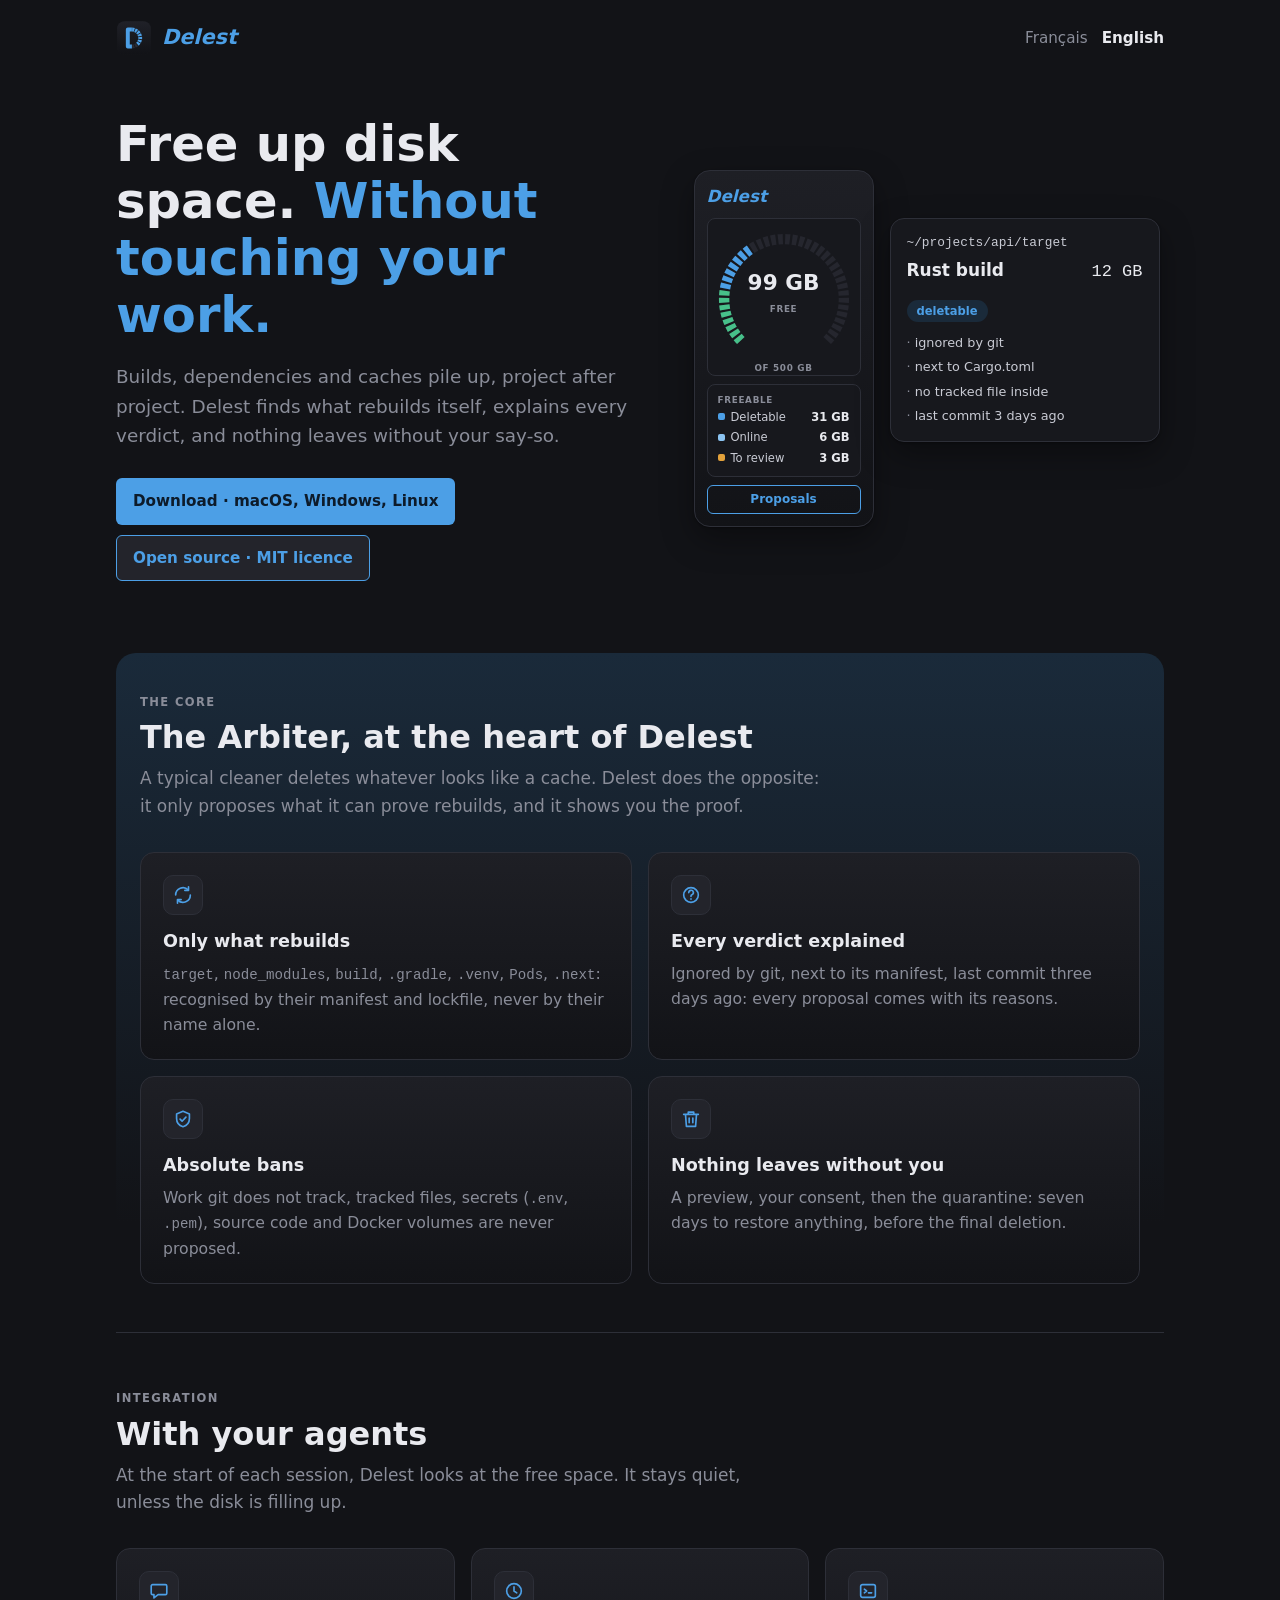
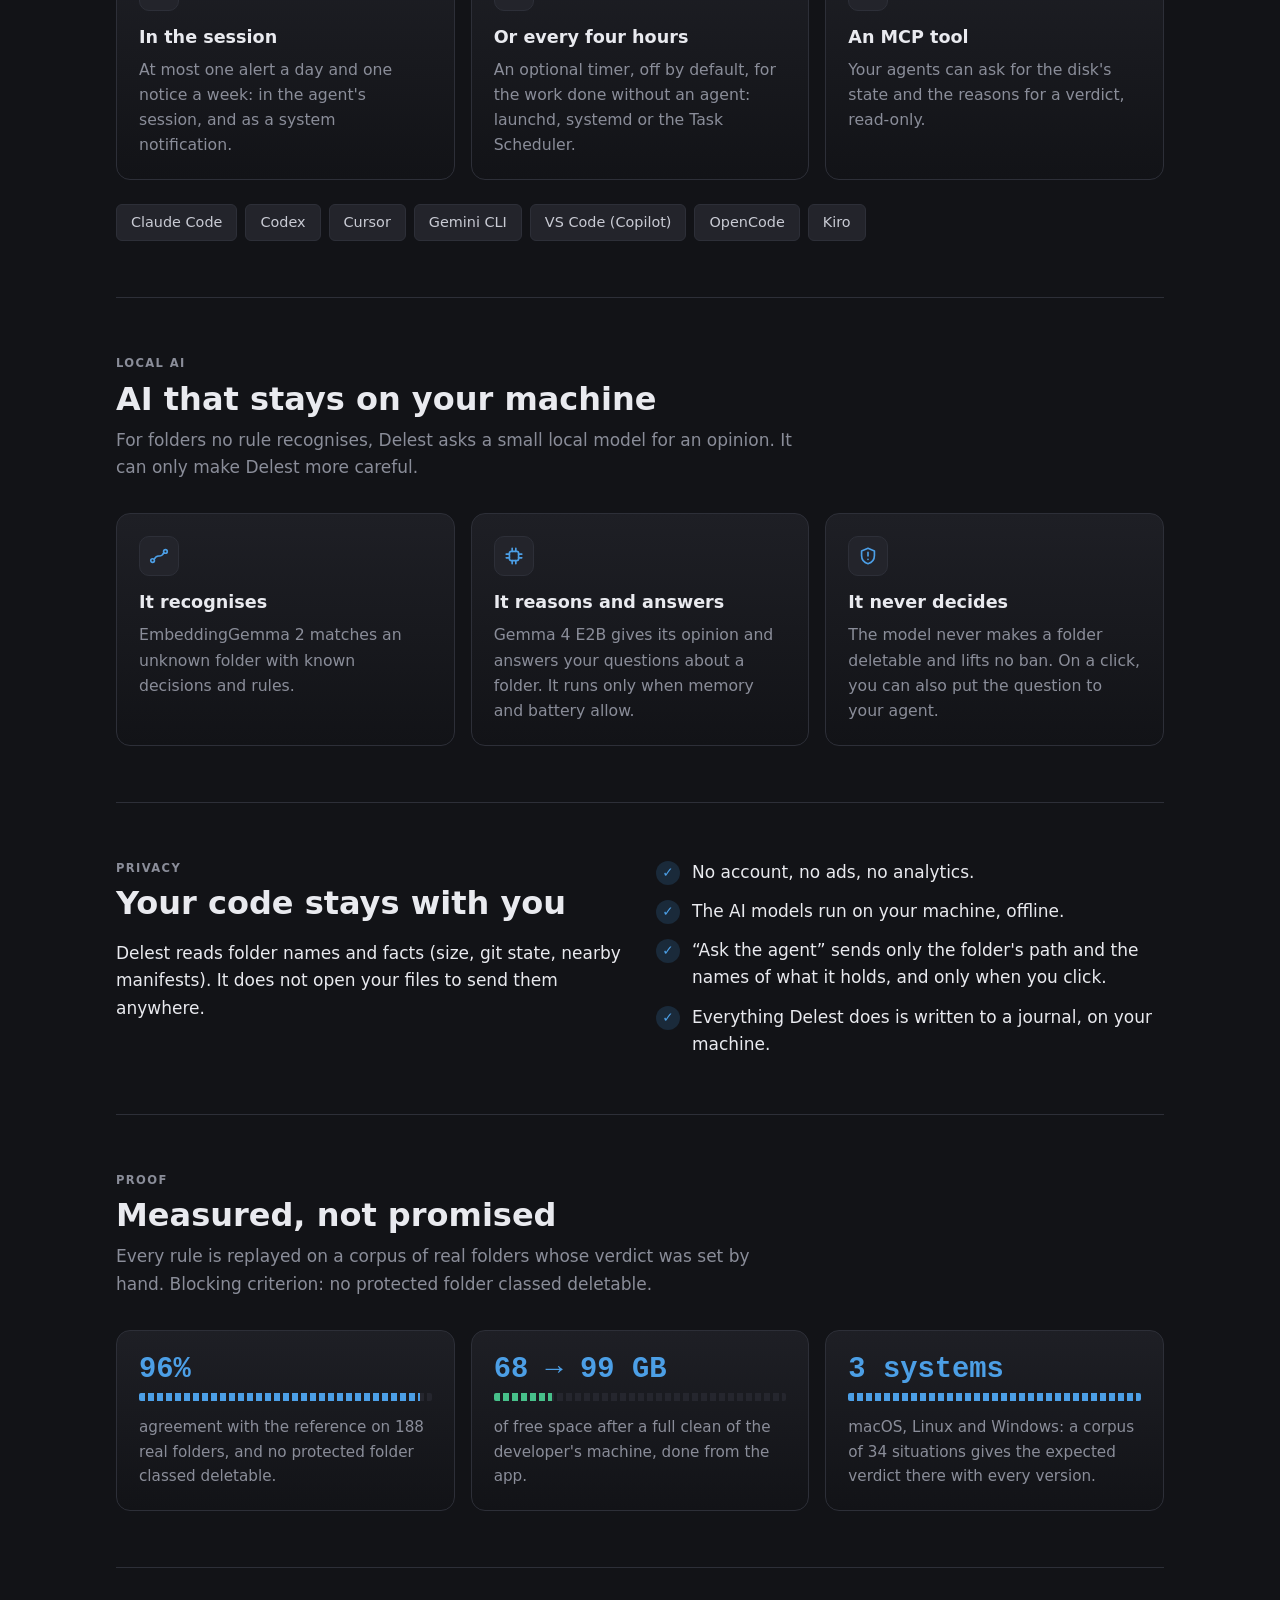
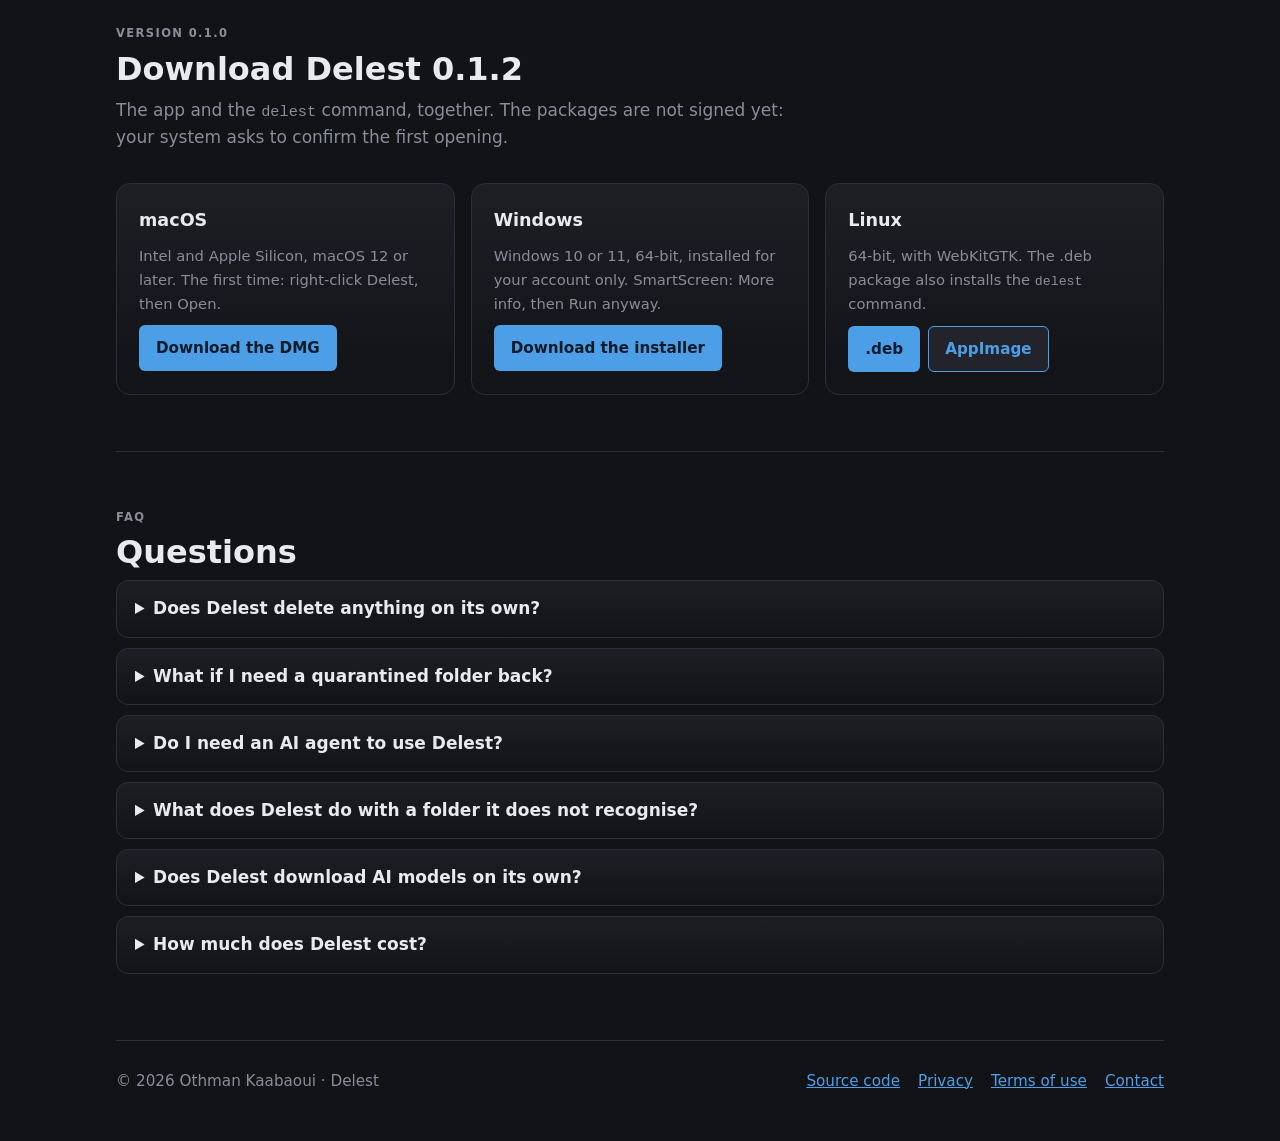
==== index.html @ 6656ec19 "Delest 0.1.2 Co-Authored-By: Claude Opus 5.5 (1M context) <noreply@anthropic.com>" ====
<!doctype html>
<html lang="en" dir="ltr">
<head>
<meta charset="utf-8">
<meta name="viewport" content="width=device-width, initial-scale=1">
<title>Delest — free up disk space without touching your work</title>
<meta name="description" content="Delest finds what rebuilds itself on a developer's machine (builds, dependencies, caches), explains every verdict, and frees nothing without your consent. macOS, Windows and Linux.">
<link rel="icon" href="icone.svg" type="image/svg+xml">
<link rel="alternate" hreflang="fr" href="fr/index.html">
<link rel="stylesheet" href="style.css">
</head>
<body>
<div class="vitrine">
<header class="barre">
<a class="marque" href="index.html"><img src="icone.svg" alt="">Delest</a>
<nav class="langues" aria-label="Language"><a href="fr/index.html" lang="fr">Français</a><a href="index.html" lang="en" aria-current="page">English</a></nav>
</header>

<section class="une">
<div>
<h1>Free up disk space. <em>Without touching your work.</em></h1>
<p class="chapeau">Builds, dependencies and caches pile up, project after project. Delest finds what rebuilds itself, explains every verdict, and nothing leaves without your say-so.</p>
<div class="badges"><a class="badge plein" href="#download">Download · macOS, Windows, Linux</a><a class="badge voile" href="https://github.com/kdev1966/Delest">Open source · MIT licence</a></div>
</div>
<div class="scene" aria-hidden="true">
<div class="jauge">
<p class="nom">Delest</p>
<div class="plaque cadran"><svg viewBox="0 0 132 118"><path d="M28.5 102.1A52 52 0 0 1 25.8 99.0M24.6 97.4A52 52 0 0 1 22.2 94.0M21.1 92.3A52 52 0 0 1 19.2 88.7M18.4 86.9A52 52 0 0 1 16.9 83.0M16.2 81.1A52 52 0 0 1 15.2 77.1M14.8 75.2A52 52 0 0 1 14.2 71.1M14.1 69.1A52 52 0 0 1 14.0 65.0M14.1 63.0A52 52 0 0 1 14.5 58.9M14.8 56.9A52 52 0 0 1 15.7 52.8M16.2 50.9A52 52 0 0 1 17.6 47.0M18.3 45.2A52 52 0 0 1 20.2 41.5M21.1 39.7A52 52 0 0 1 23.4 36.2M24.5 34.6A52 52 0 0 1 27.1 31.4M28.5 30.0A52 52 0 0 1 31.5 27.1M33.0 25.8A52 52 0 0 1 36.3 23.3M37.9 22.2A52 52 0 0 1 41.5 20.1M43.3 19.2A52 52 0 0 1 47.1 17.6M48.9 16.9A52 52 0 0 1 52.9 15.7M54.8 15.2A52 52 0 0 1 58.9 14.5M60.9 14.3A52 52 0 0 1 65.0 14.0M67.0 14.0A52 52 0 0 1 71.1 14.3M73.1 14.5A52 52 0 0 1 77.2 15.2M79.1 15.7A52 52 0 0 1 83.1 16.9M84.9 17.6A52 52 0 0 1 88.7 19.2M90.5 20.1A52 52 0 0 1 94.1 22.2M95.7 23.3A52 52 0 0 1 99.0 25.8M100.5 27.1A52 52 0 0 1 103.5 30.0M104.9 31.4A52 52 0 0 1 107.5 34.6M108.6 36.2A52 52 0 0 1 110.9 39.7M111.8 41.5A52 52 0 0 1 113.7 45.2M114.4 47.0A52 52 0 0 1 115.8 50.9M116.3 52.8A52 52 0 0 1 117.2 56.9M117.5 58.9A52 52 0 0 1 117.9 63.0M118.0 65.0A52 52 0 0 1 117.9 69.1M117.8 71.1A52 52 0 0 1 117.2 75.2M116.8 77.1A52 52 0 0 1 115.8 81.1M115.1 83.0A52 52 0 0 1 113.6 86.9M112.8 88.7A52 52 0 0 1 110.9 92.3M109.8 94.0A52 52 0 0 1 107.4 97.4M106.2 99.0A52 52 0 0 1 103.5 102.1" stroke="#25262e" stroke-width="9" fill="none"/><path d="M28.5 102.1A52 52 0 0 1 25.8 99.0M24.6 97.4A52 52 0 0 1 22.2 94.0M21.1 92.3A52 52 0 0 1 19.2 88.7M18.4 86.9A52 52 0 0 1 16.9 83.0M16.2 81.1A52 52 0 0 1 15.2 77.1M14.8 75.2A52 52 0 0 1 14.2 71.1M14.1 69.1A52 52 0 0 1 14.0 65.0M14.1 63.0A52 52 0 0 1 14.5 58.9" stroke="#47c08a" stroke-width="9" fill="none"/><path d="M14.8 56.9A52 52 0 0 1 15.7 52.8M16.2 50.9A52 52 0 0 1 17.6 47.0M18.3 45.2A52 52 0 0 1 20.2 41.5M21.1 39.7A52 52 0 0 1 23.4 36.2M24.5 34.6A52 52 0 0 1 27.1 31.4M28.5 30.0A52 52 0 0 1 31.5 27.1M33.0 25.8A52 52 0 0 1 36.3 23.3" stroke="#4c9fe6" stroke-width="9" fill="none"/></svg><div class="chiffre"><b>99 GB</b><span class="legende">free</span></div><div class="legende bas">of 500 GB</div></div>
<div class="plaque"><div class="legende">Freeable</div><div class="ligne"><i style="background:#4c9fe6"></i>Deletable<b>31 GB</b></div><div class="ligne"><i style="background:#8cc4f2"></i>Online<b>6 GB</b></div><div class="ligne"><i style="background:#e3a23b"></i>To review<b>3 GB</b></div></div>
<div class="bouton-jauge">Proposals</div>
</div>
<div class="verdict">
<div class="chemin">~/projects/api/target</div>
<div class="titre">Rust build<span>12 GB</span></div>
<span class="puce">deletable</span>
<ul class="raisons"><li>ignored by git</li><li>next to Cargo.toml</li><li>no tracked file inside</li><li>last commit 3 days ago</li></ul>
</div>
</div>
</section>

<section class="section arbitre">
<span class="etiquette">The core</span><h2>The Arbiter, at the heart of Delest</h2>
<p>A typical cleaner deletes whatever looks like a cache. Delest does the opposite: it only proposes what it can prove rebuilds, and it shows you the proof.</p>
<div class="grille deux"><div class="carte"><div class="picto"><svg viewBox="0 0 24 24" aria-hidden="true"><path d="M4 12a8 8 0 0 1 13.7-5.6M20 12a8 8 0 0 1-13.7 5.6"/><path d="M18 3v4h-4M6 21v-4h4"/></svg></div><h3>Only what rebuilds</h3><p><code>target</code>, <code>node_modules</code>, <code>build</code>, <code>.gradle</code>, <code>.venv</code>, <code>Pods</code>, <code>.next</code>: recognised by their manifest and lockfile, never by their name alone.</p></div><div class="carte"><div class="picto"><svg viewBox="0 0 24 24" aria-hidden="true"><path d="M12 4a8 8 0 1 0 0 16a8 8 0 1 0 0-16z"/><path d="M9.6 9.4a2.5 2.5 0 1 1 3.4 2.3c-.6.3-1 .8-1 1.5v.3M12 16.3v.2"/></svg></div><h3>Every verdict explained</h3><p>Ignored by git, next to its manifest, last commit three days ago: every proposal comes with its reasons.</p></div><div class="carte"><div class="picto"><svg viewBox="0 0 24 24" aria-hidden="true"><path d="M12 3.5l7 3v5c0 4.4-3 7.8-7 9-4-1.2-7-4.6-7-9v-5z"/><path d="M8.8 12.2l2.2 2.2 4.2-4.4"/></svg></div><h3>Absolute bans</h3><p>Work git does not track, tracked files, secrets (<code>.env</code>, <code>.pem</code>), source code and Docker volumes are never proposed.</p></div><div class="carte"><div class="picto"><svg viewBox="0 0 24 24" aria-hidden="true"><path d="M4 7h16M9 7V4.5h6V7M6 7l1 13h10l1-13"/><path d="M10 11v5M14 11v5"/></svg></div><h3>Nothing leaves without you</h3><p>A preview, your consent, then the quarantine: seven days to restore anything, before the final deletion.</p></div></div>
</section>

<section class="section">
<span class="etiquette">Integration</span><h2>With your agents</h2>
<p>At the start of each session, Delest looks at the free space. It stays quiet, unless the disk is filling up.</p>
<div class="grille"><div class="carte"><div class="picto"><svg viewBox="0 0 24 24" aria-hidden="true"><path d="M5 5h14a1.5 1.5 0 0 1 1.5 1.5v8A1.5 1.5 0 0 1 19 16h-8l-4.5 3.5V16H5a1.5 1.5 0 0 1-1.5-1.5v-8A1.5 1.5 0 0 1 5 5z"/></svg></div><h3>In the session</h3><p>At most one alert a day and one notice a week: in the agent's session, and as a system notification.</p></div><div class="carte"><div class="picto"><svg viewBox="0 0 24 24" aria-hidden="true"><path d="M12 4a8 8 0 1 0 0 16a8 8 0 1 0 0-16z"/><path d="M12 7.5V12l3 2"/></svg></div><h3>Or every four hours</h3><p>An optional timer, off by default, for the work done without an agent: launchd, systemd or the Task Scheduler.</p></div><div class="carte"><div class="picto"><svg viewBox="0 0 24 24" aria-hidden="true"><rect x="4" y="5" width="16" height="14" rx="2"/><path d="M8 10l2.5 2L8 14M12.5 14H16"/></svg></div><h3>An MCP tool</h3><p>Your agents can ask for the disk's state and the reasons for a verdict, read-only.</p></div></div>
<ul class="agents"><li>Claude Code</li><li>Codex</li><li>Cursor</li><li>Gemini CLI</li><li>VS Code (Copilot)</li><li>OpenCode</li><li>Kiro</li></ul>
</section>

<section class="section">
<span class="etiquette">Local AI</span><h2>AI that stays on your machine</h2>
<p>For folders no rule recognises, Delest asks a small local model for an opinion. It can only make Delest more careful.</p>
<div class="grille"><div class="carte"><div class="picto"><svg viewBox="0 0 24 24" aria-hidden="true"><path d="M6.8 15.6C10 8 14 16 17.2 8.4"/><circle cx="5" cy="17" r="2"/><circle cx="19" cy="7" r="2"/></svg></div><h3>It recognises</h3><p>EmbeddingGemma 2 matches an unknown folder with known decisions and rules.</p></div><div class="carte"><div class="picto"><svg viewBox="0 0 24 24" aria-hidden="true"><rect x="7" y="7" width="10" height="10" rx="2"/><path d="M10 3.5V7M14 3.5V7M10 17v3.5M14 17v3.5M3.5 10H7M3.5 14H7M17 10h3.5M17 14h3.5"/></svg></div><h3>It reasons and answers</h3><p>Gemma 4 E2B gives its opinion and answers your questions about a folder. It runs only when memory and battery allow.</p></div><div class="carte"><div class="picto"><svg viewBox="0 0 24 24" aria-hidden="true"><path d="M12 3.5l7 3v5c0 4.4-3 7.8-7 9-4-1.2-7-4.6-7-9v-5z"/><path d="M12 8v4M12 15.5v.2"/></svg></div><h3>It never decides</h3><p>The model never makes a folder deletable and lifts no ban. On a click, you can also put the question to your agent.</p></div></div>
</section>

<section class="section prive">
<div><span class="etiquette">Privacy</span><h2>Your code stays with you</h2><p>Delest reads folder names and facts (size, git state, nearby manifests). It does not open your files to send them anywhere.</p></div>
<ul class="coches"><li>No account, no ads, no analytics.</li><li>The AI models run on your machine, offline.</li><li>“Ask the agent” sends only the folder's path and the names of what it holds, and only when you click.</li><li>Everything Delest does is written to a journal, on your machine.</li></ul>
</section>

<section class="section">
<span class="etiquette">Proof</span><h2>Measured, not promised</h2>
<p>Every rule is replayed on a corpus of real folders whose verdict was set by hand. Blocking criterion: no protected folder classed deletable.</p>
<div class="preuves"><div class="preuve"><b>96%</b><div class="barre-seg" style="--part:96%"></div><p>agreement with the reference on 188 real folders, and no protected folder classed deletable.</p></div><div class="preuve"><b>68 → 99 GB</b><div class="barre-seg" style="--part:20%;--remplie:var(--libre)"></div><p>of free space after a full clean of the developer's machine, done from the app.</p></div><div class="preuve"><b>3 systems</b><div class="barre-seg" style="--part:100%"></div><p>macOS, Linux and Windows: a corpus of 34 situations gives the expected verdict there with every version.</p></div></div>
</section>

<section class="section" id="download">
<span class="etiquette">Version 0.1.0</span><h2>Download Delest 0.1.2</h2>
<p>The app and the <code>delest</code> command, together. The packages are not signed yet: your system asks to confirm the first opening.</p>
<div class="telechargements"><div class="systeme"><h3>macOS</h3><p>Intel and Apple Silicon, macOS 12 or later. The first time: right-click Delest, then Open.</p><a class="badge plein" href="https://github.com/kdev1966/Delest/releases/download/v0.1.2/Delest_0.1.2_universal.dmg">Download the DMG</a></div><div class="systeme"><h3>Windows</h3><p>Windows 10 or 11, 64-bit, installed for your account only. SmartScreen: More info, then Run anyway.</p><a class="badge plein" href="https://github.com/kdev1966/Delest/releases/download/v0.1.2/Delest_0.1.2_x64-setup.exe">Download the installer</a></div><div class="systeme"><h3>Linux</h3><p>64-bit, with WebKitGTK. The .deb package also installs the <code>delest</code> command.</p><div class="autres"><a class="badge plein" href="https://github.com/kdev1966/Delest/releases/download/v0.1.2/Delest_0.1.2_amd64.deb">.deb</a><a class="badge voile" href="https://github.com/kdev1966/Delest/releases/download/v0.1.2/Delest_0.1.2_amd64.AppImage">AppImage</a></div></div></div>
</section>

<section class="section questions">
<span class="etiquette">FAQ</span><h2>Questions</h2>
<details><summary>Does Delest delete anything on its own?</summary><p>No. It proposes, you choose, then the folders go into the quarantine for seven days. Nothing is deleted without your consent.</p></details><details><summary>What if I need a quarantined folder back?</summary><p>Restore it from the Quarantine page, or with <code>delest restore</code>, within seven days. After that, it is deleted.</p></details><details><summary>Do I need an AI agent to use Delest?</summary><p>No. The app and the command work on their own; agents only add a check at each session.</p></details><details><summary>What does Delest do with a folder it does not recognise?</summary><p>It does not propose it. The local model can give an opinion, always towards caution, and the decision is yours.</p></details><details><summary>Does Delest download AI models on its own?</summary><p>No. Delest works without them. In Settings › AI, “Install the local AI” shows what it would download (about 3.2 GB), and fetches it only after you confirm; each file is checked against its published fingerprint. The engine needs macOS 13.3 or later, and on Windows a recent Visual C++ runtime.</p></details><details><summary>How much does Delest cost?</summary><p>Nothing. Delest is free and open source, under the MIT licence: its code is <a href="https://github.com/kdev1966/Delest">on GitHub</a>.</p></details>
</section>

<footer class="pied">
<span>© 2026 Othman Kaabaoui · Delest</span>
<span class="liens"><a href="https://github.com/kdev1966/Delest">Source code</a><a href="privacy.html">Privacy</a><a href="terms.html">Terms of use</a><a href="mailto:kaabaoui.othman@gmail.com">Contact</a></span>
</footer>
</div>
</body>
</html>
---- style.css ----
/* Delest — la charte de l'application (celle de Vario) : sombre, plaques en dégradé,
   légendes en petites capitales, barres segmentées, bleu Delest. Polices du système :
   rien n'est chargé ailleurs. */
:root {
  --fond: #121317; --plaque: #17181d; --panneau: #1e1f25; --ecran: #101114; --filet: #2d2f38;
  --touche: #23242b; --eteint: #25262e; --encre: #e9eaef; --doux: #c9cbd4; --graphite: #8a8d99;
  --accent: #4c9fe6; --reseau: #8cc4f2; --juger: #e3a23b; --libre: #47c08a; --alerte: #e2553f;
  --voile: #1a2a3a;
  --ombre: 0 1px 2px rgba(0, 0, 0, .3), 0 12px 32px rgba(0, 0, 0, .35);
  --mono: "SF Mono", Menlo, Consolas, "Liberation Mono", monospace;
  color-scheme: dark;
}

* { box-sizing: border-box; }
html { -webkit-text-size-adjust: 100%; }
body { margin: 0; background: var(--fond); color: var(--encre); font: 17px/1.6 -apple-system, BlinkMacSystemFont, "Segoe UI", system-ui, Roboto, sans-serif; overflow-wrap: anywhere; }
a { color: var(--accent); }
code { font-family: var(--mono); font-size: .9em; }

/* Pages de texte (confidentialité, conditions) */
main { max-width: 760px; margin: 0 auto; padding: 32px 16px 64px; }
main h1 { font-size: 1.8rem; line-height: 1.25; margin: 0 0 4px; }
main h2 { font-size: 1.2rem; margin: 32px 0 8px; }
.date, main nav, main footer { color: var(--graphite); font-size: .95rem; }
main nav { display: flex; flex-wrap: wrap; gap: 16px; margin-bottom: 24px; }
main footer { border-top: 1px solid var(--filet); margin-top: 48px; padding-top: 16px; }

/* Site vitrine */
.vitrine { max-width: 1080px; margin: 0 auto; padding: 0 16px; }
.barre { display: flex; align-items: center; justify-content: space-between; gap: 16px; padding: 20px 0; flex-wrap: wrap; }
.marque { display: flex; align-items: center; gap: 10px; font-weight: 800; font-style: italic; font-size: 1.3rem; color: var(--accent); text-decoration: none; }
.marque img { width: 36px; height: 36px; }
.langues { display: flex; gap: 14px; font-size: .95rem; }
.langues a { color: var(--graphite); text-decoration: none; }
.langues a[aria-current] { color: var(--encre); font-weight: 600; }

.une { display: grid; grid-template-columns: 1.05fr .95fr; gap: 48px; align-items: center; padding: 40px 0 72px; }
.une h1 { font-size: clamp(2rem, 5vw, 3.1rem); line-height: 1.15; margin: 0 0 18px; }
.une h1 em { font-style: normal; color: var(--accent); }
.chapeau { font-size: 1.15rem; color: var(--graphite); margin: 0 0 28px; max-width: 34em; }
.badges { display: flex; flex-wrap: wrap; gap: 10px; }
.badge { display: inline-flex; align-items: center; gap: 8px; padding: 10px 16px; border-radius: 6px; border: 1px solid transparent; font-weight: 600; font-size: .95rem; text-decoration: none; }
.badge.plein { background: var(--accent); color: #0d1b2a; }
.badge.voile { background: var(--touche); color: var(--accent); border-color: var(--accent); }

/* L'illustration : la jauge et un verdict, dessinés comme dans l'application */
.scene { justify-self: center; display: flex; gap: 16px; align-items: flex-start; }
.jauge { width: 180px; flex: none; border-radius: 16px; border: 1px solid #2d2f38; background: linear-gradient(180deg, #1e1f25, #121317); padding: 12px; color: #e9eaef; box-shadow: var(--ombre); }
.jauge .nom { font-weight: 800; font-style: italic; color: #4c9fe6; font-size: 1.05rem; margin: 0 0 8px; }
.plaque { border-radius: 8px; background: #17181d; border: 1px solid #2d2f38; padding: 8px 10px; margin-bottom: 8px; }
.cadran { position: relative; padding: 4px 0 0; }
.cadran svg { display: block; width: 100%; height: auto; }
.cadran .chiffre { position: absolute; left: 0; right: 0; top: 34%; text-align: center; }
.cadran .chiffre b { display: block; font-size: 1.35rem; line-height: 1; }
.legende { font-size: .55rem; font-weight: 700; letter-spacing: .08em; text-transform: uppercase; color: #8a8d99; }
.cadran .legende.bas { text-align: center; margin-top: 2px; }
.ligne { display: flex; align-items: center; gap: 6px; font-size: .72rem; color: #c9cbd4; padding: 1px 0; }
.ligne b { margin-left: auto; color: #e9eaef; }
.ligne i { width: 7px; height: 7px; border-radius: 2px; flex: none; }
.bouton-jauge { text-align: center; border: 1px solid #4c9fe6; color: #4c9fe6; border-radius: 6px; font-size: .75rem; font-weight: 600; padding: 4px 0; }

.verdict { width: 270px; border-radius: 14px; background: #17181d; border: 1px solid #2d2f38; padding: 14px 16px; color: #e9eaef; box-shadow: var(--ombre); margin-top: 48px; }
.verdict .chemin { font-family: var(--mono); font-size: .8rem; color: #c9cbd4; }
.verdict .titre { display: flex; justify-content: space-between; align-items: baseline; gap: 8px; margin: 4px 0 10px; font-weight: 700; }
.verdict .titre span { font-family: var(--mono); font-weight: 500; }
.puce { display: inline-block; font-size: .72rem; font-weight: 700; padding: 2px 10px; border-radius: 999px; background: #1a2a3a; color: #4c9fe6; }
.raisons { list-style: none; padding: 0; margin: 10px 0 0; display: grid; gap: 4px; font-size: .8rem; color: #c9cbd4; }
.raisons li::before { content: "· "; color: #8a8d99; }

.section { padding: 56px 0; border-top: 1px solid var(--filet); }
.section h2 { font-size: clamp(1.5rem, 3.5vw, 2rem); line-height: 1.25; margin: 0 0 8px; }
/* Les légendes de l'application : petites capitales espacées, au-dessus des titres. */
.etiquette { display: block; font-size: .72rem; font-weight: 700; letter-spacing: .12em; text-transform: uppercase; color: var(--graphite); margin-bottom: 6px; }
.section > p { color: var(--graphite); margin: 0 0 32px; max-width: 40em; }
.grille { display: grid; grid-template-columns: repeat(3, 1fr); gap: 16px; }
/* Les plaques de l'application : un dégradé du panneau au fond, un filet. */
.carte, .preuve, .systeme, .questions details { background: linear-gradient(180deg, var(--panneau), var(--fond)); border: 1px solid var(--filet); }
.carte { border-radius: 14px; padding: 22px; }
.carte h3 { margin: 12px 0 6px; font-size: 1.1rem; }
.carte p { margin: 0; color: var(--graphite); font-size: .98rem; }
.picto { width: 40px; height: 40px; border-radius: 10px; background: var(--touche); border: 1px solid var(--filet); color: var(--accent); display: grid; place-items: center; }
.picto svg { width: 22px; height: 22px; stroke: currentColor; fill: none; stroke-width: 1.8; stroke-linecap: round; stroke-linejoin: round; }

.agents { display: flex; flex-wrap: wrap; gap: 8px; margin: 24px 0 0; padding: 0; list-style: none; }
.agents li { font-size: .9rem; padding: 6px 14px; border-radius: 6px; background: var(--touche); border: 1px solid var(--filet); color: var(--doux); }

.prive { display: grid; grid-template-columns: 1fr 1fr; gap: 32px; align-items: start; }
.coches { list-style: none; padding: 0; margin: 0; display: grid; gap: 12px; }
.coches li { display: flex; gap: 12px; align-items: flex-start; }
.coches li::before { content: "✓"; flex: 0 0 24px; height: 24px; margin-top: 2px; border-radius: 50%; background: var(--voile); color: var(--accent); font-weight: 700; font-size: .85rem; display: grid; place-items: center; }

.preuves { display: grid; grid-template-columns: repeat(3, 1fr); gap: 16px; }
.preuve { border-radius: 14px; padding: 22px; }
.preuve b { display: block; font-family: var(--mono); font-size: 1.8rem; line-height: 1.2; color: var(--accent); margin-bottom: 6px; }
.preuve p { margin: 0; color: var(--graphite); font-size: .95rem; }
/* Une barre segmentée, comme celles de la fenêtre principale. */
.preuve .barre-seg { height: 8px; margin: 4px 0 14px; border-radius: 2px;
  background: repeating-linear-gradient(90deg, var(--remplie, var(--accent)) 0 6px, transparent 6px 9px),
              repeating-linear-gradient(90deg, var(--eteint) 0 6px, transparent 6px 9px);
  background-size: var(--part, 100%) 100%, 100% 100%; background-repeat: no-repeat; }

.telechargements { display: grid; grid-template-columns: repeat(3, 1fr); gap: 16px; }
.systeme { border-radius: 14px; padding: 22px; display: flex; flex-direction: column; gap: 10px; }
.systeme h3 { margin: 0; font-size: 1.1rem; }
.systeme p { margin: 0; color: var(--graphite); font-size: .92rem; }
.systeme .badge { align-self: flex-start; }
.systeme .autres { display: flex; flex-wrap: wrap; gap: 8px; }

.questions details { border-radius: 12px; padding: 14px 18px; margin-bottom: 10px; }
.questions summary { cursor: pointer; font-weight: 600; }
.questions details p { color: var(--graphite); margin: 10px 0 2px; }

.pied { display: flex; flex-wrap: wrap; gap: 8px 24px; justify-content: space-between; padding: 28px 0 48px; border-top: 1px solid var(--filet); color: var(--graphite); font-size: .95rem; }
.pied .liens { display: flex; flex-wrap: wrap; gap: 18px; }

/* L'Arbitre : la section qui distingue Delest, en tête */
.arbitre { background: linear-gradient(180deg, var(--voile), transparent 85%); border-radius: 20px; padding: 40px 24px; border-top: 0; margin-bottom: 8px; }
.grille.deux { grid-template-columns: repeat(2, 1fr); }

@media (max-width: 860px) {
  .une { grid-template-columns: 1fr; gap: 40px; padding-top: 16px; }
  .grille, .grille.deux, .prive, .preuves, .telechargements { grid-template-columns: 1fr; }
  .arbitre { padding: 28px 16px; }
}
@media (max-width: 560px) {
  .scene { flex-direction: column; align-items: center; }
  .verdict { margin-top: 0; width: min(300px, 100%); }
}
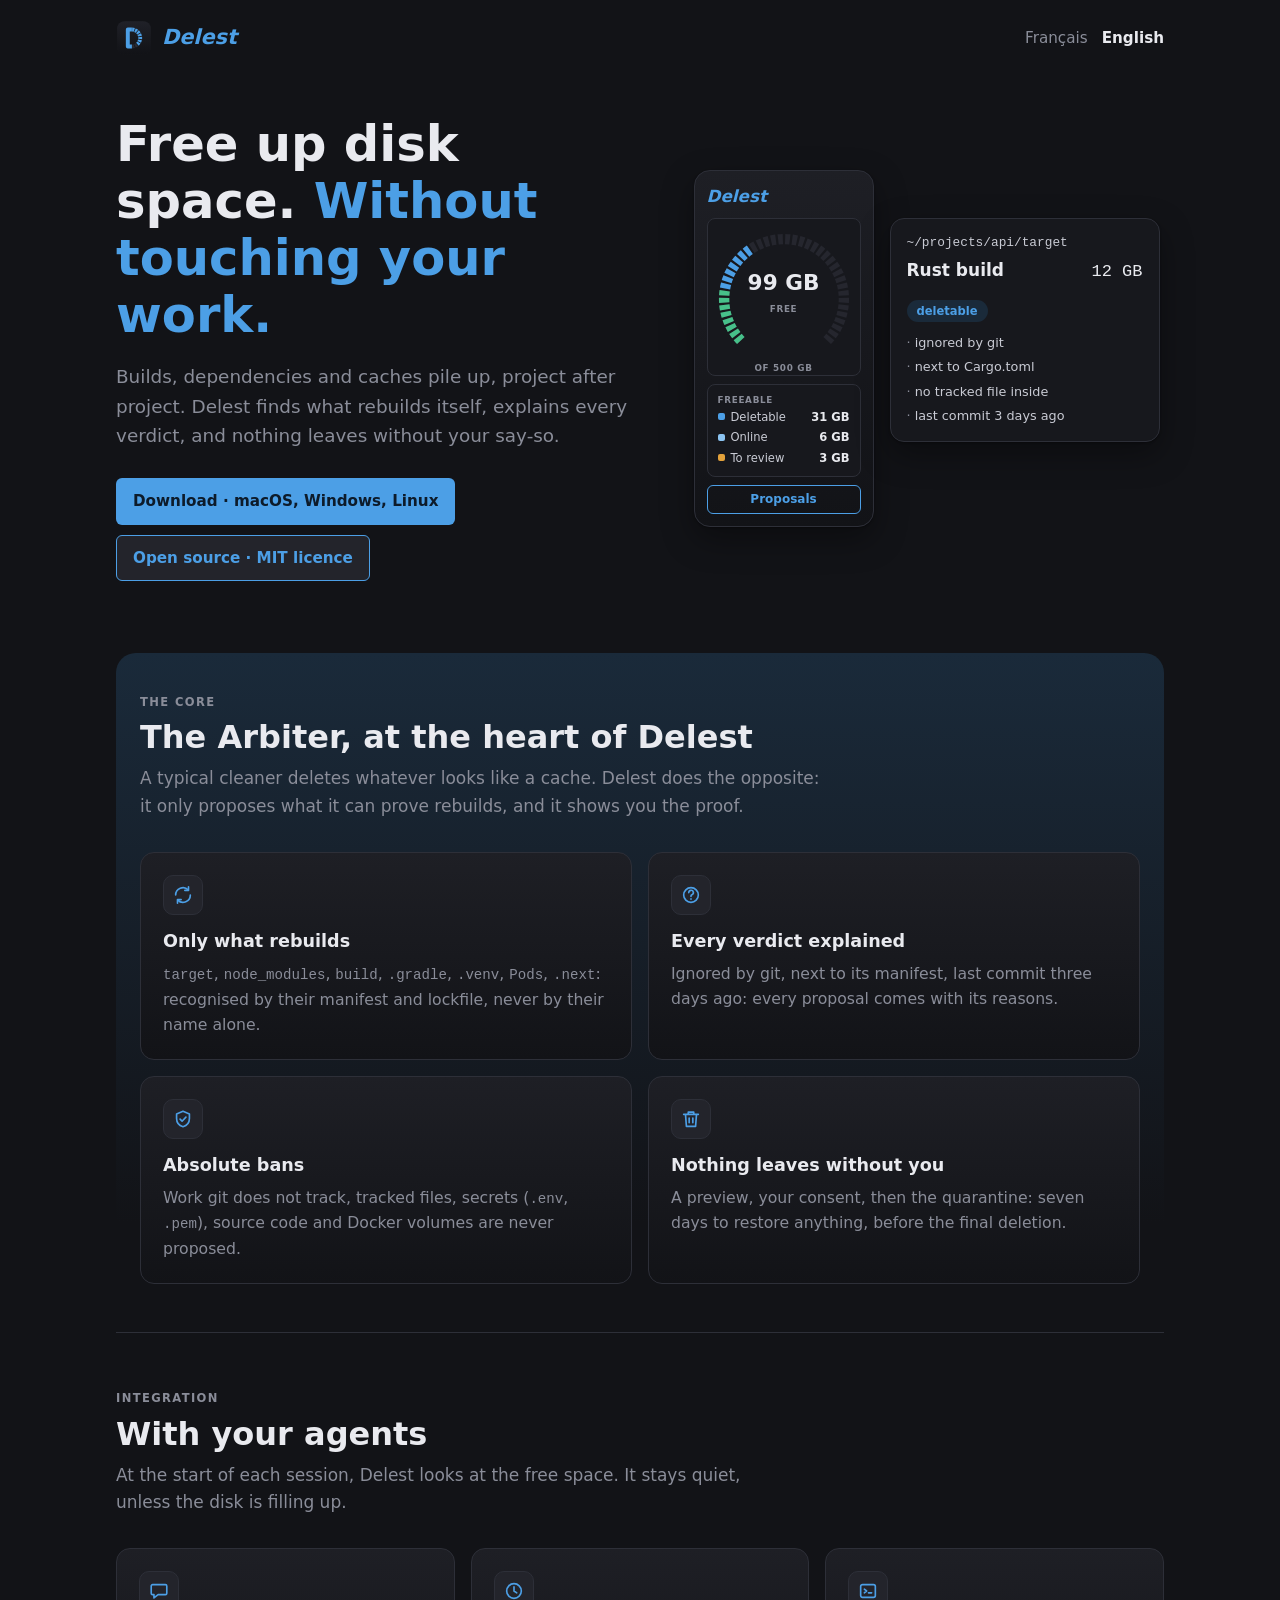
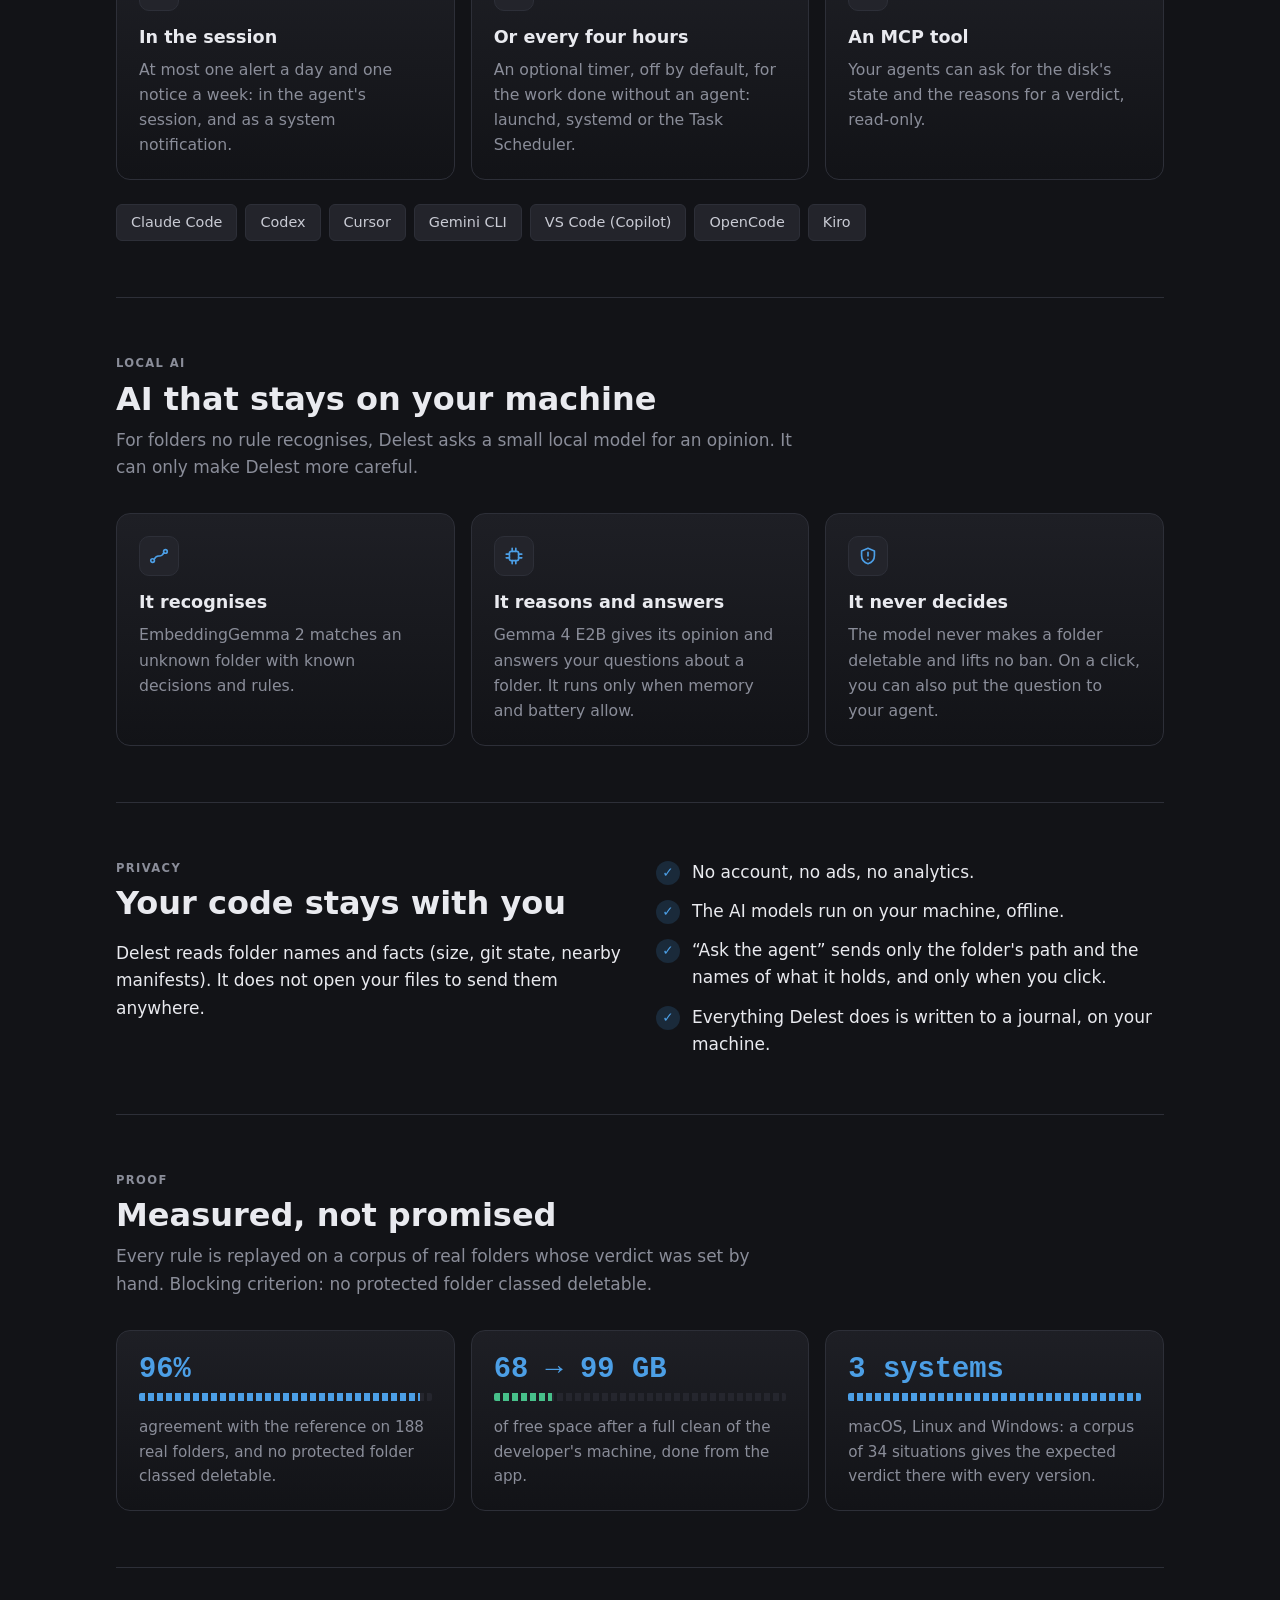
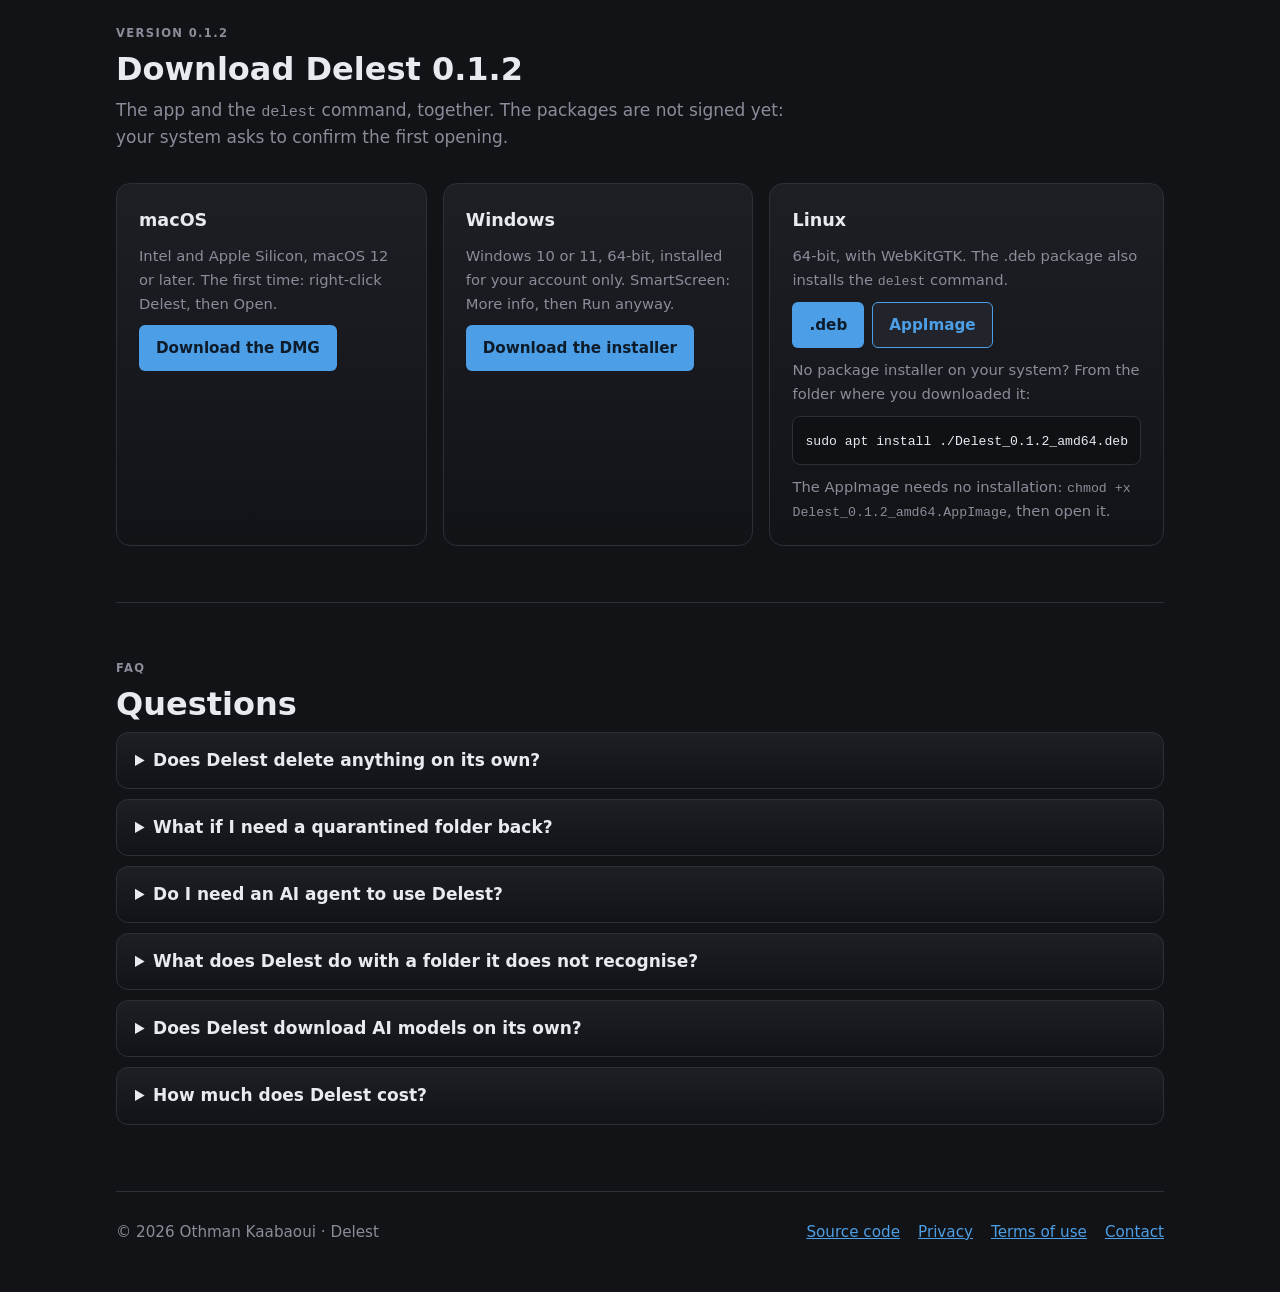
==== commit d170d100: "Linux downloads: the apt command for systems without a package installer, and how to run the AppImag" ====
--- a/index.html
+++ b/index.html
@@ -69,9 +69,9 @@
 </section>
 
 <section class="section" id="download">
-<span class="etiquette">Version 0.1.0</span><h2>Download Delest 0.1.2</h2>
+<span class="etiquette">Version 0.1.2</span><h2>Download Delest 0.1.2</h2>
 <p>The app and the <code>delest</code> command, together. The packages are not signed yet: your system asks to confirm the first opening.</p>
-<div class="telechargements"><div class="systeme"><h3>macOS</h3><p>Intel and Apple Silicon, macOS 12 or later. The first time: right-click Delest, then Open.</p><a class="badge plein" href="https://github.com/kdev1966/Delest/releases/download/v0.1.2/Delest_0.1.2_universal.dmg">Download the DMG</a></div><div class="systeme"><h3>Windows</h3><p>Windows 10 or 11, 64-bit, installed for your account only. SmartScreen: More info, then Run anyway.</p><a class="badge plein" href="https://github.com/kdev1966/Delest/releases/download/v0.1.2/Delest_0.1.2_x64-setup.exe">Download the installer</a></div><div class="systeme"><h3>Linux</h3><p>64-bit, with WebKitGTK. The .deb package also installs the <code>delest</code> command.</p><div class="autres"><a class="badge plein" href="https://github.com/kdev1966/Delest/releases/download/v0.1.2/Delest_0.1.2_amd64.deb">.deb</a><a class="badge voile" href="https://github.com/kdev1966/Delest/releases/download/v0.1.2/Delest_0.1.2_amd64.AppImage">AppImage</a></div></div></div>
+<div class="telechargements"><div class="systeme"><h3>macOS</h3><p>Intel and Apple Silicon, macOS 12 or later. The first time: right-click Delest, then Open.</p><a class="badge plein" href="https://github.com/kdev1966/Delest/releases/download/v0.1.2/Delest_0.1.2_universal.dmg">Download the DMG</a></div><div class="systeme"><h3>Windows</h3><p>Windows 10 or 11, 64-bit, installed for your account only. SmartScreen: More info, then Run anyway.</p><a class="badge plein" href="https://github.com/kdev1966/Delest/releases/download/v0.1.2/Delest_0.1.2_x64-setup.exe">Download the installer</a></div><div class="systeme"><h3>Linux</h3><p>64-bit, with WebKitGTK. The .deb package also installs the <code>delest</code> command.</p><div class="autres"><a class="badge plein" href="https://github.com/kdev1966/Delest/releases/download/v0.1.2/Delest_0.1.2_amd64.deb">.deb</a><a class="badge voile" href="https://github.com/kdev1966/Delest/releases/download/v0.1.2/Delest_0.1.2_amd64.AppImage">AppImage</a></div><p>No package installer on your system? From the folder where you downloaded it:</p><pre class="commande"><code>sudo apt install ./Delest_0.1.2_amd64.deb</code></pre><p>The AppImage needs no installation: <code>chmod +x Delest_0.1.2_amd64.AppImage</code>, then open it.</p></div></div>
 </section>
 
 <section class="section questions">
--- a/style.css
+++ b/style.css
@@ -105,6 +105,9 @@
 .systeme p { margin: 0; color: var(--graphite); font-size: .92rem; }
 .systeme .badge { align-self: flex-start; }
 .systeme .autres { display: flex; flex-wrap: wrap; gap: 8px; }
+/* A command to copy, as the app's display plates. */
+.commande { margin: 0; padding: 10px 12px; border-radius: 8px; background: var(--ecran); border: 1px solid var(--filet); overflow-x: auto; }
+.commande code { font-size: .82rem; color: var(--encre); user-select: all; white-space: pre; }
 
 .questions details { border-radius: 12px; padding: 14px 18px; margin-bottom: 10px; }
 .questions summary { cursor: pointer; font-weight: 600; }
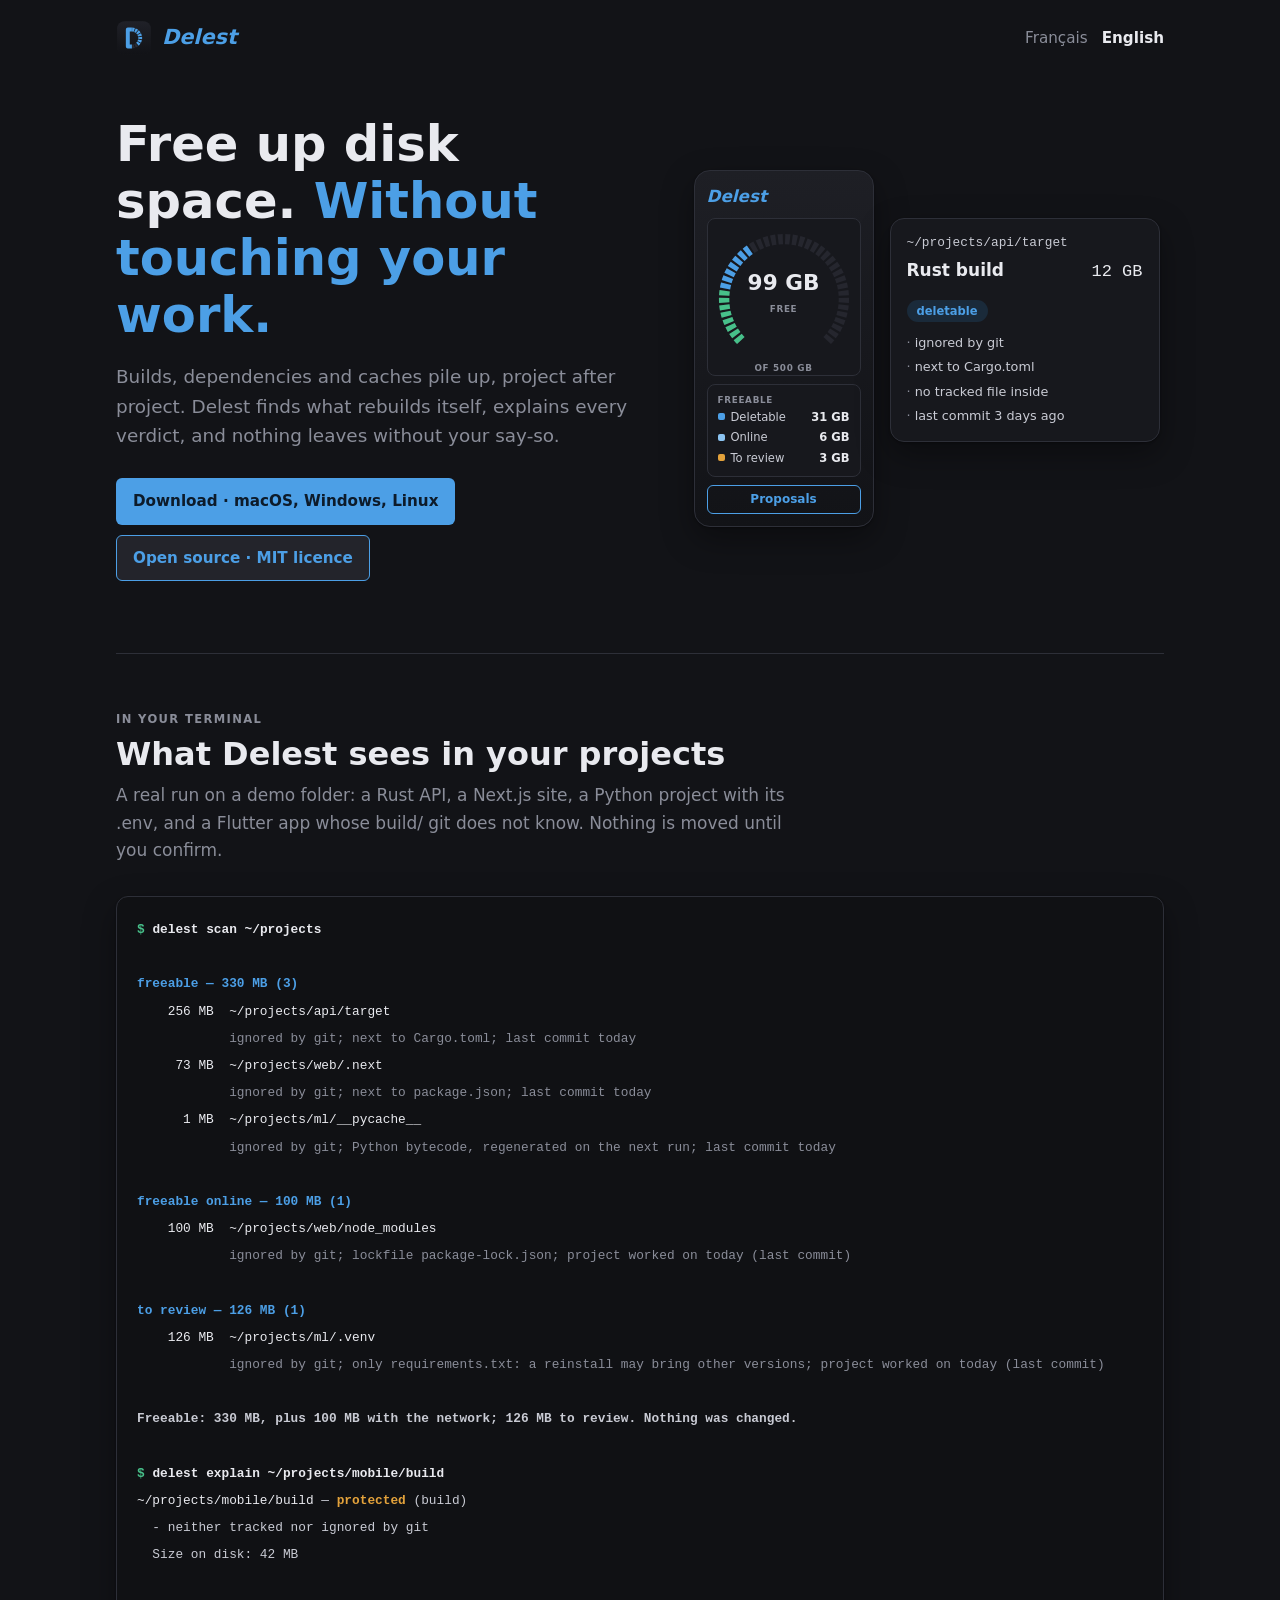
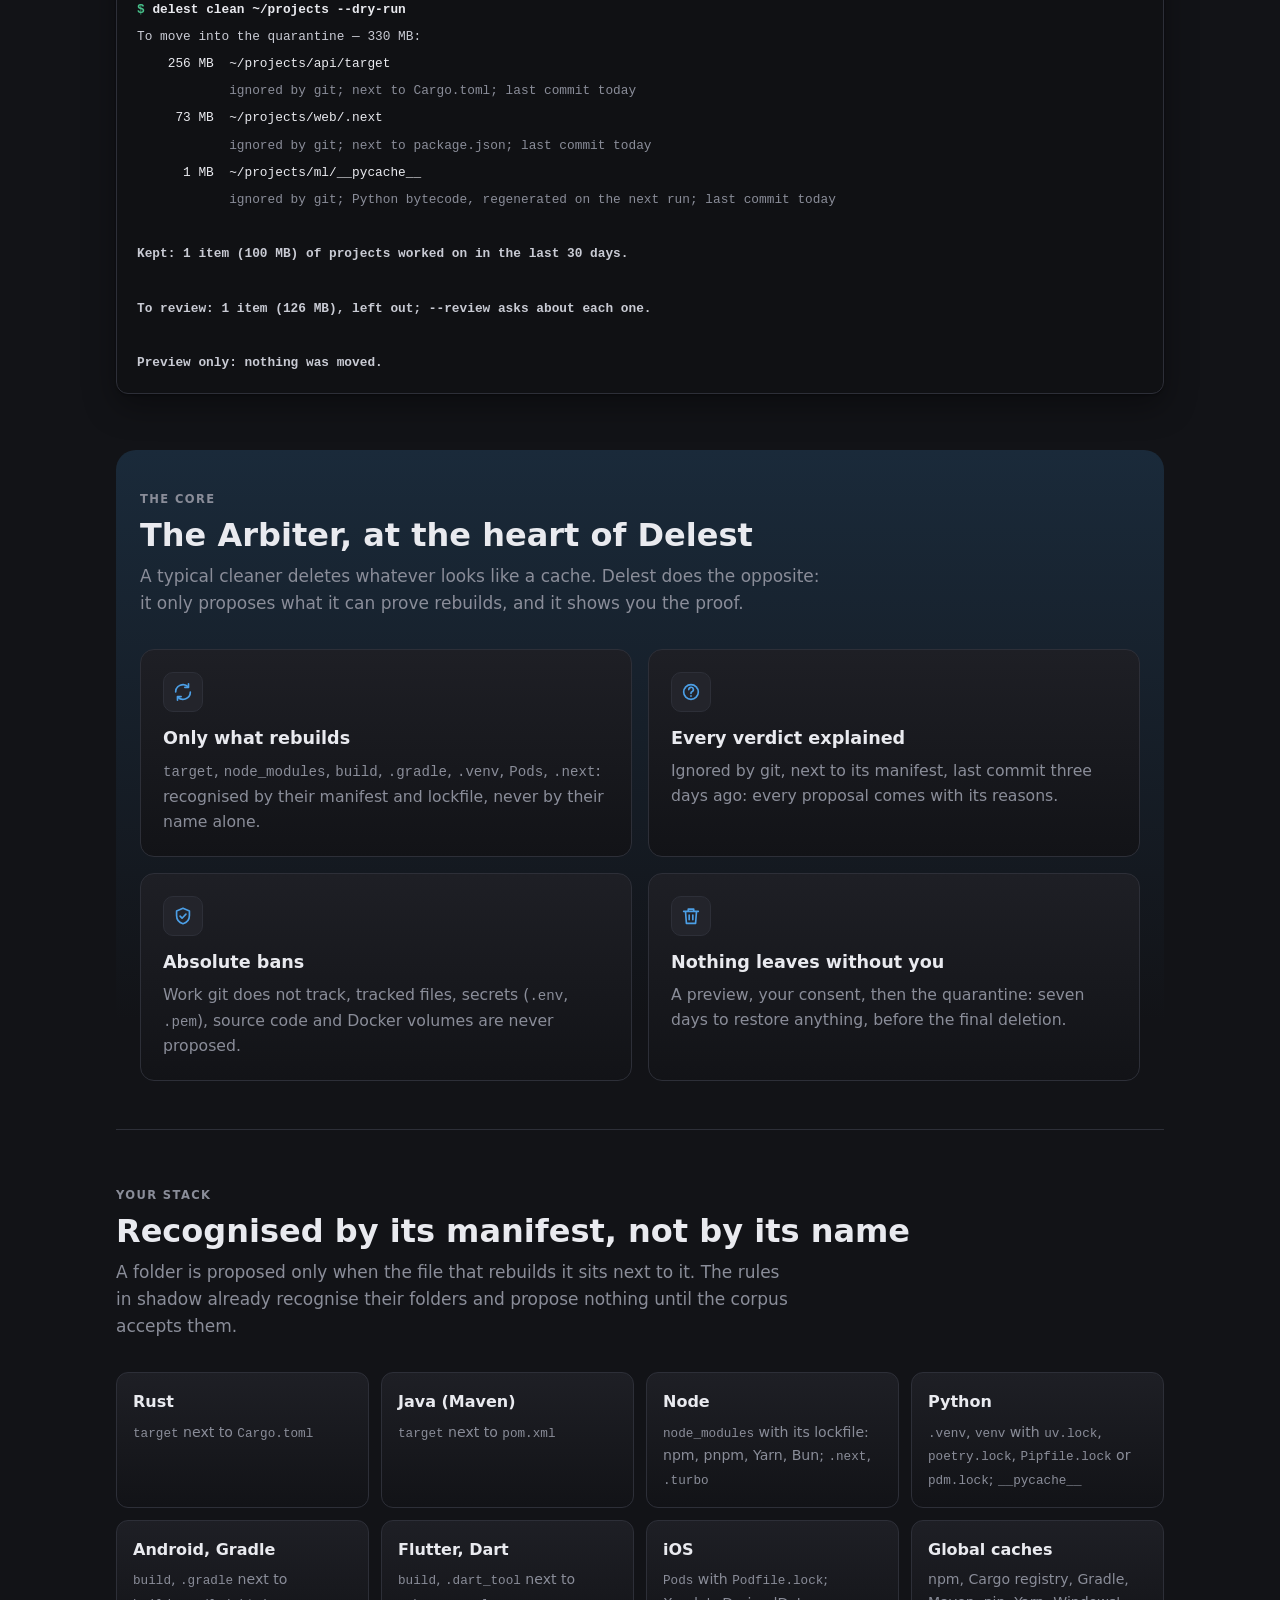
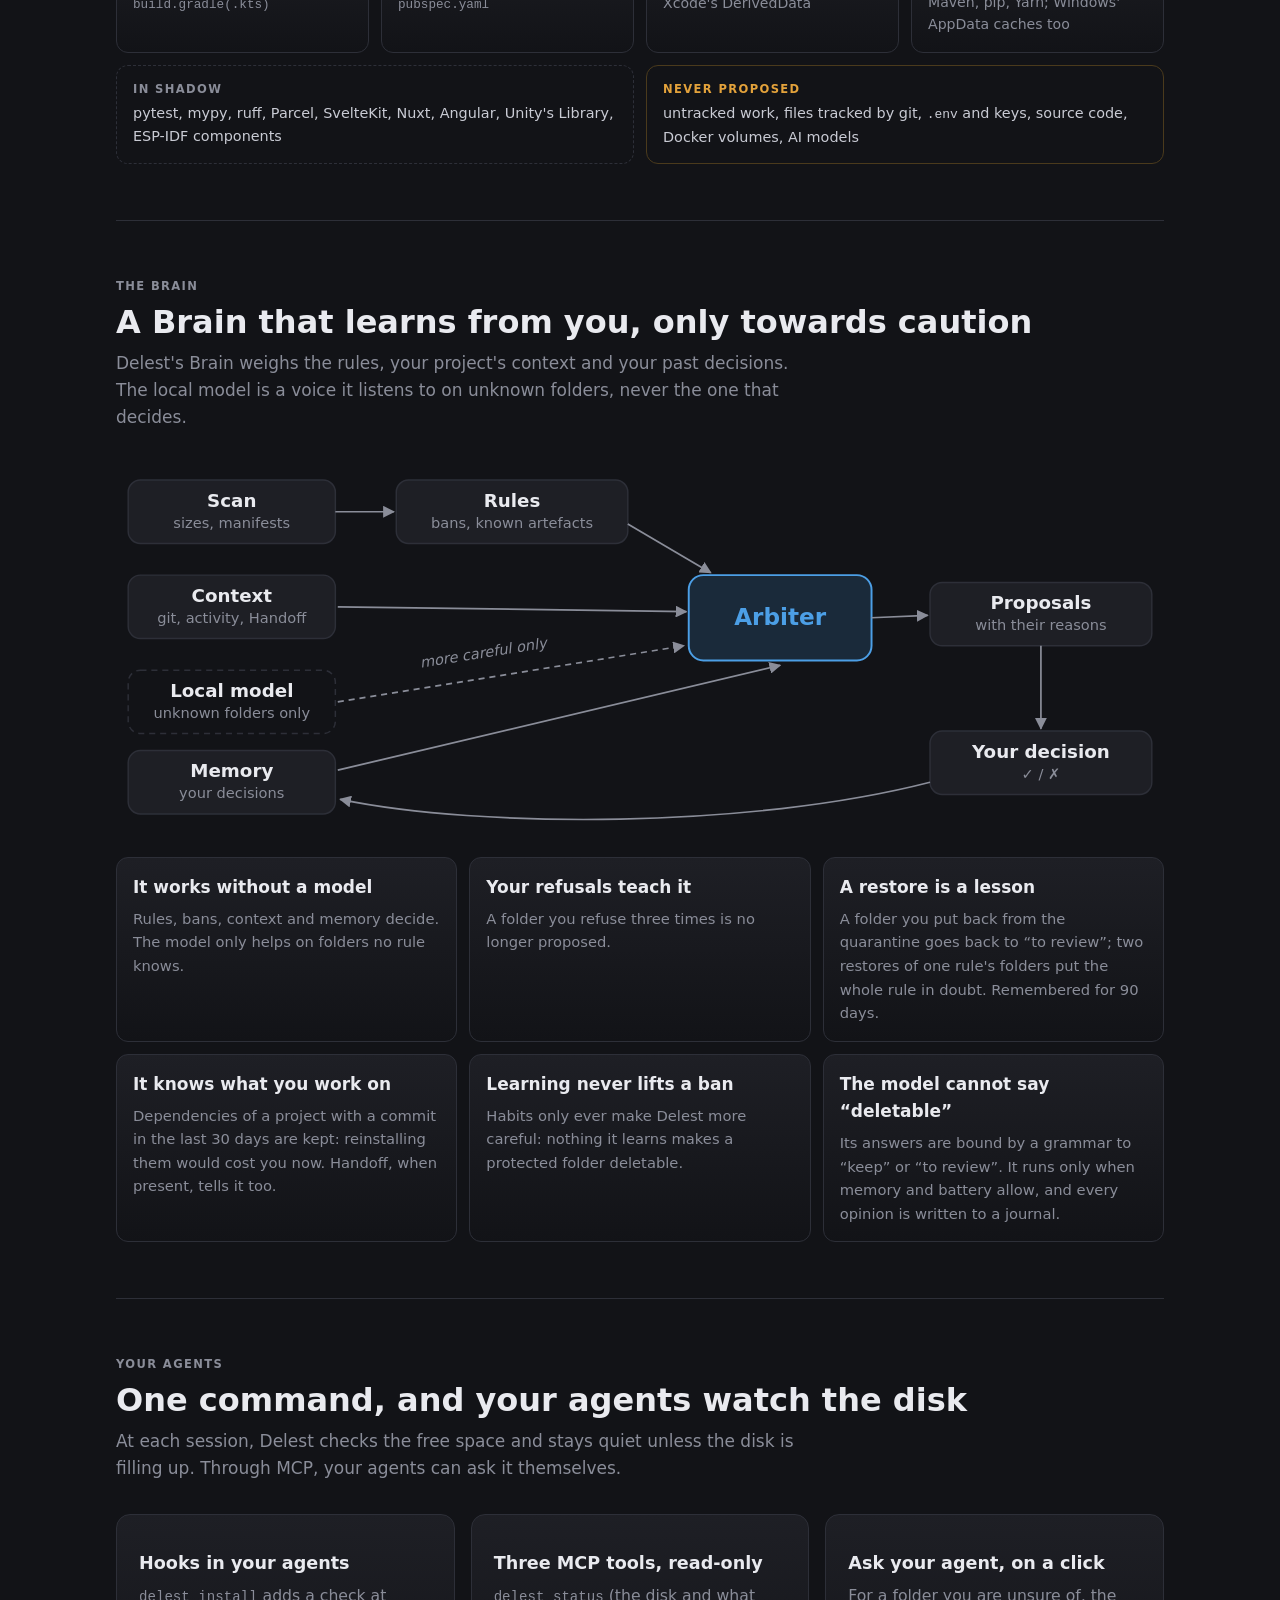
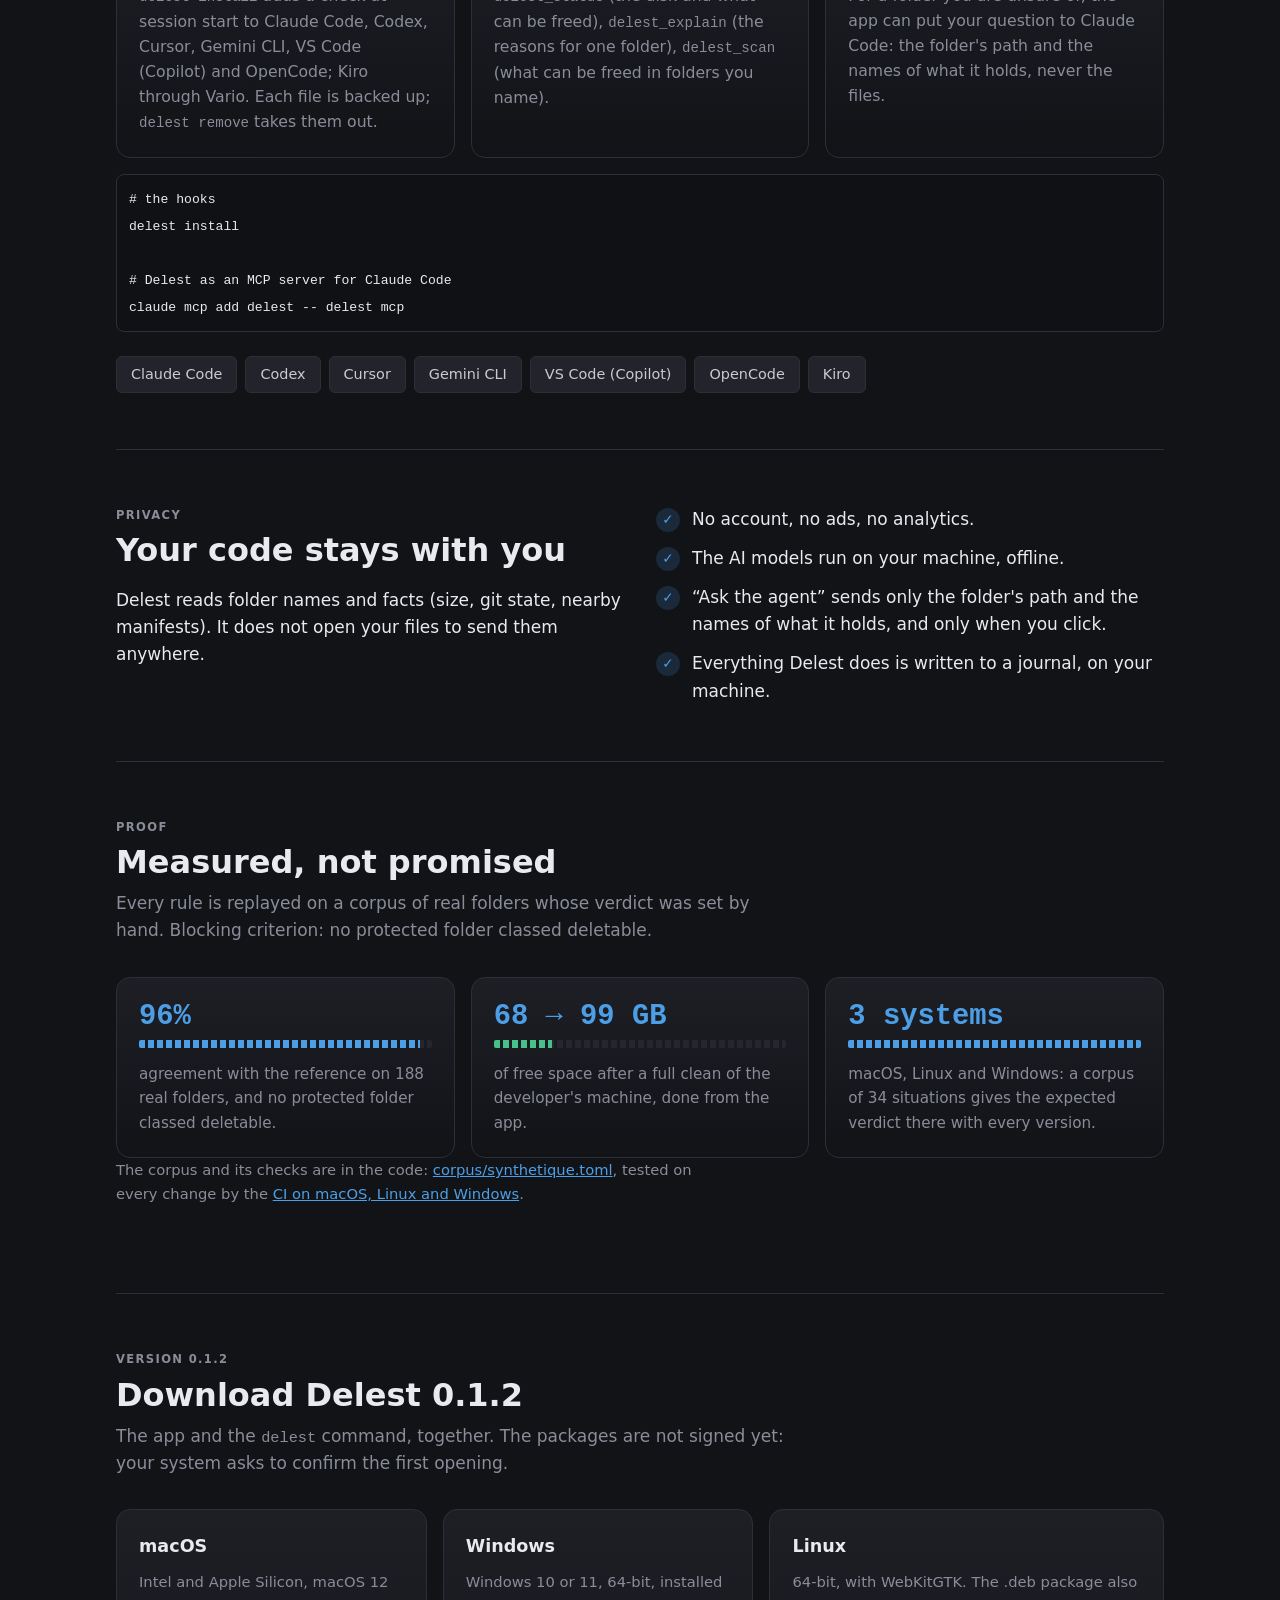
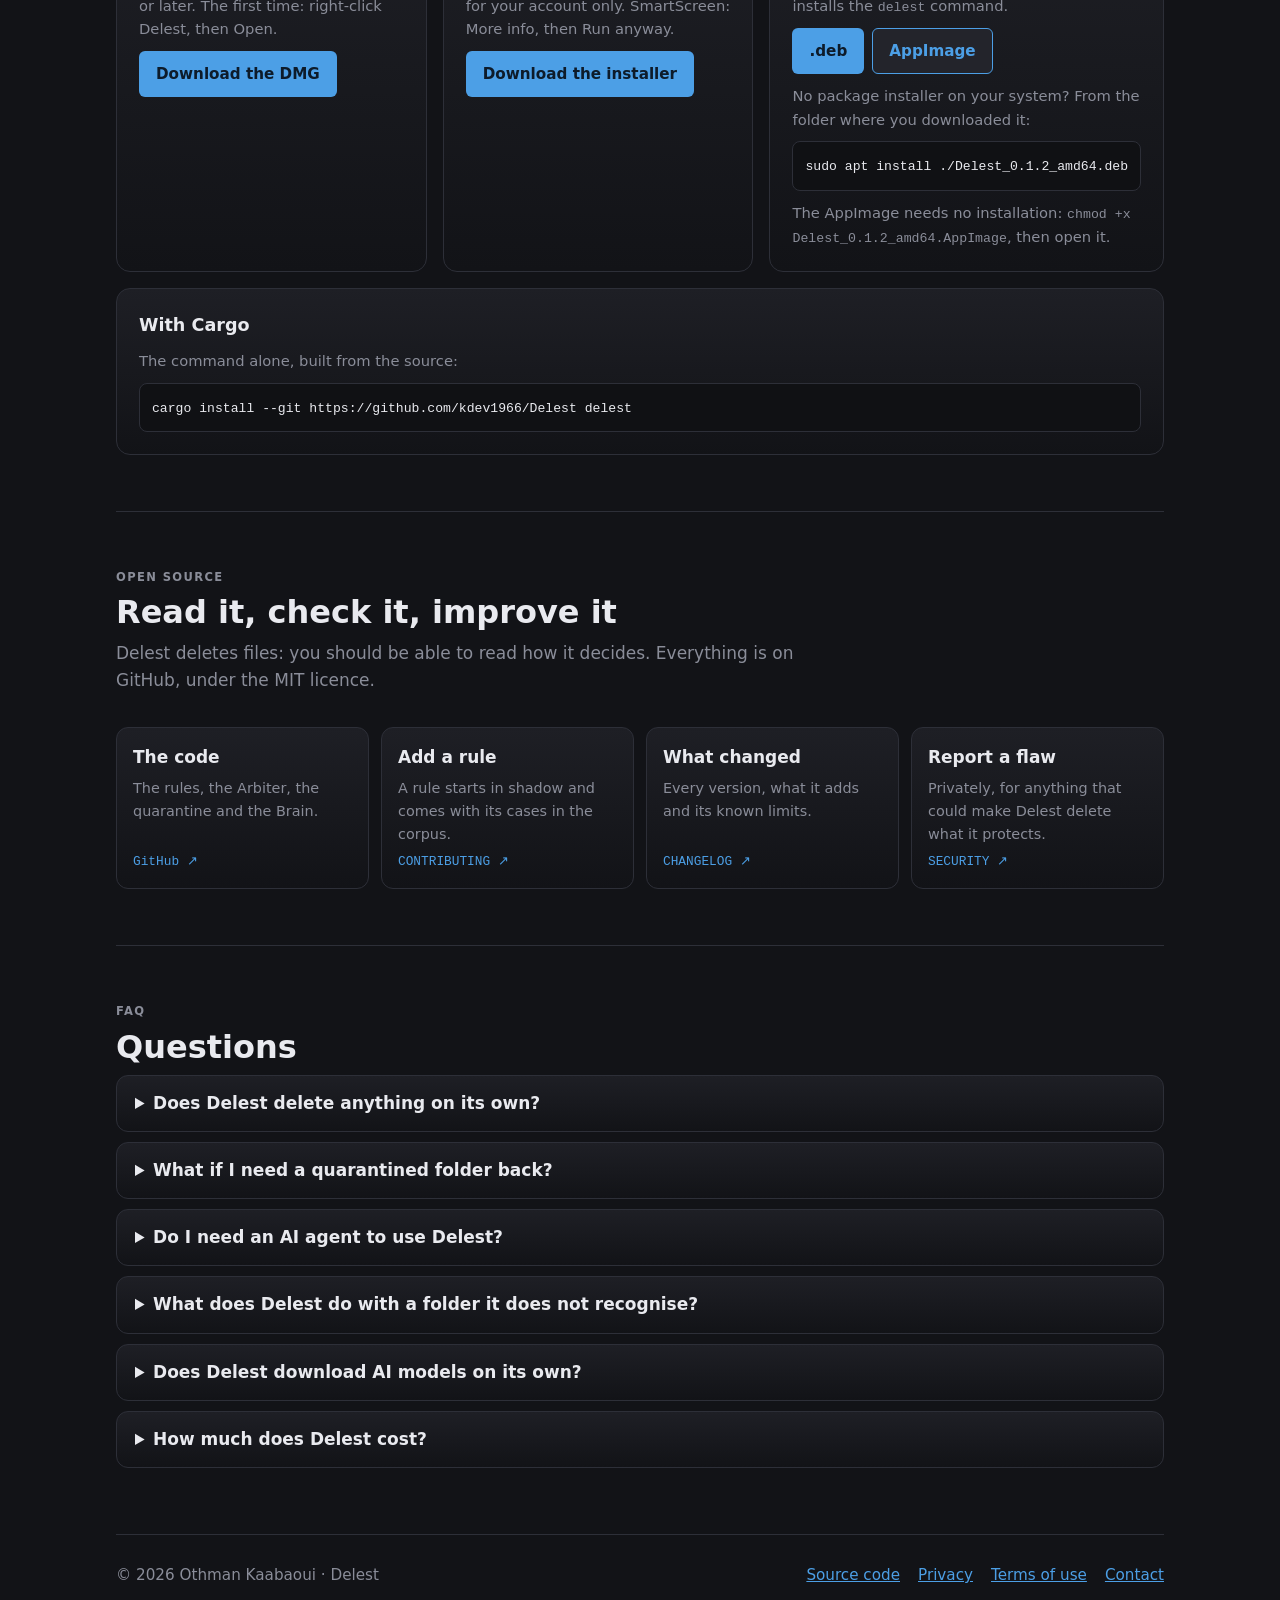
==== commit 44c36700: "For developers: a real terminal run, the stacks recognised, the Brain and its rules, the agents' com" ====
--- a/index.html
+++ b/index.html
@@ -7,6 +7,14 @@
 <meta name="description" content="Delest finds what rebuilds itself on a developer's machine (builds, dependencies, caches), explains every verdict, and frees nothing without your consent. macOS, Windows and Linux.">
 <link rel="icon" href="icone.svg" type="image/svg+xml">
 <link rel="alternate" hreflang="fr" href="fr/index.html">
+<meta property="og:type" content="website">
+<meta property="og:title" content="Delest — free up disk space without touching your work">
+<meta property="og:description" content="Builds, dependencies and caches that rebuild, recognised by their manifest; every verdict explained; nothing deleted without your consent. macOS, Windows, Linux. Open source.">
+<meta property="og:url" content="https://kdev1966.github.io/delest-site/">
+<meta property="og:image" content="https://kdev1966.github.io/delest-site/carte.png">
+<meta property="og:image:width" content="1200">
+<meta property="og:image:height" content="630">
+<meta name="twitter:card" content="summary_large_image">
 <link rel="stylesheet" href="style.css">
 </head>
 <body>
@@ -38,23 +46,82 @@
 </div>
 </section>
 
+<section class="section" id="terminal">
+<span class="etiquette">In your terminal</span><h2>What Delest sees in your projects</h2>
+<p>A real run on a demo folder: a Rust API, a Next.js site, a Python project with its .env, and a Flutter app whose build/ git does not know. Nothing is moved until you confirm.</p>
+<pre class="terminal"><code><span class="t-prompt">$</span> <span class="t-cmd">delest scan ~/projects</span>
+
+<span class="t-head">freeable — 330 MB (3)</span>
+<span class="t-size">    256 MB</span>  <span class="t-path">~/projects/api/target</span>
+<span class="t-why">            ignored by git; next to Cargo.toml; last commit today</span>
+<span class="t-size">     73 MB</span>  <span class="t-path">~/projects/web/.next</span>
+<span class="t-why">            ignored by git; next to package.json; last commit today</span>
+<span class="t-size">      1 MB</span>  <span class="t-path">~/projects/ml/__pycache__</span>
+<span class="t-why">            ignored by git; Python bytecode, regenerated on the next run; last commit today</span>
+
+<span class="t-head">freeable online — 100 MB (1)</span>
+<span class="t-size">    100 MB</span>  <span class="t-path">~/projects/web/node_modules</span>
+<span class="t-why">            ignored by git; lockfile package-lock.json; project worked on today (last commit)</span>
+
+<span class="t-head">to review — 126 MB (1)</span>
+<span class="t-size">    126 MB</span>  <span class="t-path">~/projects/ml/.venv</span>
+<span class="t-why">            ignored by git; only requirements.txt: a reinstall may bring other versions; project worked on today (last commit)</span>
+
+<span class="t-sum">Freeable: 330 MB, plus 100 MB with the network; 126 MB to review. Nothing was changed.</span>
+
+<span class="t-prompt">$</span> <span class="t-cmd">delest explain ~/projects/mobile/build</span>
+<span class="t-path">~/projects/mobile/build</span> — <span class="t-protected">protected</span> (build)
+  - neither tracked nor ignored by git
+  Size on disk: 42 MB
+
+<span class="t-prompt">$</span> <span class="t-cmd">delest clean ~/projects --dry-run</span>
+To move into the quarantine — 330 MB:
+<span class="t-size">    256 MB</span>  <span class="t-path">~/projects/api/target</span>
+<span class="t-why">            ignored by git; next to Cargo.toml; last commit today</span>
+<span class="t-size">     73 MB</span>  <span class="t-path">~/projects/web/.next</span>
+<span class="t-why">            ignored by git; next to package.json; last commit today</span>
+<span class="t-size">      1 MB</span>  <span class="t-path">~/projects/ml/__pycache__</span>
+<span class="t-why">            ignored by git; Python bytecode, regenerated on the next run; last commit today</span>
+
+<span class="t-sum">Kept: 1 item (100 MB) of projects worked on in the last 30 days.</span>
+
+<span class="t-sum">To review: 1 item (126 MB), left out; --review asks about each one.</span>
+
+<span class="t-sum">Preview only: nothing was moved.</span></code></pre>
+</section>
+
 <section class="section arbitre">
 <span class="etiquette">The core</span><h2>The Arbiter, at the heart of Delest</h2>
 <p>A typical cleaner deletes whatever looks like a cache. Delest does the opposite: it only proposes what it can prove rebuilds, and it shows you the proof.</p>
 <div class="grille deux"><div class="carte"><div class="picto"><svg viewBox="0 0 24 24" aria-hidden="true"><path d="M4 12a8 8 0 0 1 13.7-5.6M20 12a8 8 0 0 1-13.7 5.6"/><path d="M18 3v4h-4M6 21v-4h4"/></svg></div><h3>Only what rebuilds</h3><p><code>target</code>, <code>node_modules</code>, <code>build</code>, <code>.gradle</code>, <code>.venv</code>, <code>Pods</code>, <code>.next</code>: recognised by their manifest and lockfile, never by their name alone.</p></div><div class="carte"><div class="picto"><svg viewBox="0 0 24 24" aria-hidden="true"><path d="M12 4a8 8 0 1 0 0 16a8 8 0 1 0 0-16z"/><path d="M9.6 9.4a2.5 2.5 0 1 1 3.4 2.3c-.6.3-1 .8-1 1.5v.3M12 16.3v.2"/></svg></div><h3>Every verdict explained</h3><p>Ignored by git, next to its manifest, last commit three days ago: every proposal comes with its reasons.</p></div><div class="carte"><div class="picto"><svg viewBox="0 0 24 24" aria-hidden="true"><path d="M12 3.5l7 3v5c0 4.4-3 7.8-7 9-4-1.2-7-4.6-7-9v-5z"/><path d="M8.8 12.2l2.2 2.2 4.2-4.4"/></svg></div><h3>Absolute bans</h3><p>Work git does not track, tracked files, secrets (<code>.env</code>, <code>.pem</code>), source code and Docker volumes are never proposed.</p></div><div class="carte"><div class="picto"><svg viewBox="0 0 24 24" aria-hidden="true"><path d="M4 7h16M9 7V4.5h6V7M6 7l1 13h10l1-13"/><path d="M10 11v5M14 11v5"/></svg></div><h3>Nothing leaves without you</h3><p>A preview, your consent, then the quarantine: seven days to restore anything, before the final deletion.</p></div></div>
 </section>
 
-<section class="section">
-<span class="etiquette">Integration</span><h2>With your agents</h2>
-<p>At the start of each session, Delest looks at the free space. It stays quiet, unless the disk is filling up.</p>
-<div class="grille"><div class="carte"><div class="picto"><svg viewBox="0 0 24 24" aria-hidden="true"><path d="M5 5h14a1.5 1.5 0 0 1 1.5 1.5v8A1.5 1.5 0 0 1 19 16h-8l-4.5 3.5V16H5a1.5 1.5 0 0 1-1.5-1.5v-8A1.5 1.5 0 0 1 5 5z"/></svg></div><h3>In the session</h3><p>At most one alert a day and one notice a week: in the agent's session, and as a system notification.</p></div><div class="carte"><div class="picto"><svg viewBox="0 0 24 24" aria-hidden="true"><path d="M12 4a8 8 0 1 0 0 16a8 8 0 1 0 0-16z"/><path d="M12 7.5V12l3 2"/></svg></div><h3>Or every four hours</h3><p>An optional timer, off by default, for the work done without an agent: launchd, systemd or the Task Scheduler.</p></div><div class="carte"><div class="picto"><svg viewBox="0 0 24 24" aria-hidden="true"><rect x="4" y="5" width="16" height="14" rx="2"/><path d="M8 10l2.5 2L8 14M12.5 14H16"/></svg></div><h3>An MCP tool</h3><p>Your agents can ask for the disk's state and the reasons for a verdict, read-only.</p></div></div>
-<ul class="agents"><li>Claude Code</li><li>Codex</li><li>Cursor</li><li>Gemini CLI</li><li>VS Code (Copilot)</li><li>OpenCode</li><li>Kiro</li></ul>
+<section class="section" id="stack">
+<span class="etiquette">Your stack</span><h2>Recognised by its manifest, not by its name</h2>
+<p>A folder is proposed only when the file that rebuilds it sits next to it. The rules in shadow already recognise their folders and propose nothing until the corpus accepts them.</p>
+<div class="piles"><div class="pile"><b>Rust</b><span><code>target</code> next to <code>Cargo.toml</code></span></div><div class="pile"><b>Java (Maven)</b><span><code>target</code> next to <code>pom.xml</code></span></div><div class="pile"><b>Node</b><span><code>node_modules</code> with its lockfile: npm, pnpm, Yarn, Bun; <code>.next</code>, <code>.turbo</code></span></div><div class="pile"><b>Python</b><span><code>.venv</code>, <code>venv</code> with <code>uv.lock</code>, <code>poetry.lock</code>, <code>Pipfile.lock</code> or <code>pdm.lock</code>; <code>__pycache__</code></span></div><div class="pile"><b>Android, Gradle</b><span><code>build</code>, <code>.gradle</code> next to <code>build.gradle(.kts)</code></span></div><div class="pile"><b>Flutter, Dart</b><span><code>build</code>, <code>.dart_tool</code> next to <code>pubspec.yaml</code></span></div><div class="pile"><b>iOS</b><span><code>Pods</code> with <code>Podfile.lock</code>; Xcode's DerivedData</span></div><div class="pile"><b>Global caches</b><span>npm, Cargo registry, Gradle, Maven, pip, Yarn; Windows' AppData caches too</span></div></div>
+<div class="encadres"><div class="encadre"><b>In shadow</b><span>pytest, mypy, ruff, Parcel, SvelteKit, Nuxt, Angular, Unity's Library, ESP-IDF components</span></div><div class="encadre interdit"><b>Never proposed</b><span>untracked work, files tracked by git, <code>.env</code> and keys, source code, Docker volumes, AI models</span></div></div>
 </section>
 
-<section class="section">
-<span class="etiquette">Local AI</span><h2>AI that stays on your machine</h2>
-<p>For folders no rule recognises, Delest asks a small local model for an opinion. It can only make Delest more careful.</p>
-<div class="grille"><div class="carte"><div class="picto"><svg viewBox="0 0 24 24" aria-hidden="true"><path d="M6.8 15.6C10 8 14 16 17.2 8.4"/><circle cx="5" cy="17" r="2"/><circle cx="19" cy="7" r="2"/></svg></div><h3>It recognises</h3><p>EmbeddingGemma 2 matches an unknown folder with known decisions and rules.</p></div><div class="carte"><div class="picto"><svg viewBox="0 0 24 24" aria-hidden="true"><rect x="7" y="7" width="10" height="10" rx="2"/><path d="M10 3.5V7M14 3.5V7M10 17v3.5M14 17v3.5M3.5 10H7M3.5 14H7M17 10h3.5M17 14h3.5"/></svg></div><h3>It reasons and answers</h3><p>Gemma 4 E2B gives its opinion and answers your questions about a folder. It runs only when memory and battery allow.</p></div><div class="carte"><div class="picto"><svg viewBox="0 0 24 24" aria-hidden="true"><path d="M12 3.5l7 3v5c0 4.4-3 7.8-7 9-4-1.2-7-4.6-7-9v-5z"/><path d="M12 8v4M12 15.5v.2"/></svg></div><h3>It never decides</h3><p>The model never makes a folder deletable and lifts no ban. On a click, you can also put the question to your agent.</p></div></div>
+
+
+<section class="section brain" id="brain">
+<span class="etiquette">The Brain</span><h2>A Brain that learns from you, only towards caution</h2>
+<p>Delest's Brain weighs the rules, your project's context and your past decisions. The local model is a voice it listens to on unknown folders, never the one that decides.</p>
+<svg class="schema" viewBox="0 0 860 300" role="img" aria-label="Brain"><defs><marker id="a" viewBox="0 0 10 10" refX="9" refY="5" markerWidth="7" markerHeight="7" orient="auto-start-reverse"><path d="M0 0L10 5L0 10z" class="d-head"/></marker></defs><g><rect class="d-box" x="10" y="14" width="170" height="52" rx="10"/><text class="d-title" x="95.0" y="36">Scan</text><text class="d-sub" x="95.0" y="53">sizes, manifests</text></g><g><rect class="d-box" x="10" y="92" width="170" height="52" rx="10"/><text class="d-title" x="95.0" y="114">Context</text><text class="d-sub" x="95.0" y="131">git, activity, Handoff</text></g><g><rect class="d-box d-dashed" x="10" y="170" width="170" height="52" rx="10"/><text class="d-title" x="95.0" y="192">Local model</text><text class="d-sub" x="95.0" y="209">unknown folders only</text></g><g><rect class="d-box" x="10" y="236" width="170" height="52" rx="10"/><text class="d-title" x="95.0" y="258">Memory</text><text class="d-sub" x="95.0" y="275">your decisions</text></g><g><rect class="d-box" x="230" y="14" width="190" height="52" rx="10"/><text class="d-title" x="325.0" y="36">Rules</text><text class="d-sub" x="325.0" y="53">bans, known artefacts</text></g><g><rect class="d-arb" x="470" y="92" width="150" height="70" rx="12"/><text class="d-big" x="545" y="133">Arbiter</text></g><g><rect class="d-box" x="668" y="98" width="182" height="52" rx="10"/><text class="d-title" x="759.0" y="120">Proposals</text><text class="d-sub" x="759.0" y="137">with their reasons</text></g><g><rect class="d-box" x="668" y="220" width="182" height="52" rx="10"/><text class="d-title" x="759.0" y="242">Your decision</text><text class="d-sub" x="759.0" y="259">✓ / ✗</text></g><path class="d-line" d="M180 40 L228 40" marker-end="url(#a)"/><path class="d-line" d="M420 50 L488 90" marker-end="url(#a)"/><path class="d-line" d="M182 118 L468 122" marker-end="url(#a)"/><path class="d-line d-dash" d="M182 196 L466 150" marker-end="url(#a)"/><text class="d-note" x="250" y="168" transform="rotate(-9 250 168)">more careful only</text><path class="d-line" d="M182 252 L545 166" marker-end="url(#a)"/><path class="d-line" d="M620 127 L666 125" marker-end="url(#a)"/><path class="d-line" d="M759 150 L759 218" marker-end="url(#a)"/><path class="d-line" d="M668 262 C 520 300 300 300 184 276" marker-end="url(#a)"/></svg>
+<ul class="lois"><li><b>It works without a model</b><span>Rules, bans, context and memory decide. The model only helps on folders no rule knows.</span></li><li><b>Your refusals teach it</b><span>A folder you refuse three times is no longer proposed.</span></li><li><b>A restore is a lesson</b><span>A folder you put back from the quarantine goes back to “to review”; two restores of one rule's folders put the whole rule in doubt. Remembered for 90 days.</span></li><li><b>It knows what you work on</b><span>Dependencies of a project with a commit in the last 30 days are kept: reinstalling them would cost you now. Handoff, when present, tells it too.</span></li><li><b>Learning never lifts a ban</b><span>Habits only ever make Delest more careful: nothing it learns makes a protected folder deletable.</span></li><li><b>The model cannot say “deletable”</b><span>Its answers are bound by a grammar to “keep” or “to review”. It runs only when memory and battery allow, and every opinion is written to a journal.</span></li></ul>
+</section>
+
+<section class="section" id="agents">
+<span class="etiquette">Your agents</span><h2>One command, and your agents watch the disk</h2>
+<p>At each session, Delest checks the free space and stays quiet unless the disk is filling up. Through MCP, your agents can ask it themselves.</p>
+<div class="grille"><div class="carte"><h3>Hooks in your agents</h3><p><code>delest install</code> adds a check at session start to Claude Code, Codex, Cursor, Gemini CLI, VS Code (Copilot) and OpenCode; Kiro through Vario. Each file is backed up; <code>delest remove</code> takes them out.</p></div><div class="carte"><h3>Three MCP tools, read-only</h3><p><code>delest_status</code> (the disk and what can be freed), <code>delest_explain</code> (the reasons for one folder), <code>delest_scan</code> (what can be freed in folders you name).</p></div><div class="carte"><h3>Ask your agent, on a click</h3><p>For a folder you are unsure of, the app can put your question to Claude Code: the folder's path and the names of what it holds, never the files.</p></div></div>
+<pre class="commande"><code># the hooks
+delest install
+
+# Delest as an MCP server for Claude Code
+claude mcp add delest -- delest mcp</code></pre>
+<ul class="agents"><li>Claude Code</li><li>Codex</li><li>Cursor</li><li>Gemini CLI</li><li>VS Code (Copilot)</li><li>OpenCode</li><li>Kiro</li></ul>
 </section>
 
 <section class="section prive">
@@ -66,12 +133,19 @@
 <span class="etiquette">Proof</span><h2>Measured, not promised</h2>
 <p>Every rule is replayed on a corpus of real folders whose verdict was set by hand. Blocking criterion: no protected folder classed deletable.</p>
 <div class="preuves"><div class="preuve"><b>96%</b><div class="barre-seg" style="--part:96%"></div><p>agreement with the reference on 188 real folders, and no protected folder classed deletable.</p></div><div class="preuve"><b>68 → 99 GB</b><div class="barre-seg" style="--part:20%;--remplie:var(--libre)"></div><p>of free space after a full clean of the developer's machine, done from the app.</p></div><div class="preuve"><b>3 systems</b><div class="barre-seg" style="--part:100%"></div><p>macOS, Linux and Windows: a corpus of 34 situations gives the expected verdict there with every version.</p></div></div>
+<p class="liens-preuves">The corpus and its checks are in the code: <a href="https://github.com/kdev1966/Delest/blob/main/corpus/synthetique.toml">corpus/synthetique.toml</a>, tested on every change by the <a href="https://github.com/kdev1966/Delest/actions">CI on macOS, Linux and Windows</a>.</p>
 </section>
 
 <section class="section" id="download">
 <span class="etiquette">Version 0.1.2</span><h2>Download Delest 0.1.2</h2>
 <p>The app and the <code>delest</code> command, together. The packages are not signed yet: your system asks to confirm the first opening.</p>
-<div class="telechargements"><div class="systeme"><h3>macOS</h3><p>Intel and Apple Silicon, macOS 12 or later. The first time: right-click Delest, then Open.</p><a class="badge plein" href="https://github.com/kdev1966/Delest/releases/download/v0.1.2/Delest_0.1.2_universal.dmg">Download the DMG</a></div><div class="systeme"><h3>Windows</h3><p>Windows 10 or 11, 64-bit, installed for your account only. SmartScreen: More info, then Run anyway.</p><a class="badge plein" href="https://github.com/kdev1966/Delest/releases/download/v0.1.2/Delest_0.1.2_x64-setup.exe">Download the installer</a></div><div class="systeme"><h3>Linux</h3><p>64-bit, with WebKitGTK. The .deb package also installs the <code>delest</code> command.</p><div class="autres"><a class="badge plein" href="https://github.com/kdev1966/Delest/releases/download/v0.1.2/Delest_0.1.2_amd64.deb">.deb</a><a class="badge voile" href="https://github.com/kdev1966/Delest/releases/download/v0.1.2/Delest_0.1.2_amd64.AppImage">AppImage</a></div><p>No package installer on your system? From the folder where you downloaded it:</p><pre class="commande"><code>sudo apt install ./Delest_0.1.2_amd64.deb</code></pre><p>The AppImage needs no installation: <code>chmod +x Delest_0.1.2_amd64.AppImage</code>, then open it.</p></div></div>
+<div class="telechargements"><div class="systeme"><h3>macOS</h3><p>Intel and Apple Silicon, macOS 12 or later. The first time: right-click Delest, then Open.</p><a class="badge plein" href="https://github.com/kdev1966/Delest/releases/download/v0.1.2/Delest_0.1.2_universal.dmg">Download the DMG</a></div><div class="systeme"><h3>Windows</h3><p>Windows 10 or 11, 64-bit, installed for your account only. SmartScreen: More info, then Run anyway.</p><a class="badge plein" href="https://github.com/kdev1966/Delest/releases/download/v0.1.2/Delest_0.1.2_x64-setup.exe">Download the installer</a></div><div class="systeme"><h3>Linux</h3><p>64-bit, with WebKitGTK. The .deb package also installs the <code>delest</code> command.</p><div class="autres"><a class="badge plein" href="https://github.com/kdev1966/Delest/releases/download/v0.1.2/Delest_0.1.2_amd64.deb">.deb</a><a class="badge voile" href="https://github.com/kdev1966/Delest/releases/download/v0.1.2/Delest_0.1.2_amd64.AppImage">AppImage</a></div><p>No package installer on your system? From the folder where you downloaded it:</p><pre class="commande"><code>sudo apt install ./Delest_0.1.2_amd64.deb</code></pre><p>The AppImage needs no installation: <code>chmod +x Delest_0.1.2_amd64.AppImage</code>, then open it.</p></div><div class="systeme cargo"><h3>With Cargo</h3><p>The command alone, built from the source:</p><pre class="commande"><code>cargo install --git https://github.com/kdev1966/Delest delest</code></pre></div></div>
+</section>
+
+<section class="section" id="source">
+<span class="etiquette">Open source</span><h2>Read it, check it, improve it</h2>
+<p>Delest deletes files: you should be able to read how it decides. Everything is on GitHub, under the MIT licence.</p>
+<div class="sources"><a class="source" href="https://github.com/kdev1966/Delest"><b>The code</b><span>The rules, the Arbiter, the quarantine and the Brain.</span><em>GitHub ↗</em></a><a class="source" href="https://github.com/kdev1966/Delest/blob/main/CONTRIBUTING.md"><b>Add a rule</b><span>A rule starts in shadow and comes with its cases in the corpus.</span><em>CONTRIBUTING ↗</em></a><a class="source" href="https://github.com/kdev1966/Delest/blob/main/CHANGELOG.md"><b>What changed</b><span>Every version, what it adds and its known limits.</span><em>CHANGELOG ↗</em></a><a class="source" href="https://github.com/kdev1966/Delest/blob/main/SECURITY.md"><b>Report a flaw</b><span>Privately, for anything that could make Delest delete what it protects.</span><em>SECURITY ↗</em></a></div>
 </section>
 
 <section class="section questions">
--- a/style.css
+++ b/style.css
@@ -129,3 +129,73 @@
   .scene { flex-direction: column; align-items: center; }
   .verdict { margin-top: 0; width: min(300px, 100%); }
 }
+
+/* ---- Developer sections ---- */
+
+/* The terminal: a real run, coloured as a terminal would. */
+.terminal { margin: 0; padding: 18px 20px; border-radius: 12px; background: var(--ecran); border: 1px solid var(--filet);
+  overflow-x: auto; box-shadow: var(--ombre); }
+.terminal code { font-family: var(--mono); font-size: .8rem; line-height: 1.4; color: var(--doux); white-space: pre; }
+.t-prompt { color: var(--libre); font-weight: 700; }
+.t-cmd { color: var(--encre); font-weight: 600; }
+.t-head { color: var(--accent); font-weight: 700; }
+.t-size { color: var(--encre); }
+.t-path { color: var(--encre); }
+.t-why { color: var(--graphite); }
+.t-sum { color: var(--doux); font-weight: 600; }
+.t-protected { color: var(--juger); font-weight: 700; }
+
+/* The stacks Delest knows. */
+.piles { display: grid; grid-template-columns: repeat(4, 1fr); gap: 12px; }
+.pile { display: flex; flex-direction: column; gap: 6px; padding: 16px; border-radius: 12px;
+  background: linear-gradient(180deg, var(--panneau), var(--fond)); border: 1px solid var(--filet); }
+.pile b { font-size: 1rem; }
+.pile span { color: var(--graphite); font-size: .88rem; }
+.encadres { display: grid; grid-template-columns: 1fr 1fr; gap: 12px; margin-top: 12px; }
+.encadre { display: flex; flex-direction: column; gap: 4px; padding: 14px 16px; border-radius: 12px; border: 1px dashed var(--filet); }
+.encadre b { font-size: .72rem; font-weight: 700; letter-spacing: .12em; text-transform: uppercase; color: var(--graphite); }
+.encadre span { color: var(--doux); font-size: .9rem; }
+.encadre.interdit { border-style: solid; border-color: #4a3a1c; }
+.encadre.interdit b { color: var(--juger); }
+
+/* The Brain: its diagram and its rules. */
+.brain .schema { display: block; width: 100%; height: auto; margin: 8px 0 28px; }
+.d-box { fill: var(--panneau); stroke: var(--filet); stroke-width: 1.2; }
+.d-dashed { stroke-dasharray: 5 4; fill: transparent; }
+.d-arb { fill: var(--voile); stroke: var(--accent); stroke-width: 1.6; }
+.d-title { fill: var(--encre); font: 700 15px -apple-system, system-ui, sans-serif; text-anchor: middle; }
+.d-sub { fill: var(--graphite); font: 12px -apple-system, system-ui, sans-serif; text-anchor: middle; }
+.d-big { fill: var(--accent); font: 800 19px -apple-system, system-ui, sans-serif; text-anchor: middle; }
+.d-line { fill: none; stroke: var(--graphite); stroke-width: 1.4; }
+.d-dash { stroke-dasharray: 5 4; }
+.d-head { fill: var(--graphite); }
+.d-note { fill: var(--graphite); font: italic 12px -apple-system, system-ui, sans-serif; }
+.lois { list-style: none; margin: 0; padding: 0; display: grid; grid-template-columns: repeat(3, 1fr); gap: 12px; }
+.lois li { display: flex; flex-direction: column; gap: 6px; padding: 16px; border-radius: 12px;
+  background: linear-gradient(180deg, var(--panneau), var(--fond)); border: 1px solid var(--filet); }
+.lois b { color: var(--encre); }
+.lois span { color: var(--graphite); font-size: .92rem; }
+
+/* Agents: the commands under the cards. */
+#agents .commande { margin-top: 16px; }
+#agents .commande code { white-space: pre; }
+
+/* Proof and download. */
+.liens-preuves { margin: 18px 0 0; color: var(--graphite); font-size: .92rem; }
+.systeme.cargo { grid-column: 1 / -1; }
+
+/* Open source. */
+.sources { display: grid; grid-template-columns: repeat(4, 1fr); gap: 12px; }
+.source { display: flex; flex-direction: column; gap: 6px; padding: 16px; border-radius: 12px; text-decoration: none;
+  background: linear-gradient(180deg, var(--panneau), var(--fond)); border: 1px solid var(--filet); color: var(--encre); }
+.source:hover { border-color: var(--accent); }
+.source span { color: var(--graphite); font-size: .9rem; }
+.source em { font-style: normal; font-family: var(--mono); font-size: .8rem; color: var(--accent); margin-top: auto; }
+
+@media (max-width: 860px) {
+  .piles, .sources { grid-template-columns: 1fr 1fr; }
+  .lois, .encadres { grid-template-columns: 1fr; }
+}
+@media (max-width: 520px) {
+  .piles, .sources { grid-template-columns: 1fr; }
+}
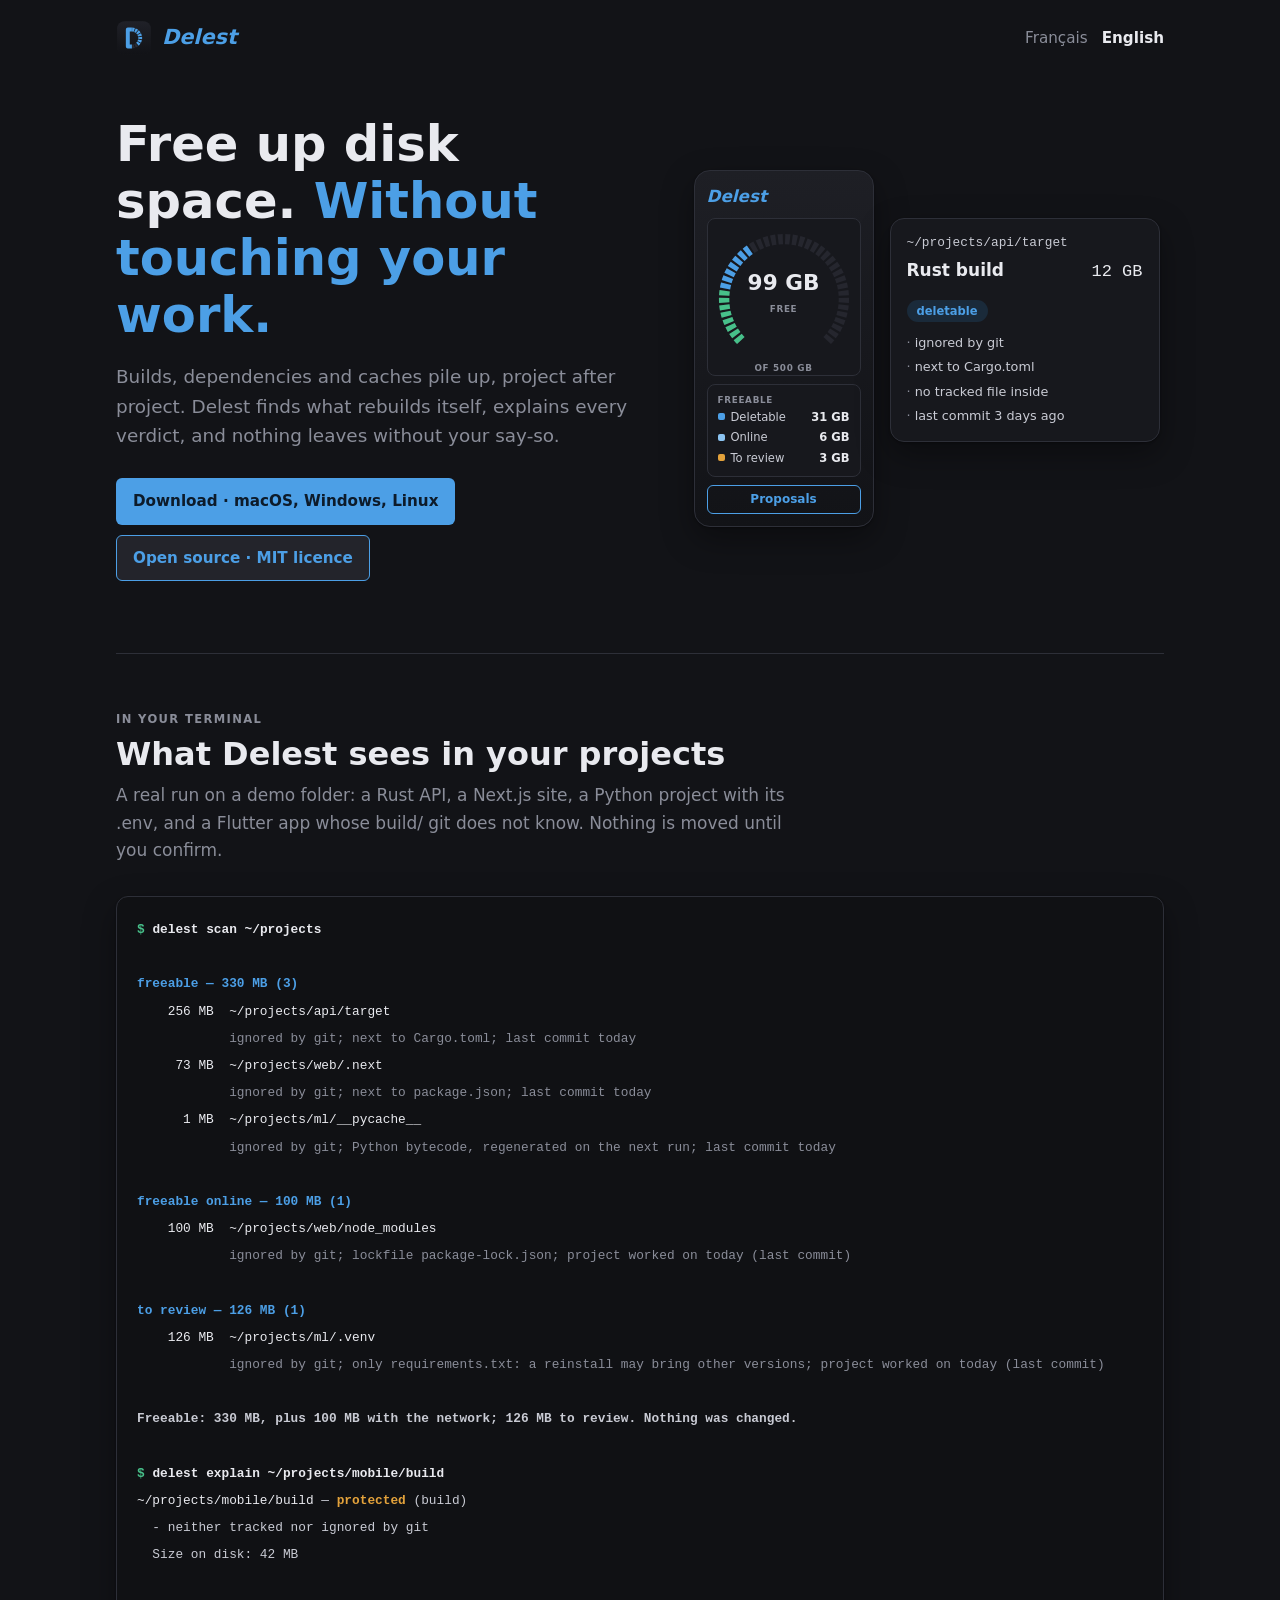
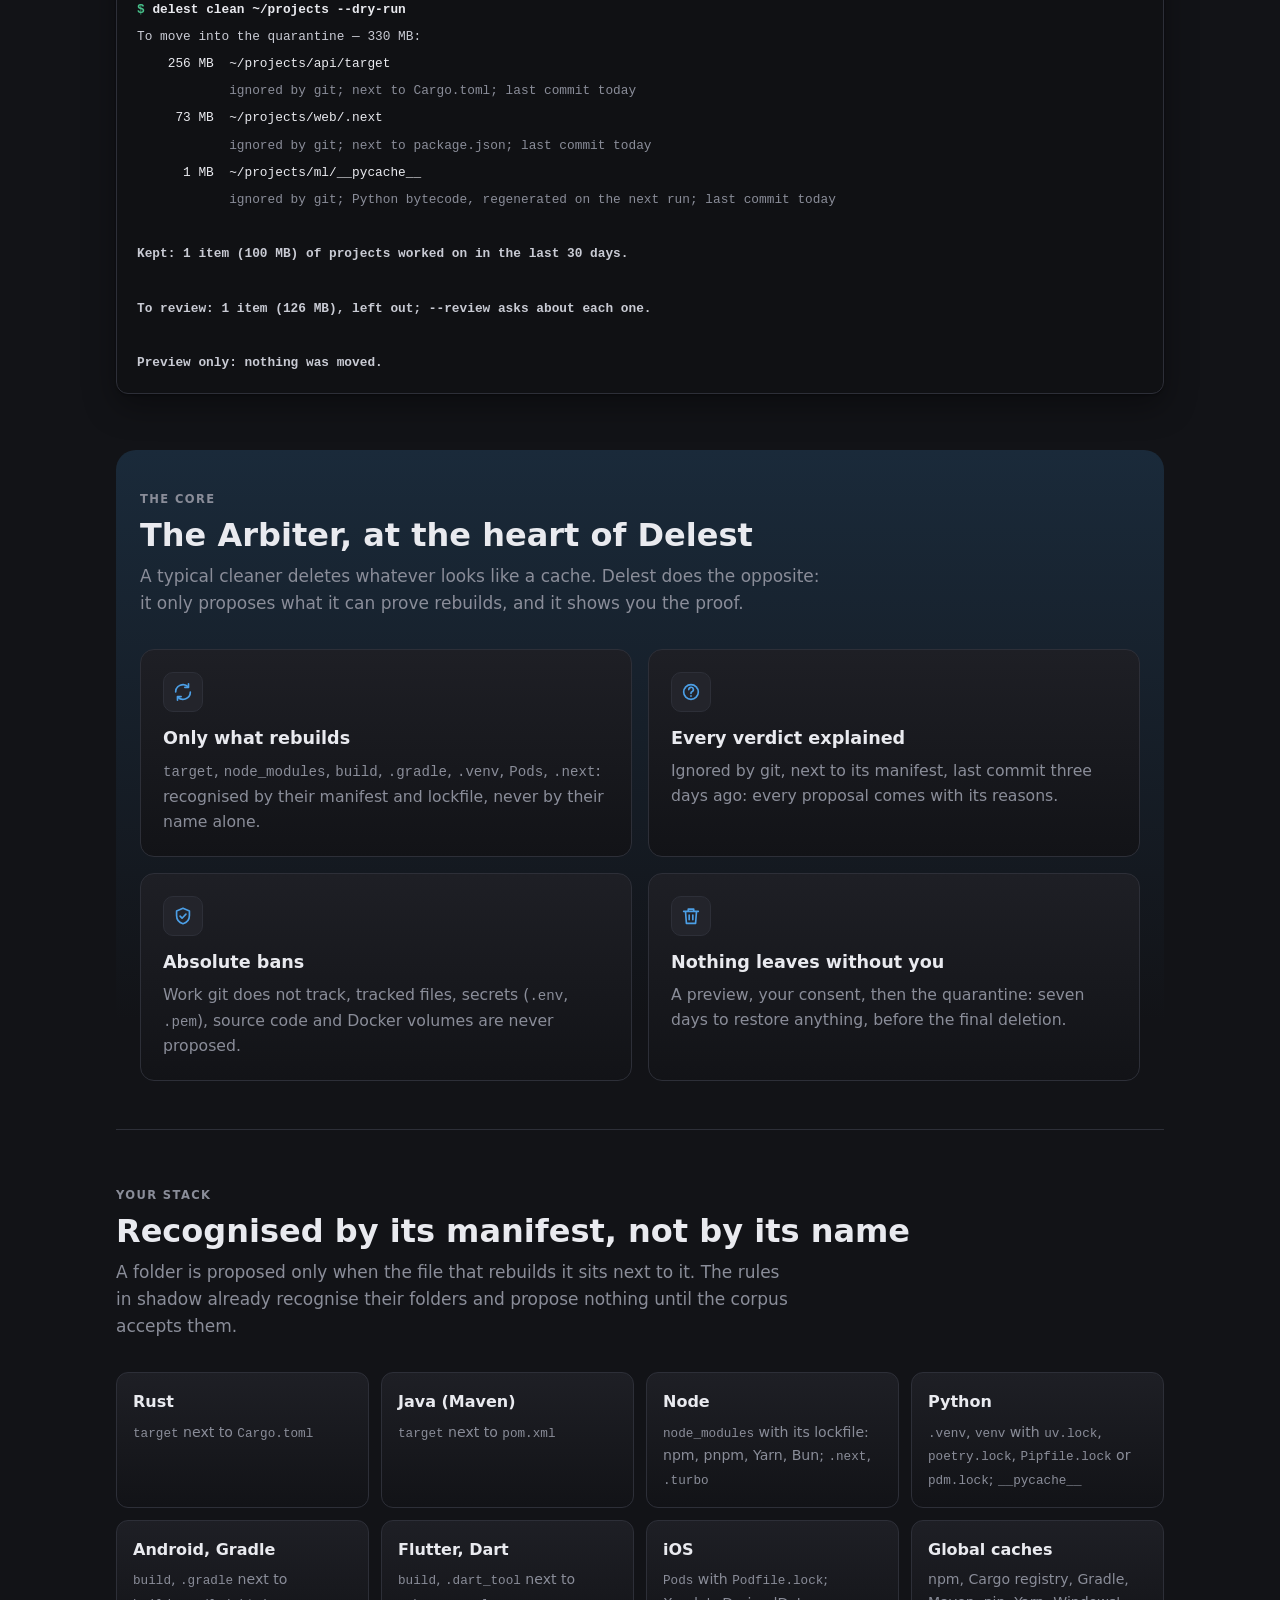
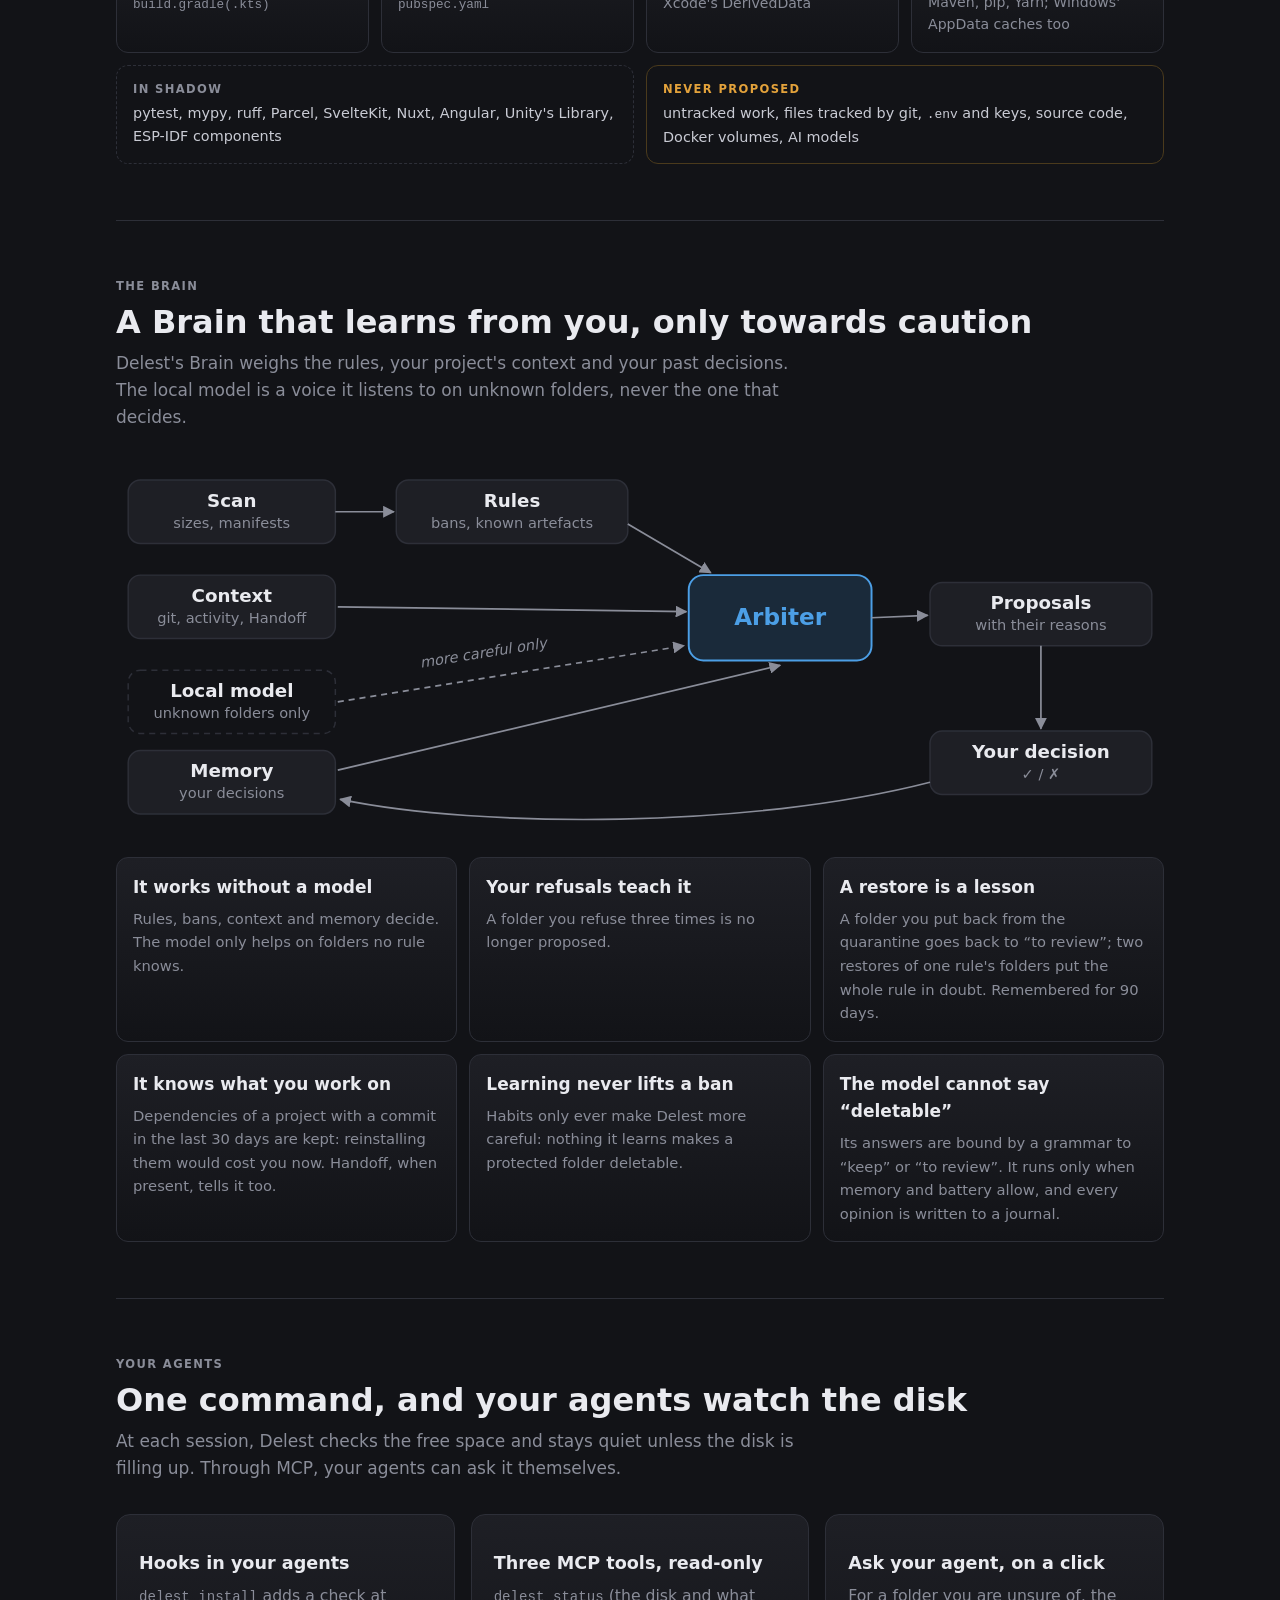
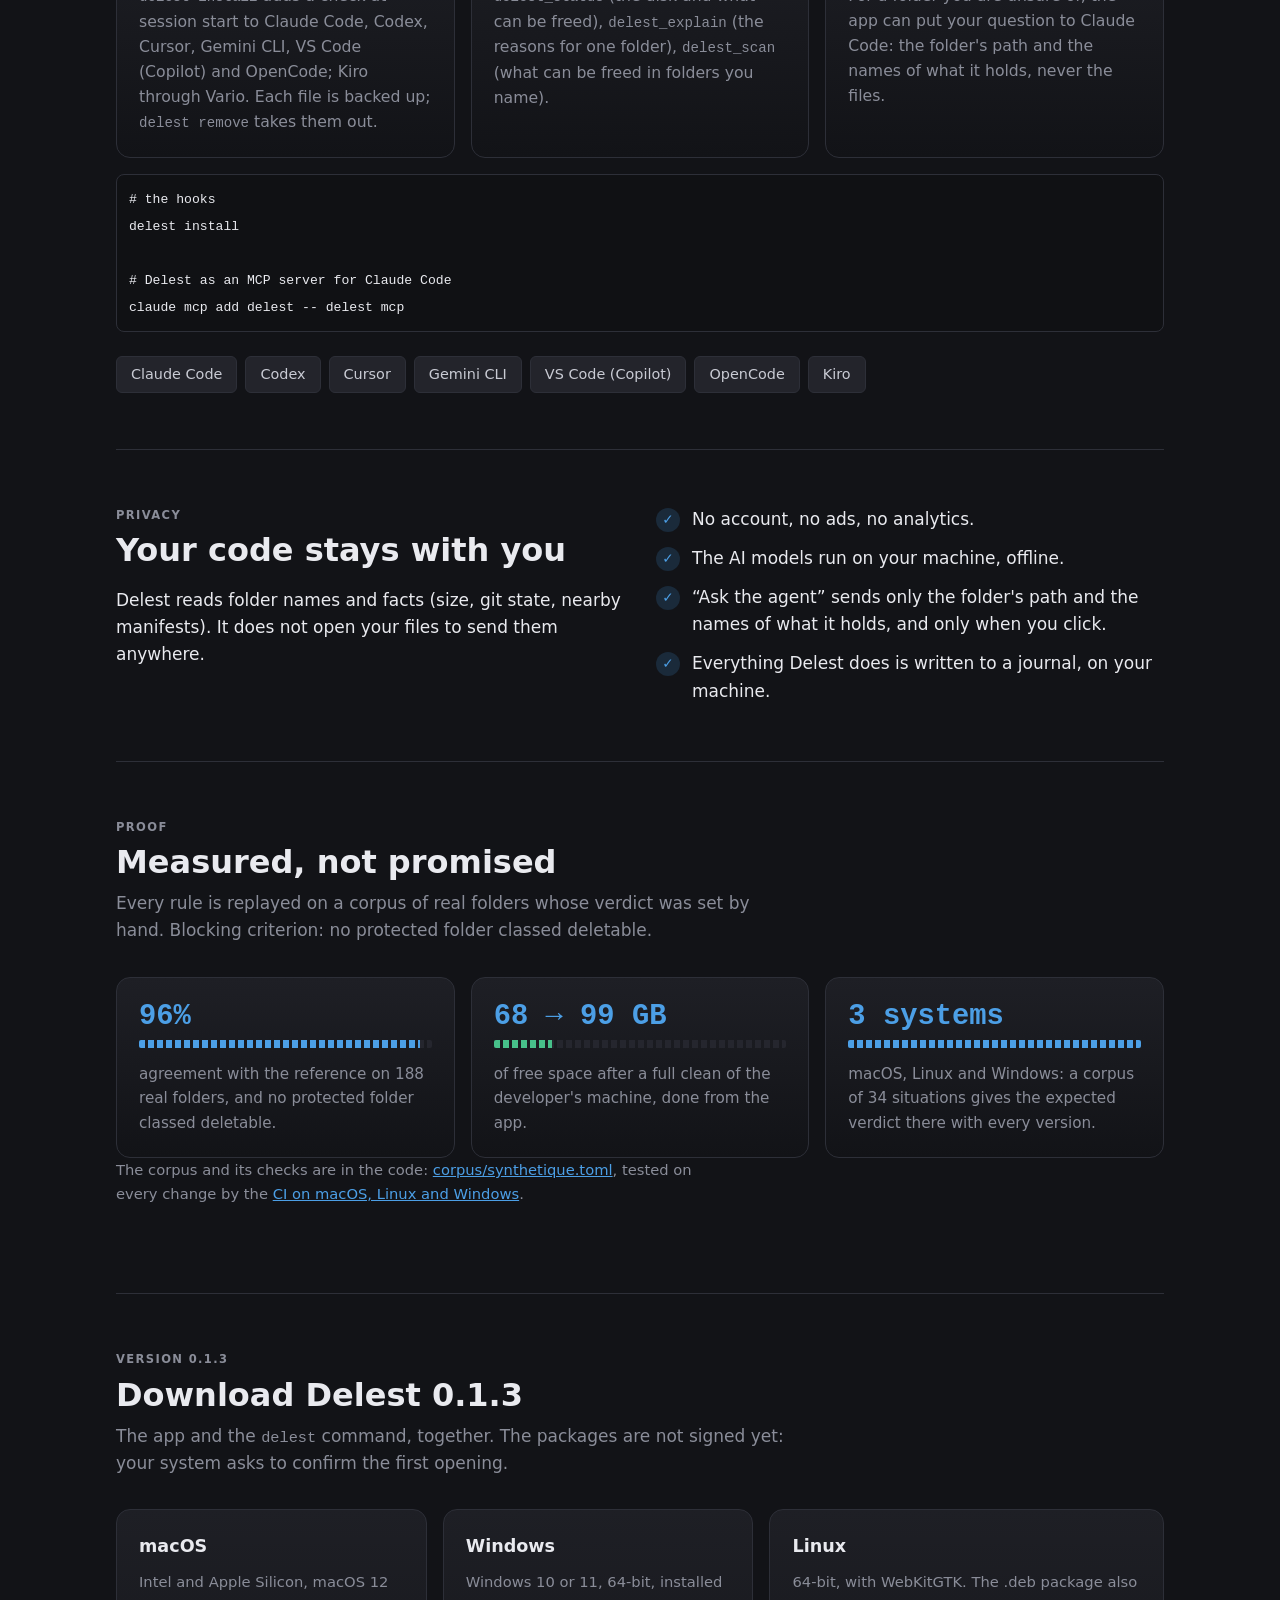
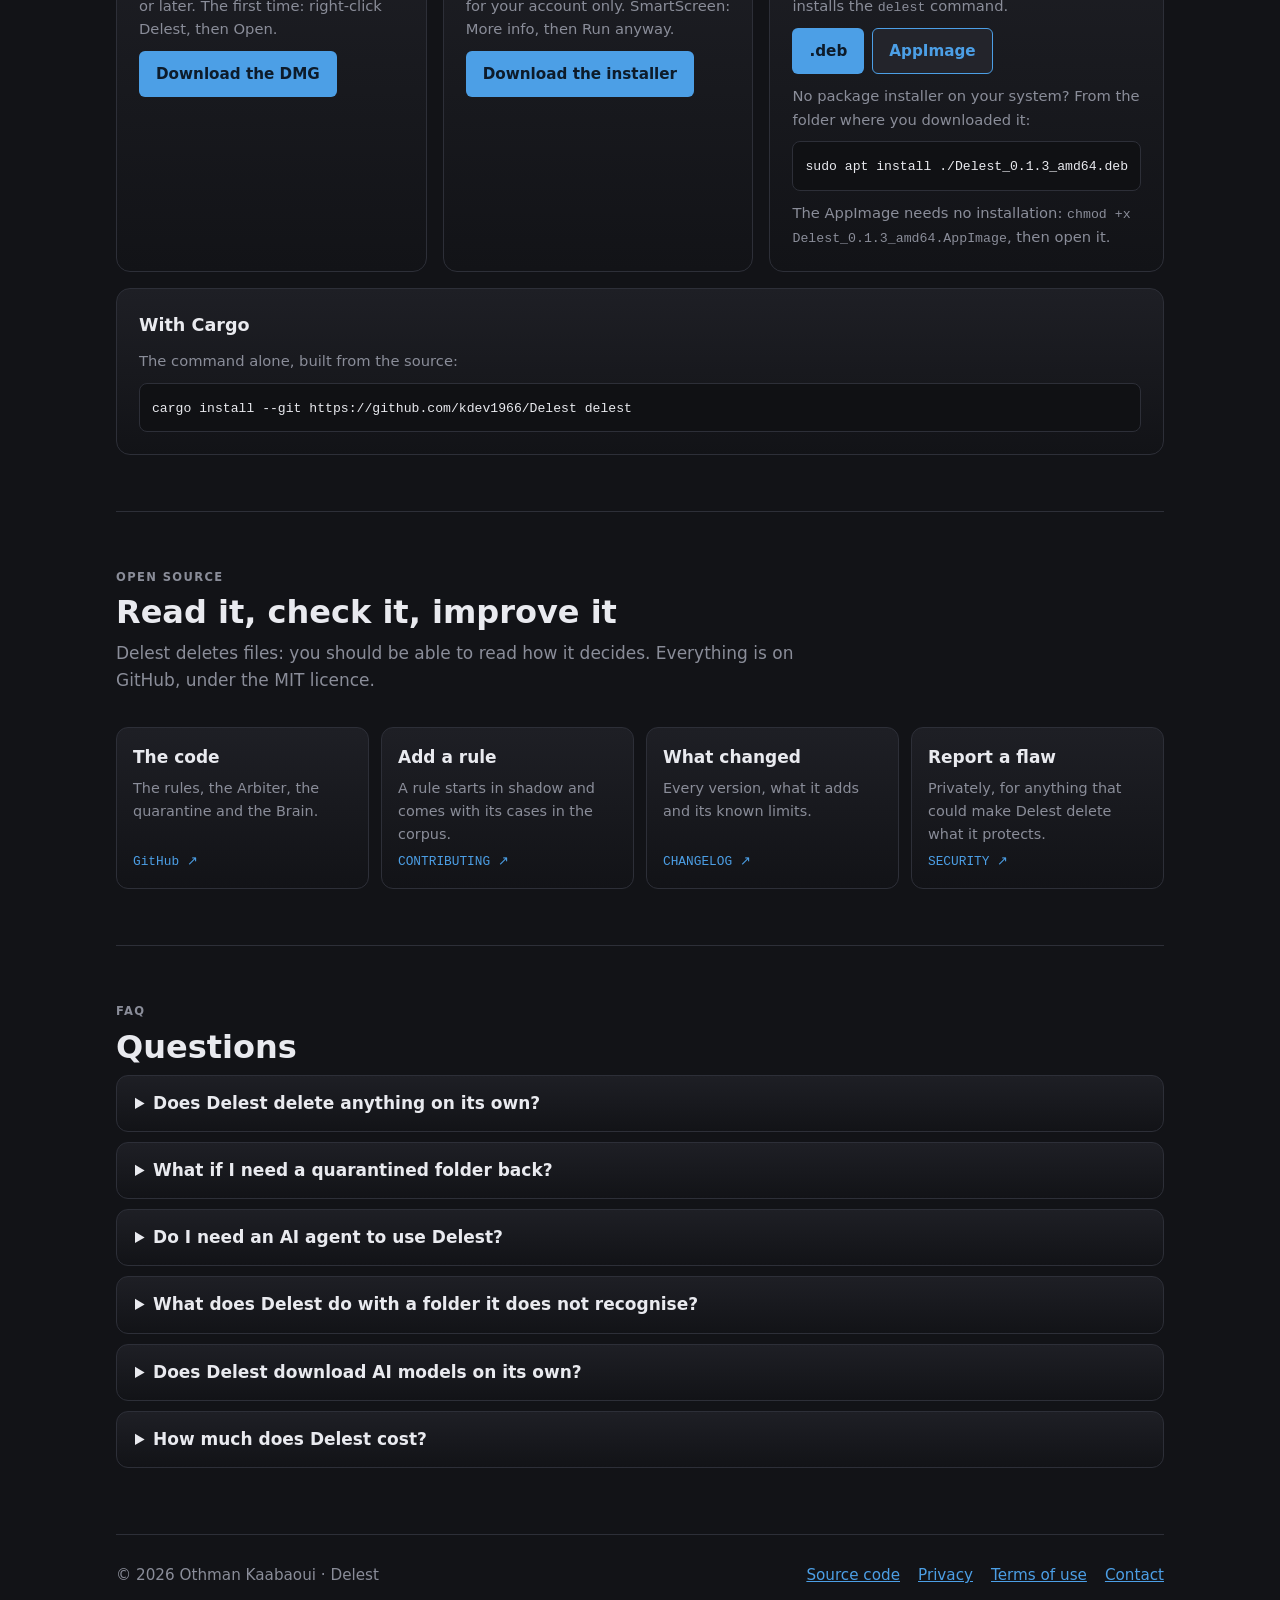
==== commit 697a2a23: "Delest 0.1.3 Co-Authored-By: Claude Opus 5.5 (1M context) <noreply@anthropic.com>" ====
--- a/index.html
+++ b/index.html
@@ -137,9 +137,9 @@
 </section>
 
 <section class="section" id="download">
-<span class="etiquette">Version 0.1.2</span><h2>Download Delest 0.1.2</h2>
+<span class="etiquette">Version 0.1.3</span><h2>Download Delest 0.1.3</h2>
 <p>The app and the <code>delest</code> command, together. The packages are not signed yet: your system asks to confirm the first opening.</p>
-<div class="telechargements"><div class="systeme"><h3>macOS</h3><p>Intel and Apple Silicon, macOS 12 or later. The first time: right-click Delest, then Open.</p><a class="badge plein" href="https://github.com/kdev1966/Delest/releases/download/v0.1.2/Delest_0.1.2_universal.dmg">Download the DMG</a></div><div class="systeme"><h3>Windows</h3><p>Windows 10 or 11, 64-bit, installed for your account only. SmartScreen: More info, then Run anyway.</p><a class="badge plein" href="https://github.com/kdev1966/Delest/releases/download/v0.1.2/Delest_0.1.2_x64-setup.exe">Download the installer</a></div><div class="systeme"><h3>Linux</h3><p>64-bit, with WebKitGTK. The .deb package also installs the <code>delest</code> command.</p><div class="autres"><a class="badge plein" href="https://github.com/kdev1966/Delest/releases/download/v0.1.2/Delest_0.1.2_amd64.deb">.deb</a><a class="badge voile" href="https://github.com/kdev1966/Delest/releases/download/v0.1.2/Delest_0.1.2_amd64.AppImage">AppImage</a></div><p>No package installer on your system? From the folder where you downloaded it:</p><pre class="commande"><code>sudo apt install ./Delest_0.1.2_amd64.deb</code></pre><p>The AppImage needs no installation: <code>chmod +x Delest_0.1.2_amd64.AppImage</code>, then open it.</p></div><div class="systeme cargo"><h3>With Cargo</h3><p>The command alone, built from the source:</p><pre class="commande"><code>cargo install --git https://github.com/kdev1966/Delest delest</code></pre></div></div>
+<div class="telechargements"><div class="systeme"><h3>macOS</h3><p>Intel and Apple Silicon, macOS 12 or later. The first time: right-click Delest, then Open.</p><a class="badge plein" href="https://github.com/kdev1966/Delest/releases/download/v0.1.3/Delest_0.1.3_universal.dmg">Download the DMG</a></div><div class="systeme"><h3>Windows</h3><p>Windows 10 or 11, 64-bit, installed for your account only. SmartScreen: More info, then Run anyway.</p><a class="badge plein" href="https://github.com/kdev1966/Delest/releases/download/v0.1.3/Delest_0.1.3_x64-setup.exe">Download the installer</a></div><div class="systeme"><h3>Linux</h3><p>64-bit, with WebKitGTK. The .deb package also installs the <code>delest</code> command.</p><div class="autres"><a class="badge plein" href="https://github.com/kdev1966/Delest/releases/download/v0.1.3/Delest_0.1.3_amd64.deb">.deb</a><a class="badge voile" href="https://github.com/kdev1966/Delest/releases/download/v0.1.3/Delest_0.1.3_amd64.AppImage">AppImage</a></div><p>No package installer on your system? From the folder where you downloaded it:</p><pre class="commande"><code>sudo apt install ./Delest_0.1.3_amd64.deb</code></pre><p>The AppImage needs no installation: <code>chmod +x Delest_0.1.3_amd64.AppImage</code>, then open it.</p></div><div class="systeme cargo"><h3>With Cargo</h3><p>The command alone, built from the source:</p><pre class="commande"><code>cargo install --git https://github.com/kdev1966/Delest delest</code></pre></div></div>
 </section>
 
 <section class="section" id="source">
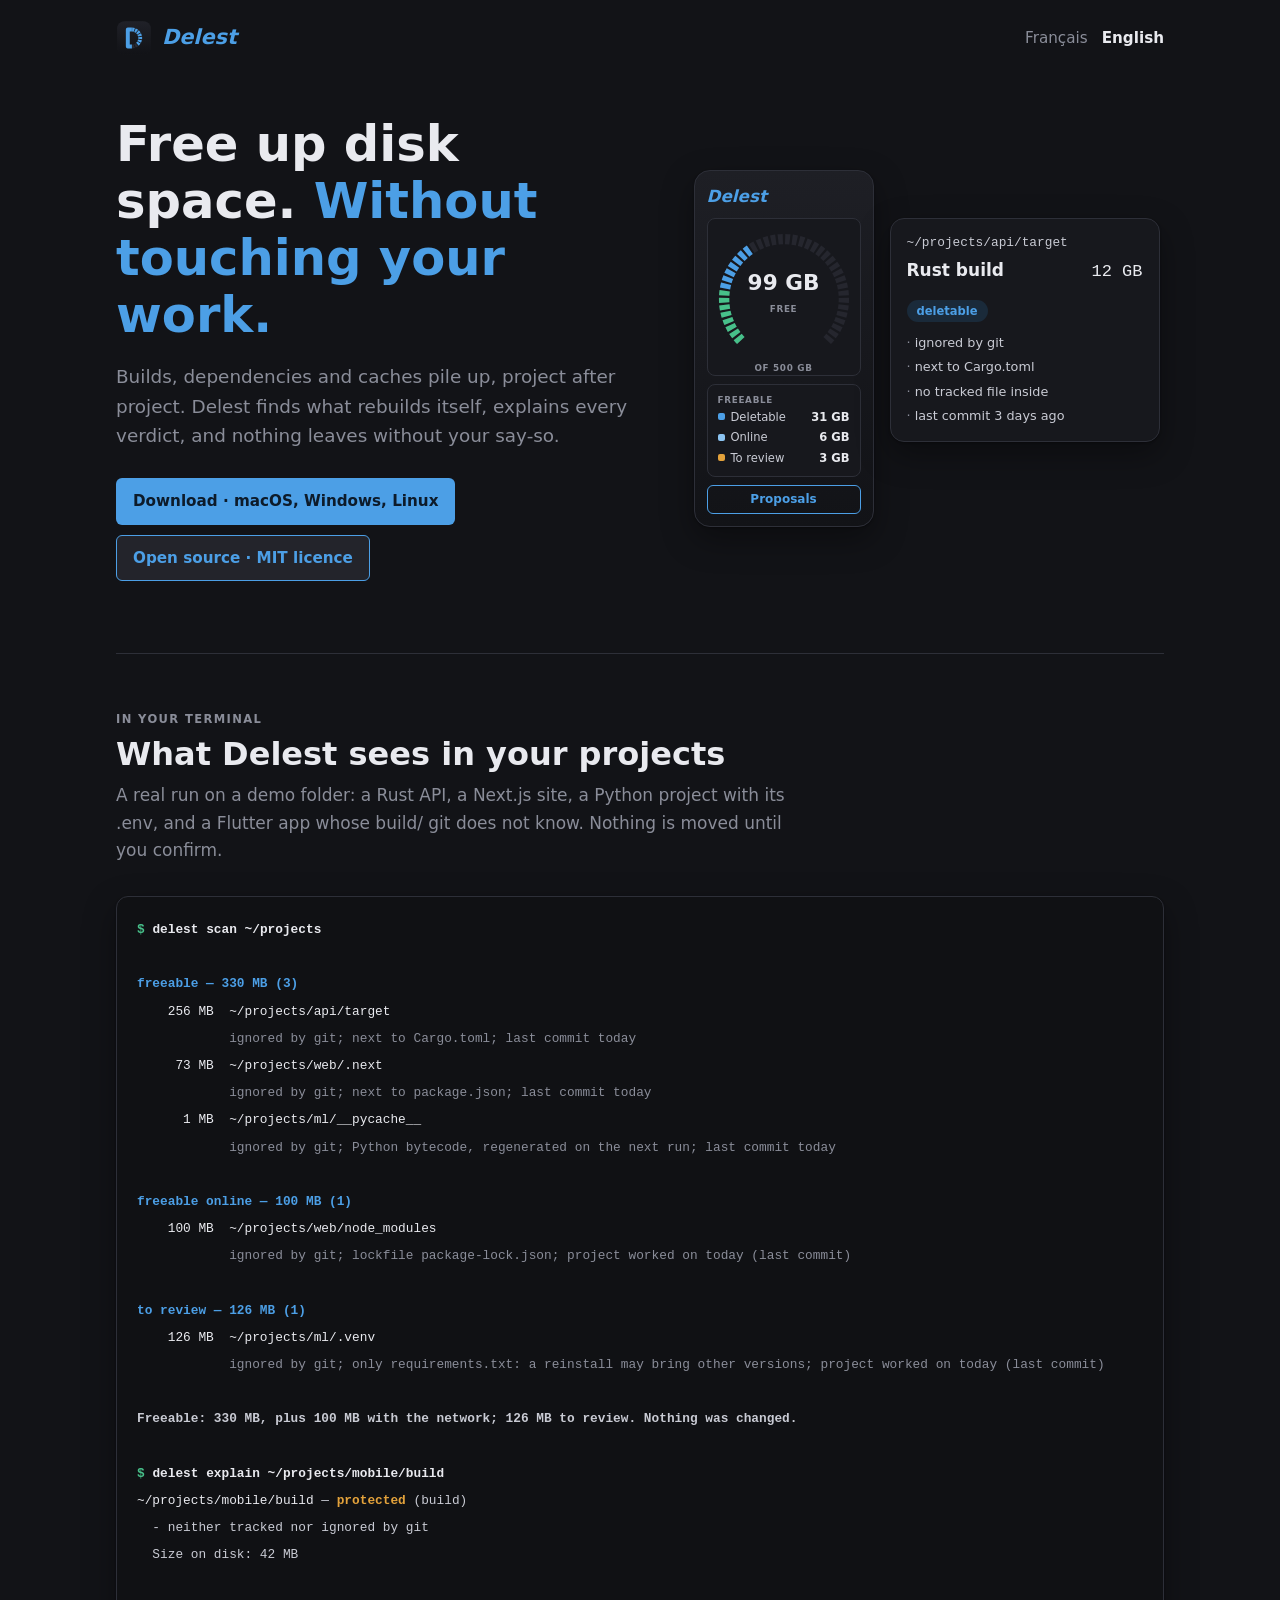
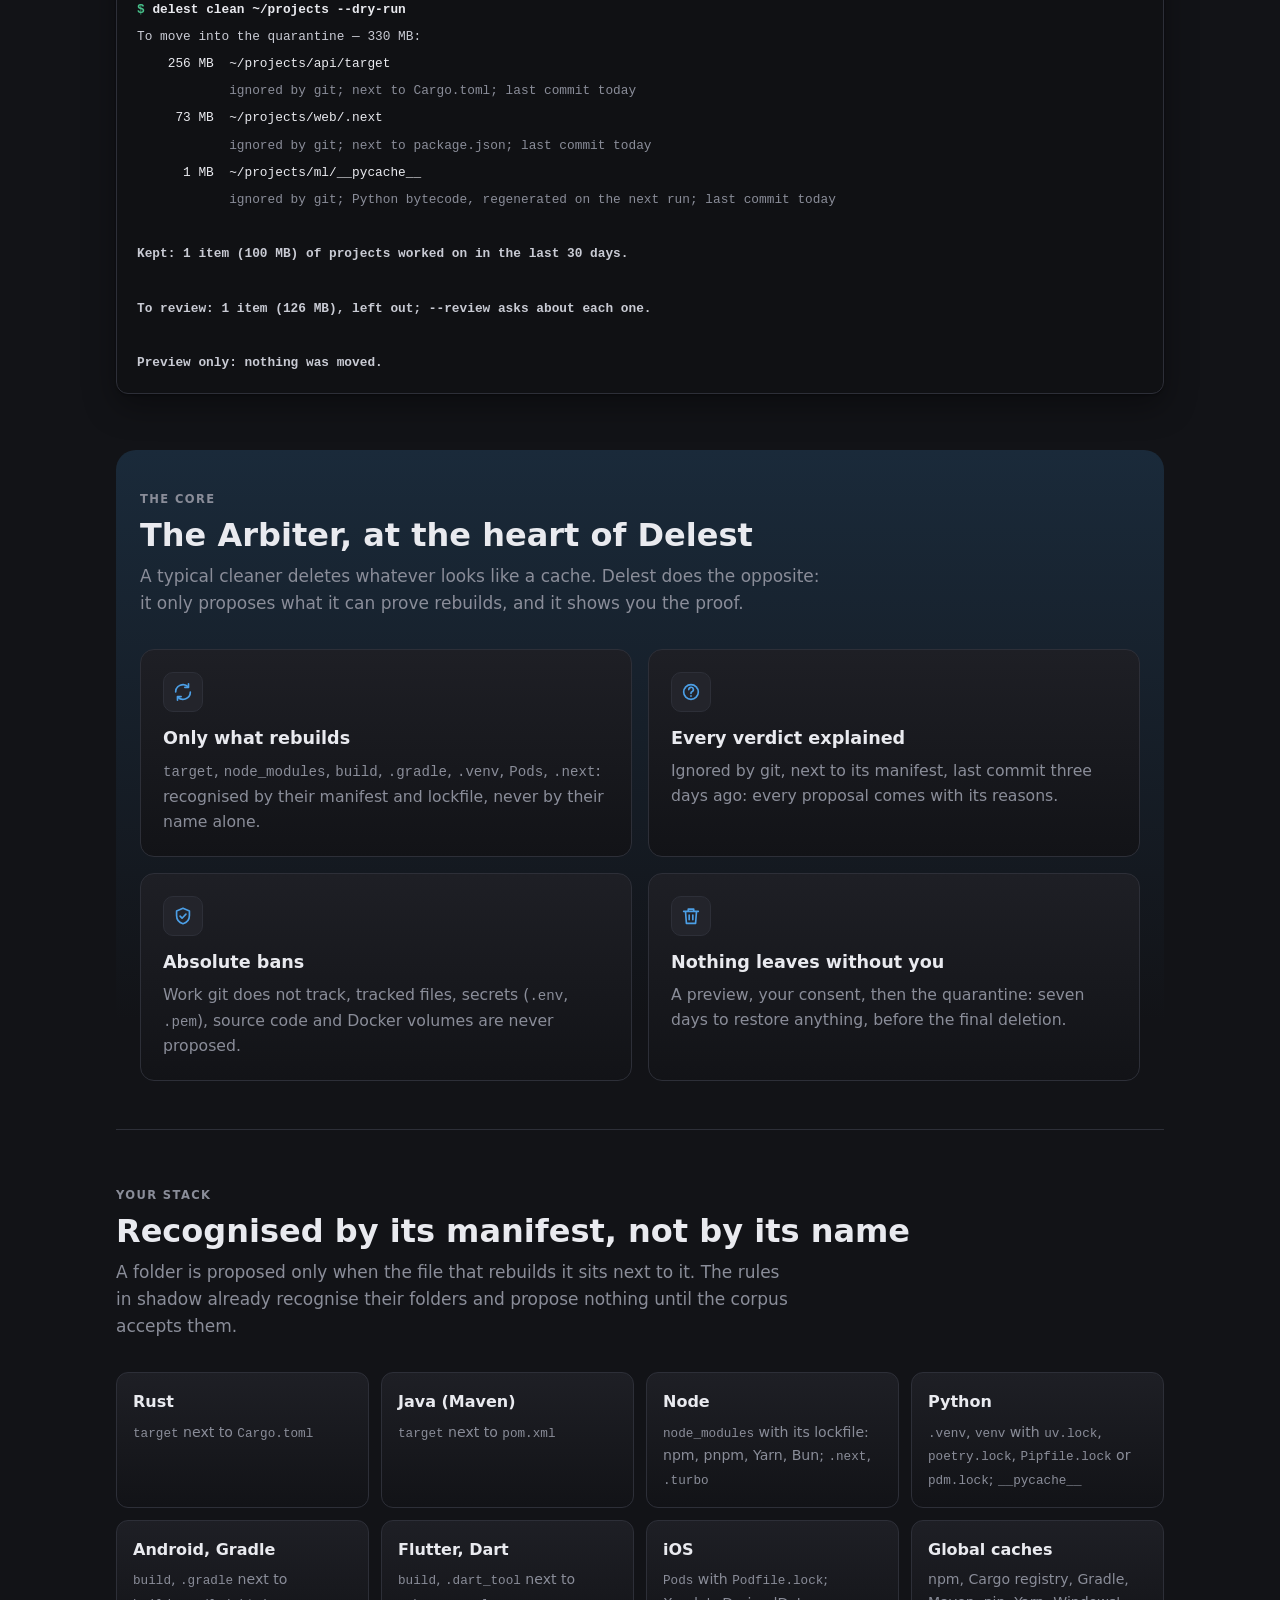
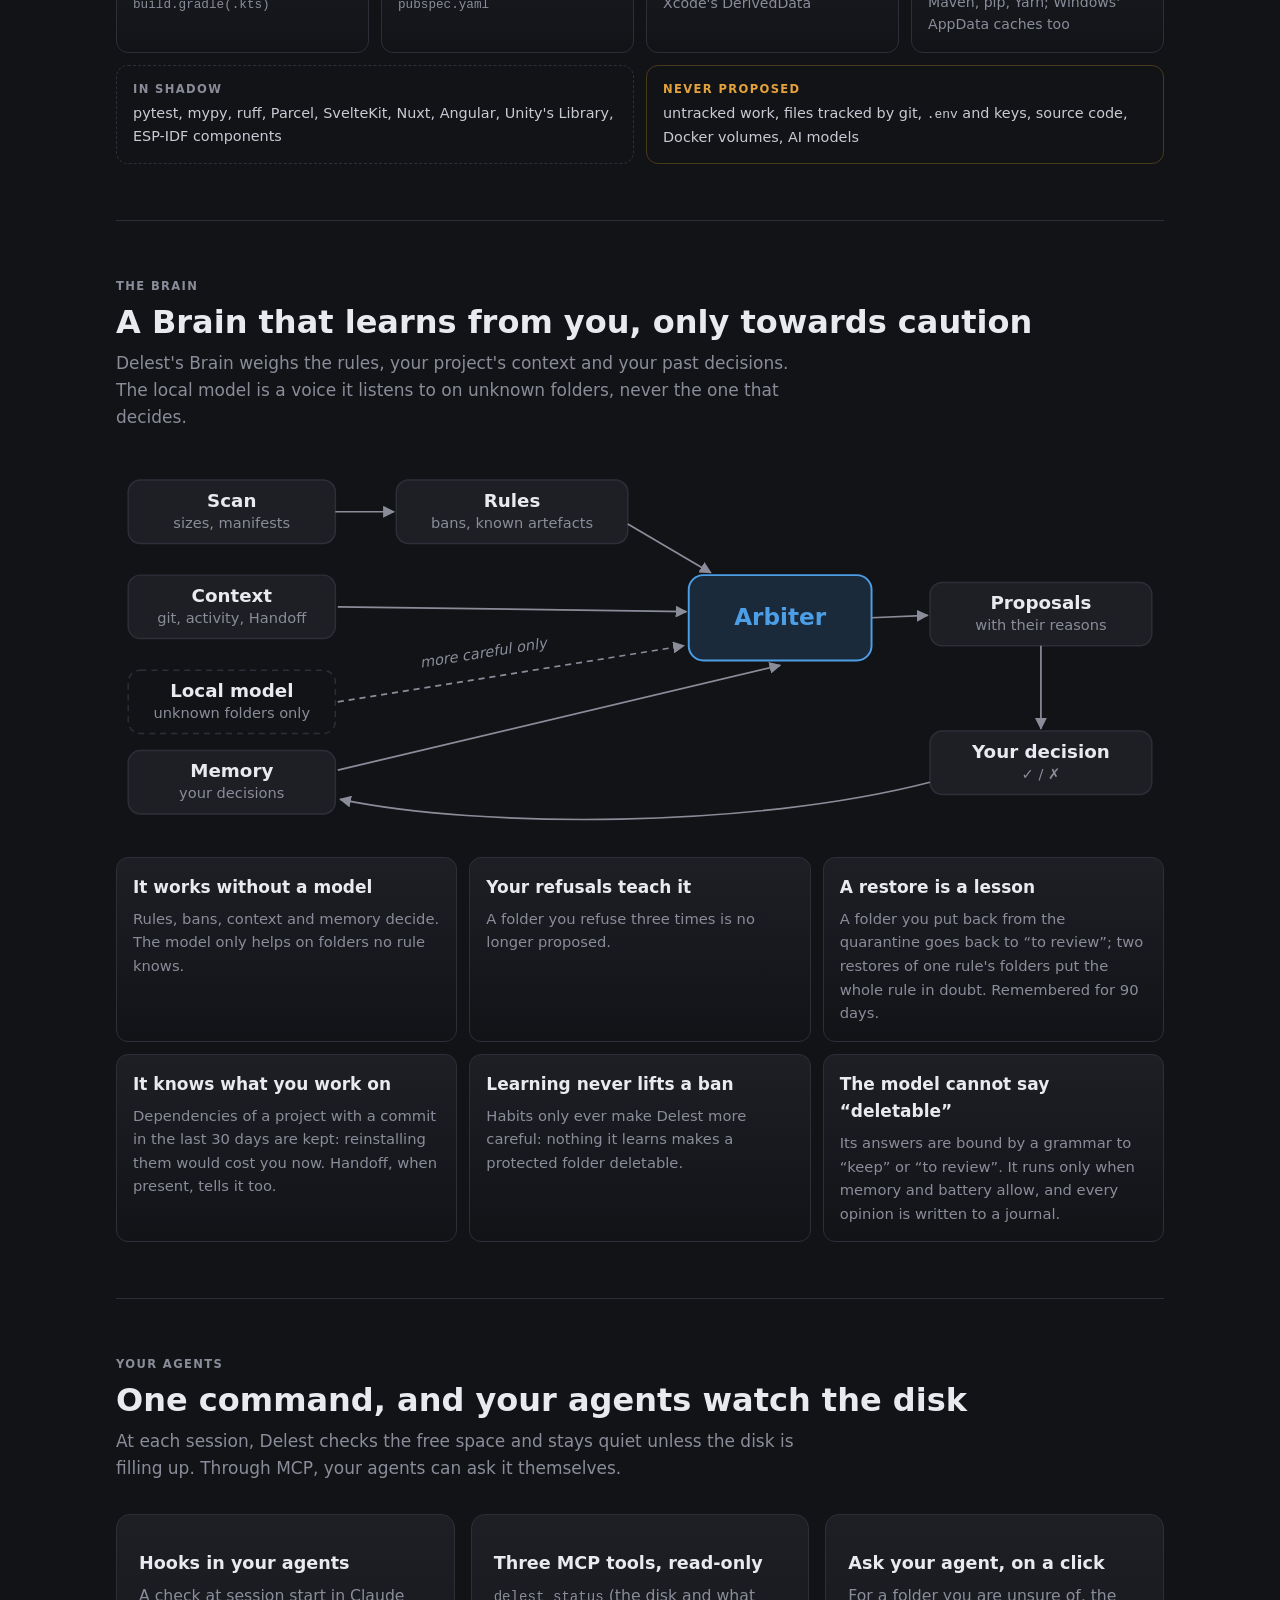
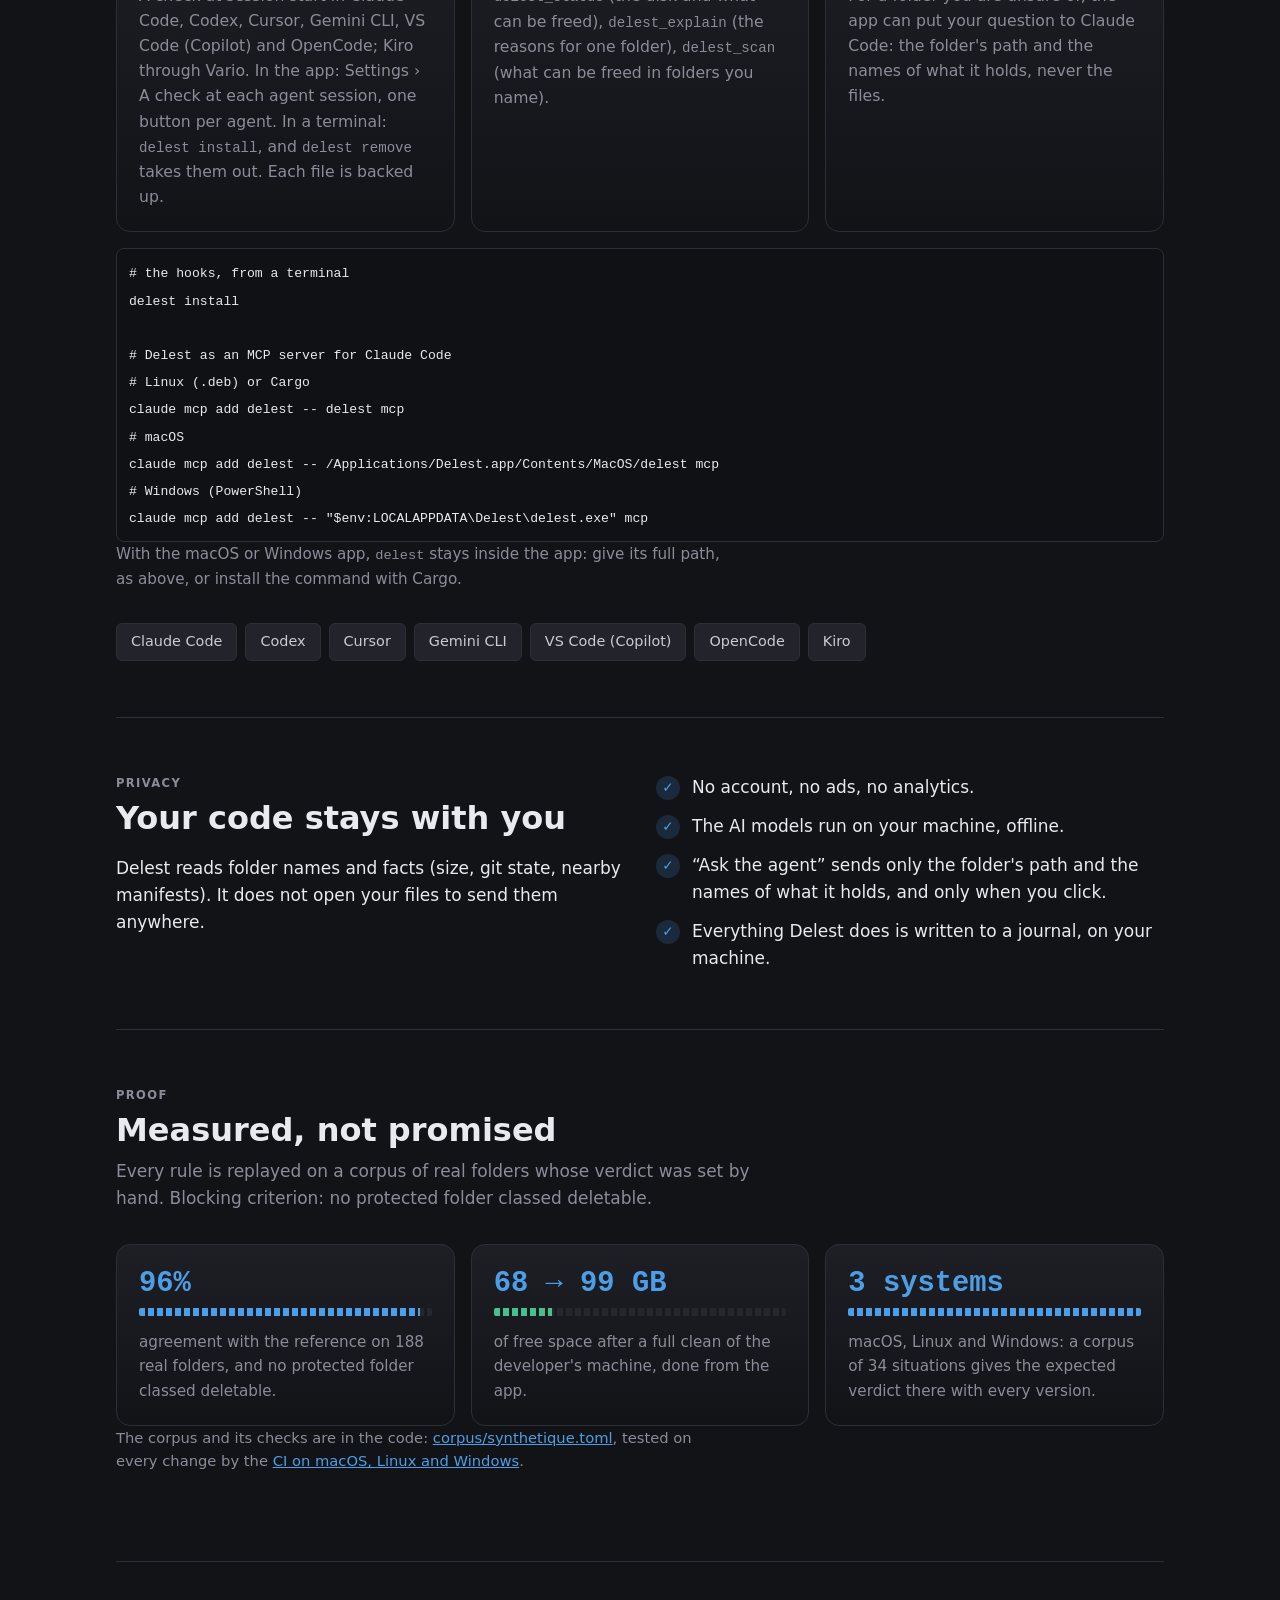
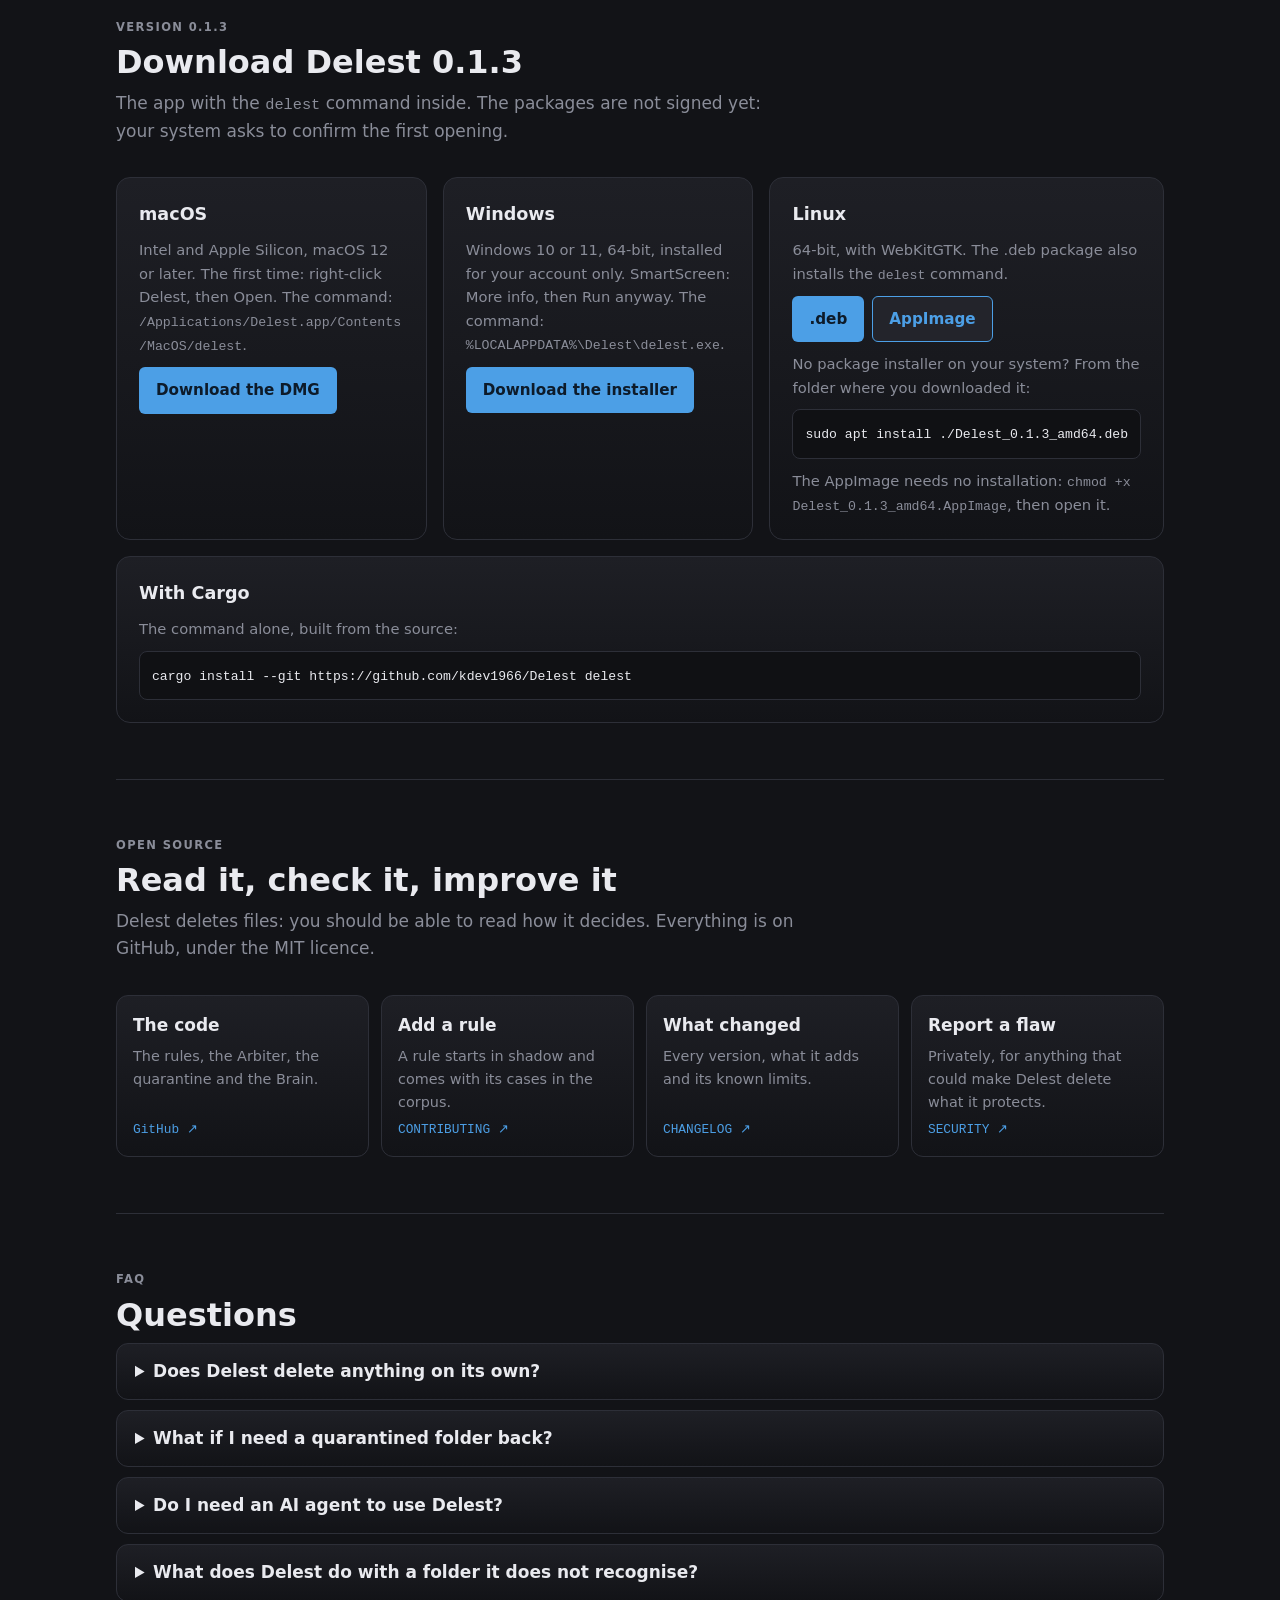
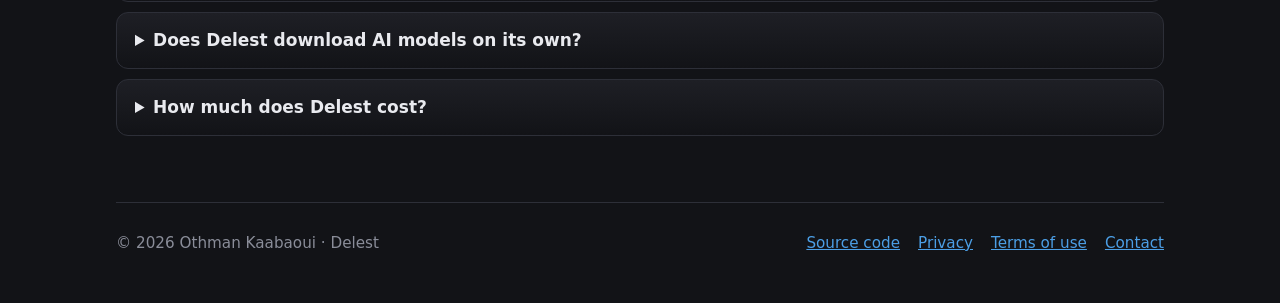
==== commit 75d0c0d2: "The delest command's place with the macOS and Windows apps, the MCP command for each system, and the" ====
--- a/index.html
+++ b/index.html
@@ -115,12 +115,18 @@
 <section class="section" id="agents">
 <span class="etiquette">Your agents</span><h2>One command, and your agents watch the disk</h2>
 <p>At each session, Delest checks the free space and stays quiet unless the disk is filling up. Through MCP, your agents can ask it themselves.</p>
-<div class="grille"><div class="carte"><h3>Hooks in your agents</h3><p><code>delest install</code> adds a check at session start to Claude Code, Codex, Cursor, Gemini CLI, VS Code (Copilot) and OpenCode; Kiro through Vario. Each file is backed up; <code>delest remove</code> takes them out.</p></div><div class="carte"><h3>Three MCP tools, read-only</h3><p><code>delest_status</code> (the disk and what can be freed), <code>delest_explain</code> (the reasons for one folder), <code>delest_scan</code> (what can be freed in folders you name).</p></div><div class="carte"><h3>Ask your agent, on a click</h3><p>For a folder you are unsure of, the app can put your question to Claude Code: the folder's path and the names of what it holds, never the files.</p></div></div>
-<pre class="commande"><code># the hooks
+<div class="grille"><div class="carte"><h3>Hooks in your agents</h3><p>A check at session start in Claude Code, Codex, Cursor, Gemini CLI, VS Code (Copilot) and OpenCode; Kiro through Vario. In the app: Settings › A check at each agent session, one button per agent. In a terminal: <code>delest install</code>, and <code>delest remove</code> takes them out. Each file is backed up.</p></div><div class="carte"><h3>Three MCP tools, read-only</h3><p><code>delest_status</code> (the disk and what can be freed), <code>delest_explain</code> (the reasons for one folder), <code>delest_scan</code> (what can be freed in folders you name).</p></div><div class="carte"><h3>Ask your agent, on a click</h3><p>For a folder you are unsure of, the app can put your question to Claude Code: the folder's path and the names of what it holds, never the files.</p></div></div>
+<pre class="commande"><code># the hooks, from a terminal
 delest install
 
 # Delest as an MCP server for Claude Code
-claude mcp add delest -- delest mcp</code></pre>
+# Linux (.deb) or Cargo
+claude mcp add delest -- delest mcp
+# macOS
+claude mcp add delest -- /Applications/Delest.app/Contents/MacOS/delest mcp
+# Windows (PowerShell)
+claude mcp add delest -- "$env:LOCALAPPDATA\Delest\delest.exe" mcp</code></pre>
+<p class="note">With the macOS or Windows app, <code>delest</code> stays inside the app: give its full path, as above, or install the command with Cargo.</p>
 <ul class="agents"><li>Claude Code</li><li>Codex</li><li>Cursor</li><li>Gemini CLI</li><li>VS Code (Copilot)</li><li>OpenCode</li><li>Kiro</li></ul>
 </section>
 
@@ -138,8 +144,8 @@
 
 <section class="section" id="download">
 <span class="etiquette">Version 0.1.3</span><h2>Download Delest 0.1.3</h2>
-<p>The app and the <code>delest</code> command, together. The packages are not signed yet: your system asks to confirm the first opening.</p>
-<div class="telechargements"><div class="systeme"><h3>macOS</h3><p>Intel and Apple Silicon, macOS 12 or later. The first time: right-click Delest, then Open.</p><a class="badge plein" href="https://github.com/kdev1966/Delest/releases/download/v0.1.3/Delest_0.1.3_universal.dmg">Download the DMG</a></div><div class="systeme"><h3>Windows</h3><p>Windows 10 or 11, 64-bit, installed for your account only. SmartScreen: More info, then Run anyway.</p><a class="badge plein" href="https://github.com/kdev1966/Delest/releases/download/v0.1.3/Delest_0.1.3_x64-setup.exe">Download the installer</a></div><div class="systeme"><h3>Linux</h3><p>64-bit, with WebKitGTK. The .deb package also installs the <code>delest</code> command.</p><div class="autres"><a class="badge plein" href="https://github.com/kdev1966/Delest/releases/download/v0.1.3/Delest_0.1.3_amd64.deb">.deb</a><a class="badge voile" href="https://github.com/kdev1966/Delest/releases/download/v0.1.3/Delest_0.1.3_amd64.AppImage">AppImage</a></div><p>No package installer on your system? From the folder where you downloaded it:</p><pre class="commande"><code>sudo apt install ./Delest_0.1.3_amd64.deb</code></pre><p>The AppImage needs no installation: <code>chmod +x Delest_0.1.3_amd64.AppImage</code>, then open it.</p></div><div class="systeme cargo"><h3>With Cargo</h3><p>The command alone, built from the source:</p><pre class="commande"><code>cargo install --git https://github.com/kdev1966/Delest delest</code></pre></div></div>
+<p>The app with the <code>delest</code> command inside. The packages are not signed yet: your system asks to confirm the first opening.</p>
+<div class="telechargements"><div class="systeme"><h3>macOS</h3><p>Intel and Apple Silicon, macOS 12 or later. The first time: right-click Delest, then Open. The command: <code>/Applications/Delest.app/Contents/MacOS/delest</code>.</p><a class="badge plein" href="https://github.com/kdev1966/Delest/releases/download/v0.1.3/Delest_0.1.3_universal.dmg">Download the DMG</a></div><div class="systeme"><h3>Windows</h3><p>Windows 10 or 11, 64-bit, installed for your account only. SmartScreen: More info, then Run anyway. The command: <code>%LOCALAPPDATA%\Delest\delest.exe</code>.</p><a class="badge plein" href="https://github.com/kdev1966/Delest/releases/download/v0.1.3/Delest_0.1.3_x64-setup.exe">Download the installer</a></div><div class="systeme"><h3>Linux</h3><p>64-bit, with WebKitGTK. The .deb package also installs the <code>delest</code> command.</p><div class="autres"><a class="badge plein" href="https://github.com/kdev1966/Delest/releases/download/v0.1.3/Delest_0.1.3_amd64.deb">.deb</a><a class="badge voile" href="https://github.com/kdev1966/Delest/releases/download/v0.1.3/Delest_0.1.3_amd64.AppImage">AppImage</a></div><p>No package installer on your system? From the folder where you downloaded it:</p><pre class="commande"><code>sudo apt install ./Delest_0.1.3_amd64.deb</code></pre><p>The AppImage needs no installation: <code>chmod +x Delest_0.1.3_amd64.AppImage</code>, then open it.</p></div><div class="systeme cargo"><h3>With Cargo</h3><p>The command alone, built from the source:</p><pre class="commande"><code>cargo install --git https://github.com/kdev1966/Delest delest</code></pre></div></div>
 </section>
 
 <section class="section" id="source">
--- a/style.css
+++ b/style.css
@@ -108,6 +108,7 @@
 /* A command to copy, as the app's display plates. */
 .commande { margin: 0; padding: 10px 12px; border-radius: 8px; background: var(--ecran); border: 1px solid var(--filet); overflow-x: auto; }
 .commande code { font-size: .82rem; color: var(--encre); user-select: all; white-space: pre; }
+.note { color: var(--graphite); font-size: .95rem; margin: 10px 0 0; }
 
 .questions details { border-radius: 12px; padding: 14px 18px; margin-bottom: 10px; }
 .questions summary { cursor: pointer; font-weight: 600; }
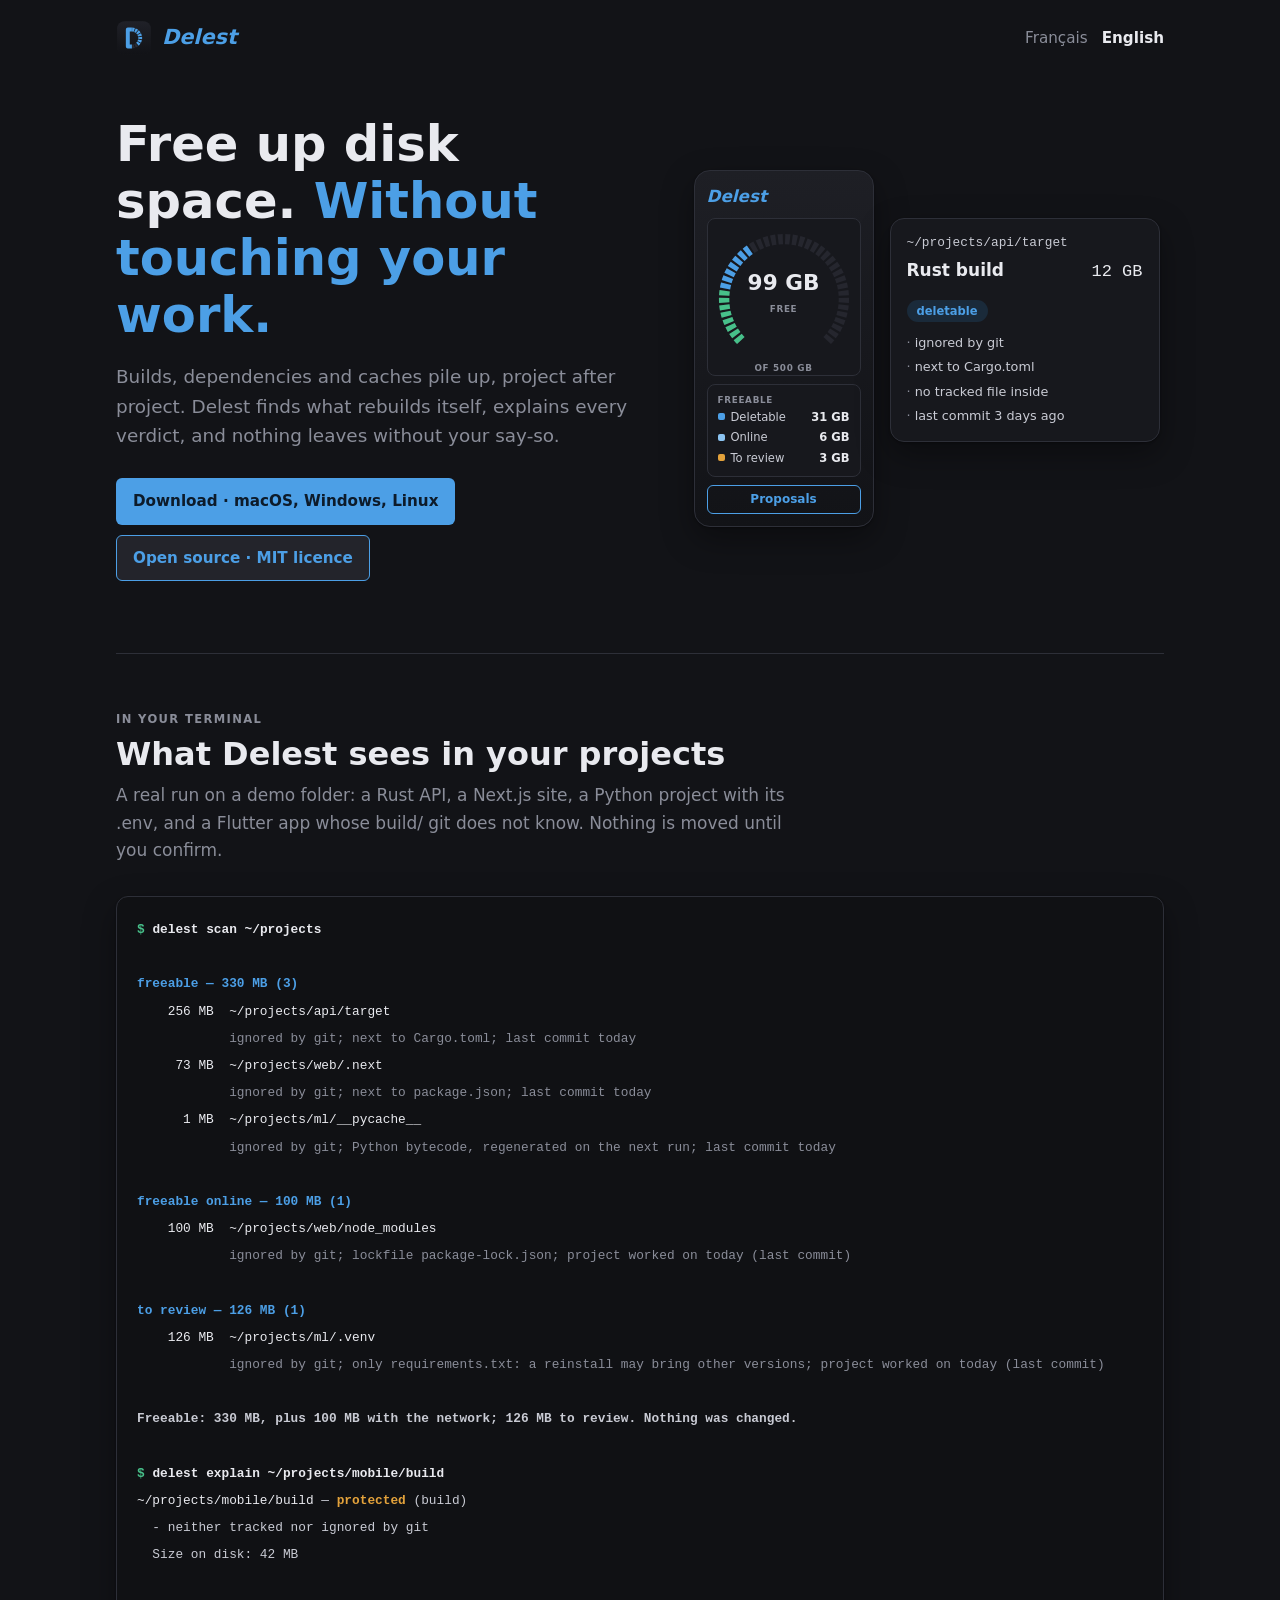
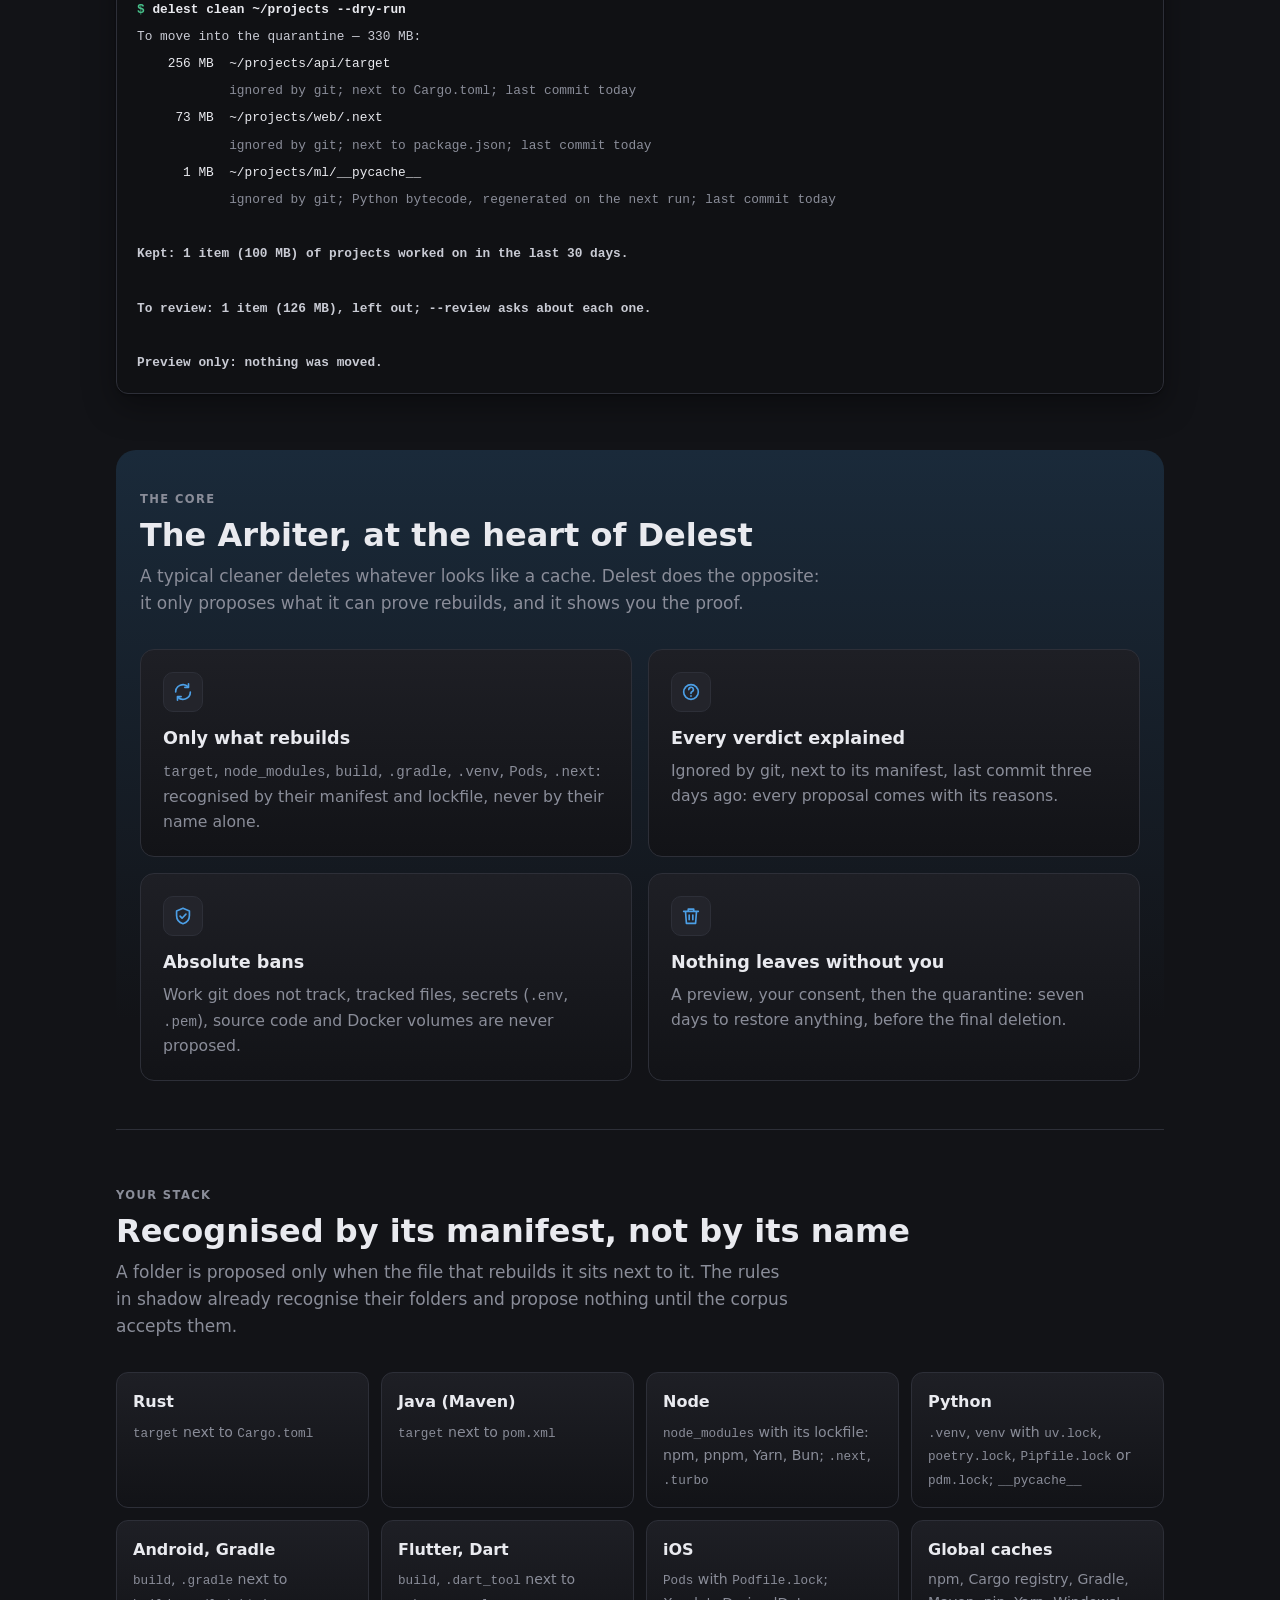
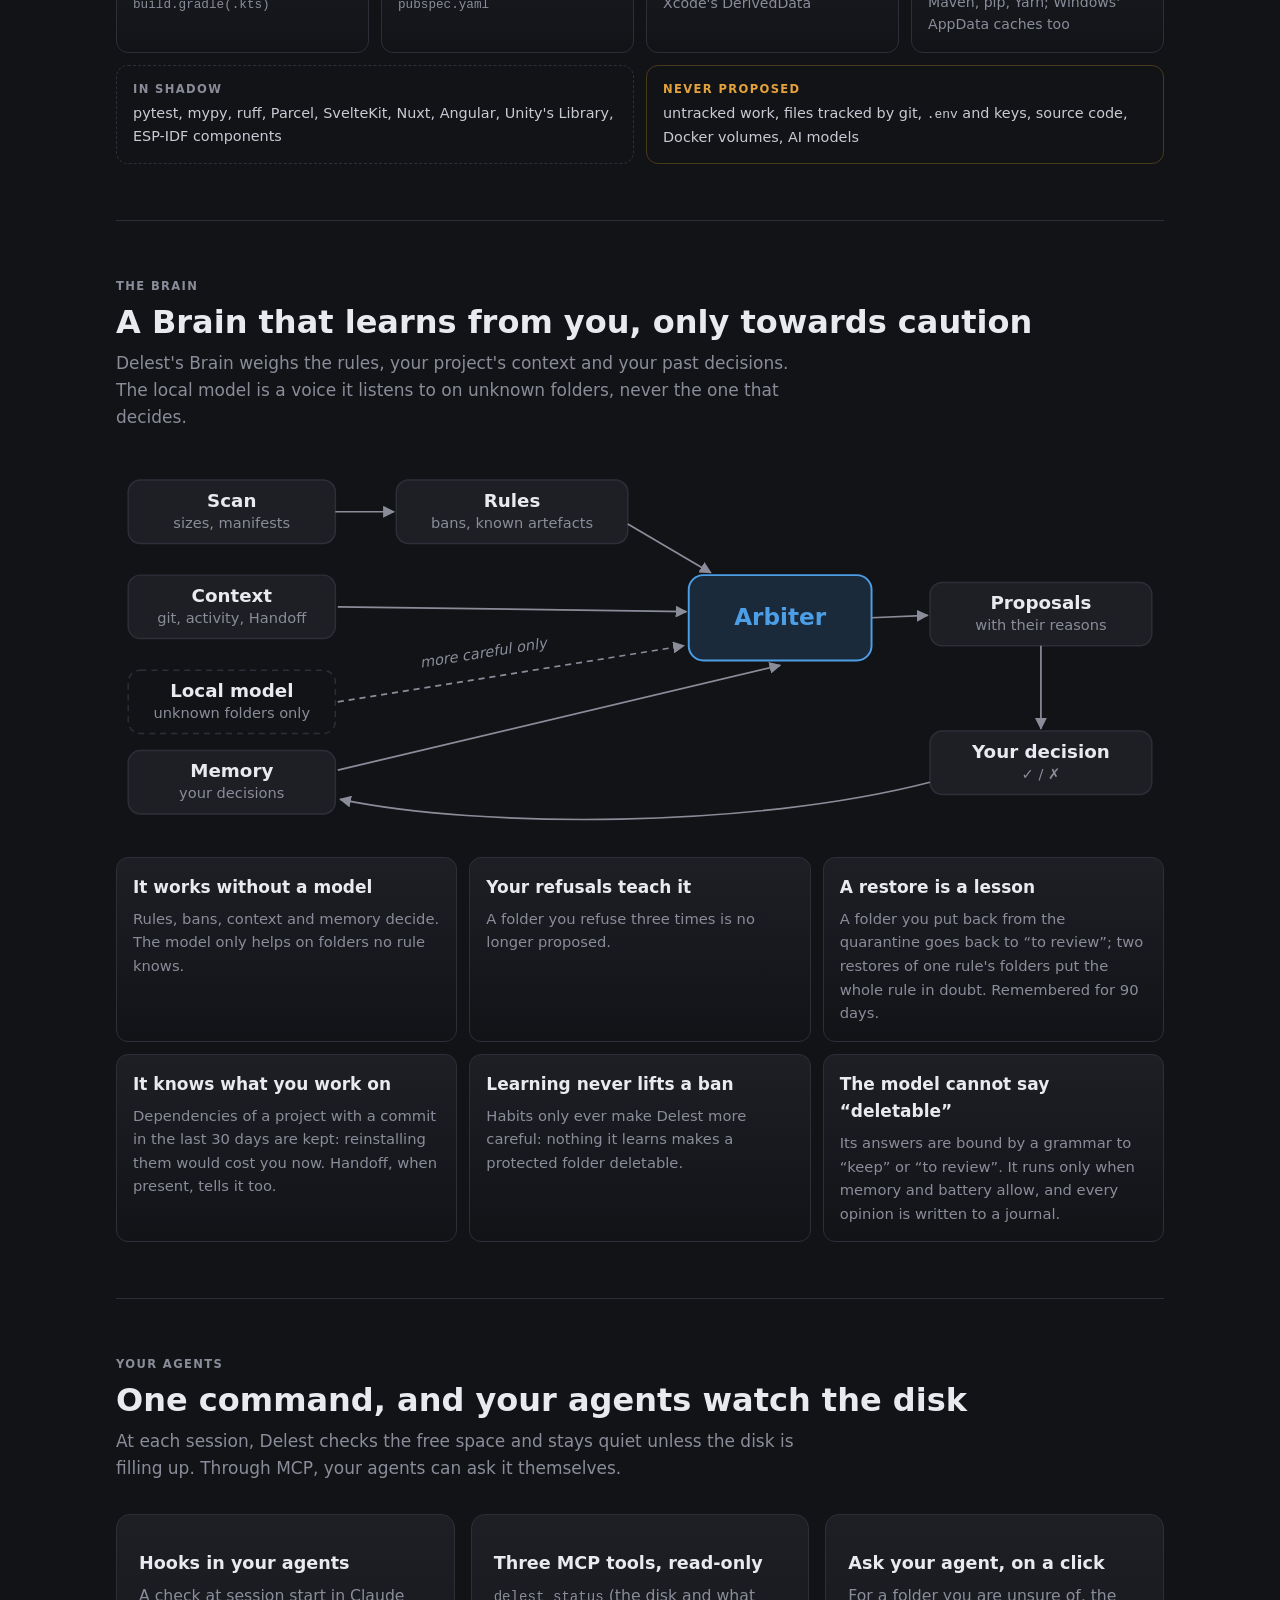
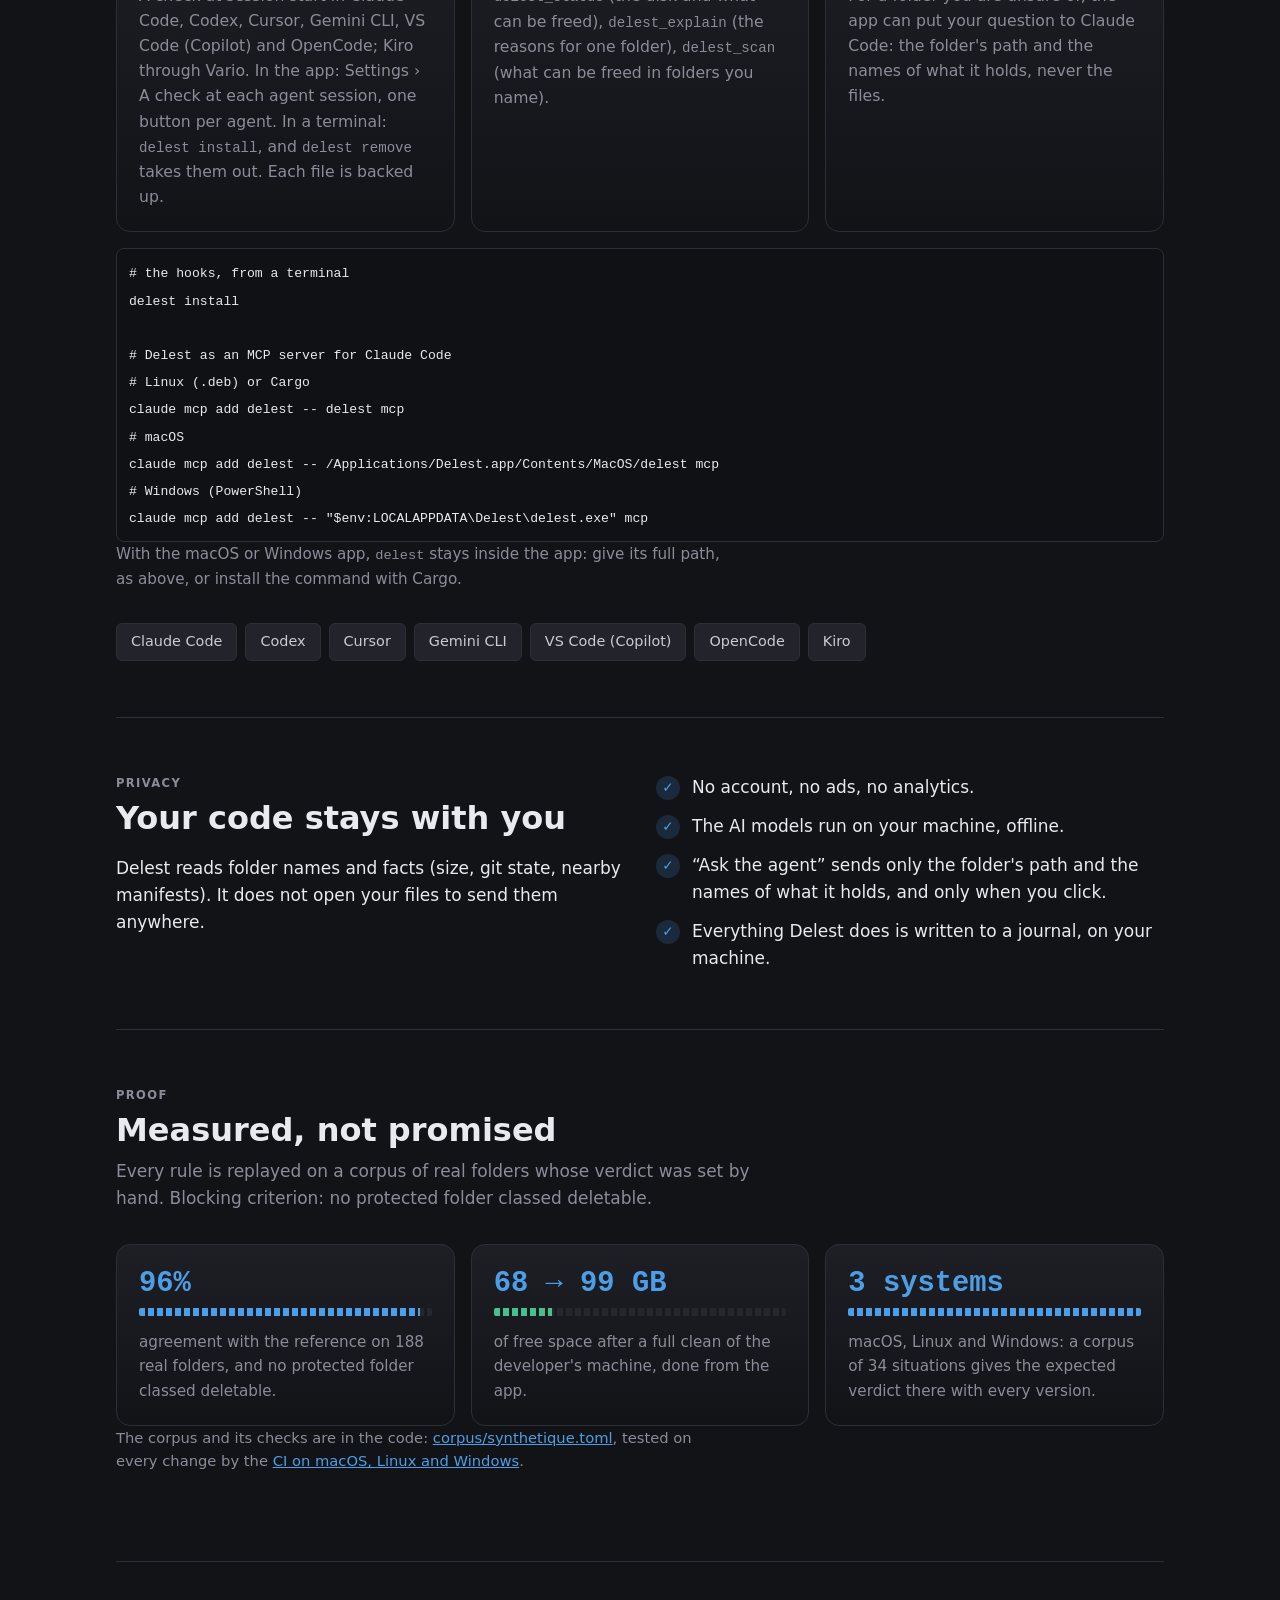
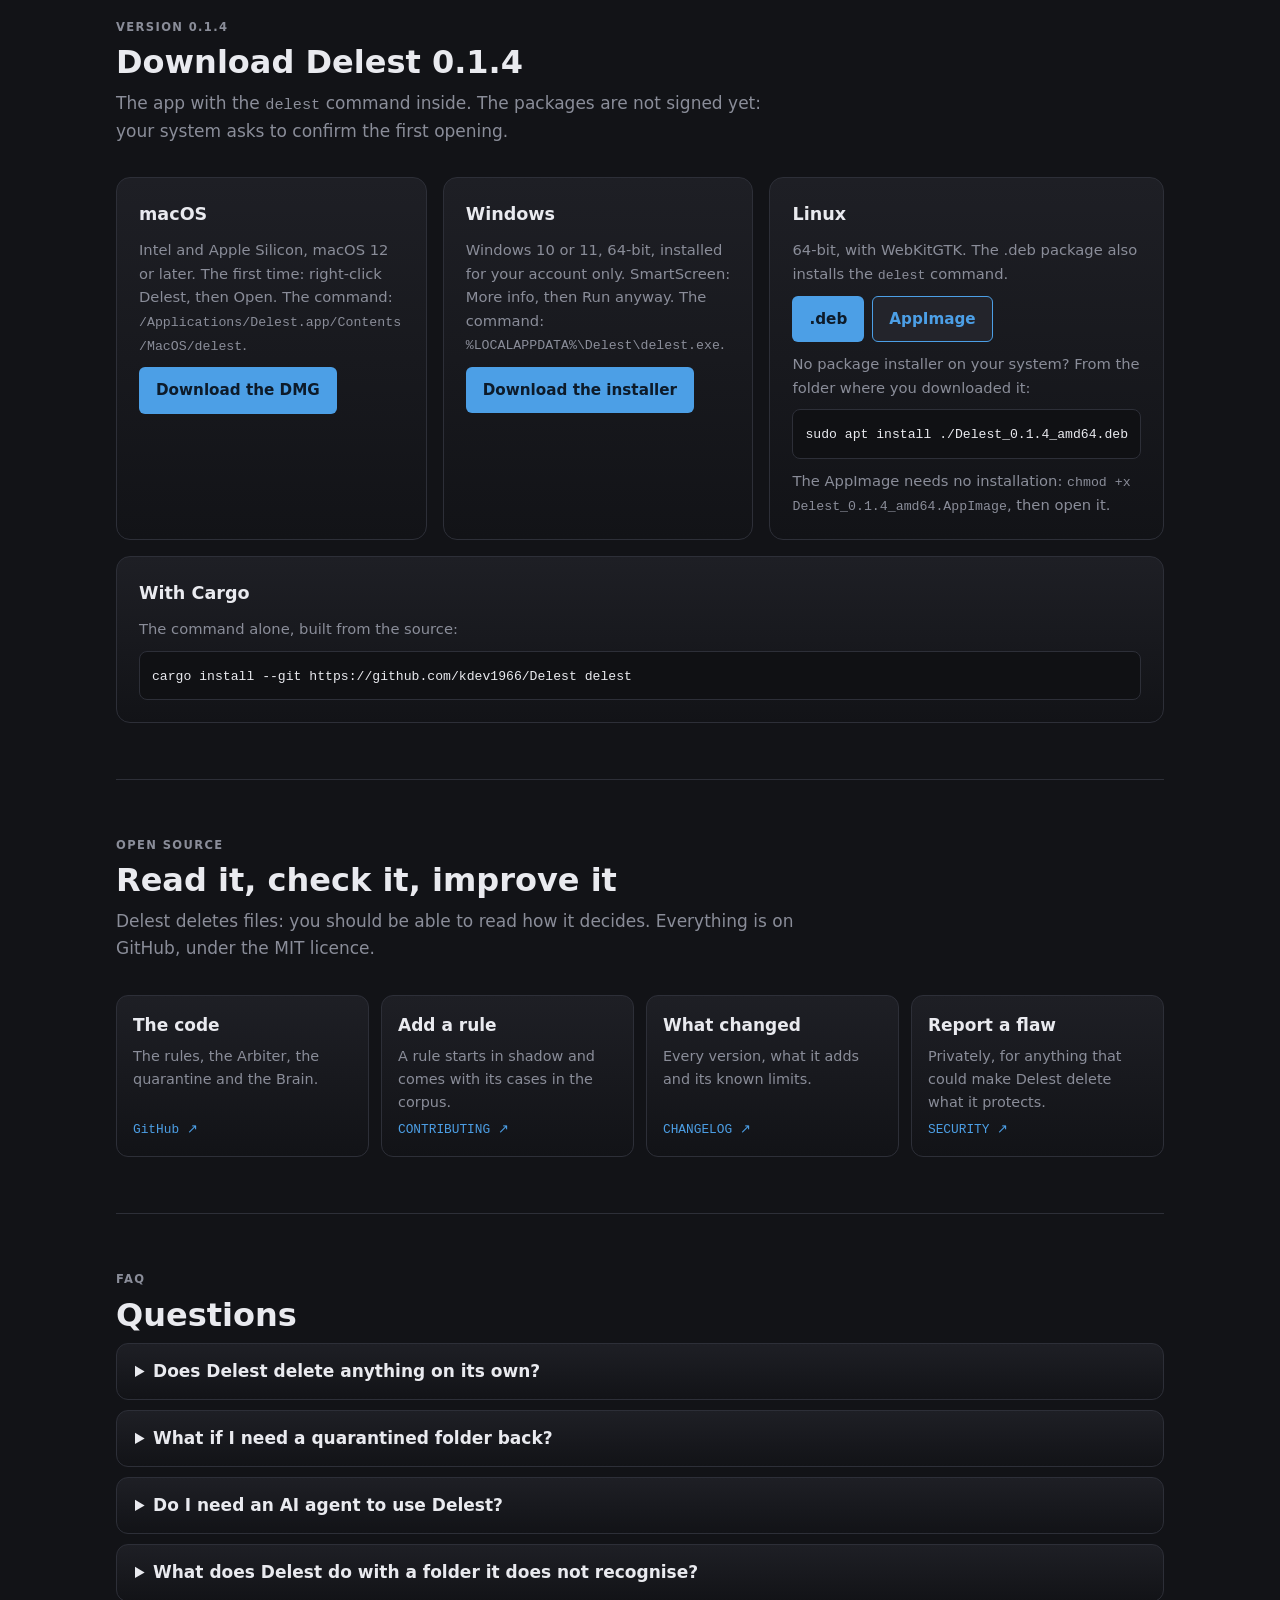
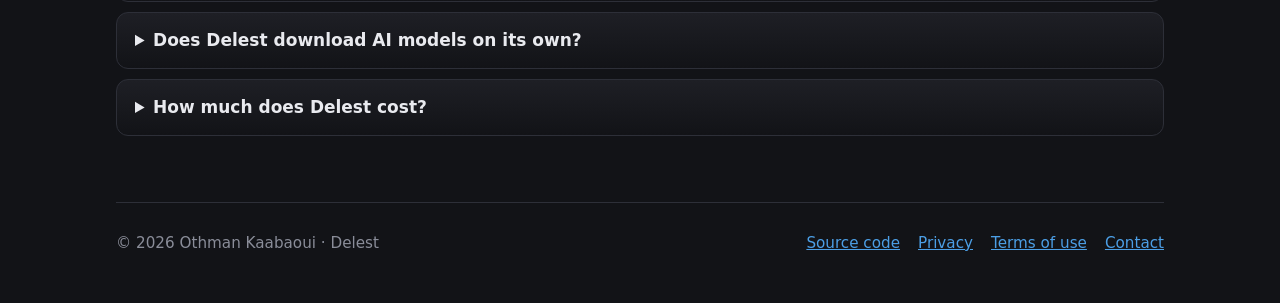
==== commit 009ad2ef: "Delest 0.1.4 Co-Authored-By: Claude Opus 5.5 <noreply@anthropic.com>" ====
--- a/index.html
+++ b/index.html
@@ -143,9 +143,9 @@
 </section>
 
 <section class="section" id="download">
-<span class="etiquette">Version 0.1.3</span><h2>Download Delest 0.1.3</h2>
+<span class="etiquette">Version 0.1.4</span><h2>Download Delest 0.1.4</h2>
 <p>The app with the <code>delest</code> command inside. The packages are not signed yet: your system asks to confirm the first opening.</p>
-<div class="telechargements"><div class="systeme"><h3>macOS</h3><p>Intel and Apple Silicon, macOS 12 or later. The first time: right-click Delest, then Open. The command: <code>/Applications/Delest.app/Contents/MacOS/delest</code>.</p><a class="badge plein" href="https://github.com/kdev1966/Delest/releases/download/v0.1.3/Delest_0.1.3_universal.dmg">Download the DMG</a></div><div class="systeme"><h3>Windows</h3><p>Windows 10 or 11, 64-bit, installed for your account only. SmartScreen: More info, then Run anyway. The command: <code>%LOCALAPPDATA%\Delest\delest.exe</code>.</p><a class="badge plein" href="https://github.com/kdev1966/Delest/releases/download/v0.1.3/Delest_0.1.3_x64-setup.exe">Download the installer</a></div><div class="systeme"><h3>Linux</h3><p>64-bit, with WebKitGTK. The .deb package also installs the <code>delest</code> command.</p><div class="autres"><a class="badge plein" href="https://github.com/kdev1966/Delest/releases/download/v0.1.3/Delest_0.1.3_amd64.deb">.deb</a><a class="badge voile" href="https://github.com/kdev1966/Delest/releases/download/v0.1.3/Delest_0.1.3_amd64.AppImage">AppImage</a></div><p>No package installer on your system? From the folder where you downloaded it:</p><pre class="commande"><code>sudo apt install ./Delest_0.1.3_amd64.deb</code></pre><p>The AppImage needs no installation: <code>chmod +x Delest_0.1.3_amd64.AppImage</code>, then open it.</p></div><div class="systeme cargo"><h3>With Cargo</h3><p>The command alone, built from the source:</p><pre class="commande"><code>cargo install --git https://github.com/kdev1966/Delest delest</code></pre></div></div>
+<div class="telechargements"><div class="systeme"><h3>macOS</h3><p>Intel and Apple Silicon, macOS 12 or later. The first time: right-click Delest, then Open. The command: <code>/Applications/Delest.app/Contents/MacOS/delest</code>.</p><a class="badge plein" href="https://github.com/kdev1966/Delest/releases/download/v0.1.4/Delest_0.1.4_universal.dmg">Download the DMG</a></div><div class="systeme"><h3>Windows</h3><p>Windows 10 or 11, 64-bit, installed for your account only. SmartScreen: More info, then Run anyway. The command: <code>%LOCALAPPDATA%\Delest\delest.exe</code>.</p><a class="badge plein" href="https://github.com/kdev1966/Delest/releases/download/v0.1.4/Delest_0.1.4_x64-setup.exe">Download the installer</a></div><div class="systeme"><h3>Linux</h3><p>64-bit, with WebKitGTK. The .deb package also installs the <code>delest</code> command.</p><div class="autres"><a class="badge plein" href="https://github.com/kdev1966/Delest/releases/download/v0.1.4/Delest_0.1.4_amd64.deb">.deb</a><a class="badge voile" href="https://github.com/kdev1966/Delest/releases/download/v0.1.4/Delest_0.1.4_amd64.AppImage">AppImage</a></div><p>No package installer on your system? From the folder where you downloaded it:</p><pre class="commande"><code>sudo apt install ./Delest_0.1.4_amd64.deb</code></pre><p>The AppImage needs no installation: <code>chmod +x Delest_0.1.4_amd64.AppImage</code>, then open it.</p></div><div class="systeme cargo"><h3>With Cargo</h3><p>The command alone, built from the source:</p><pre class="commande"><code>cargo install --git https://github.com/kdev1966/Delest delest</code></pre></div></div>
 </section>
 
 <section class="section" id="source">
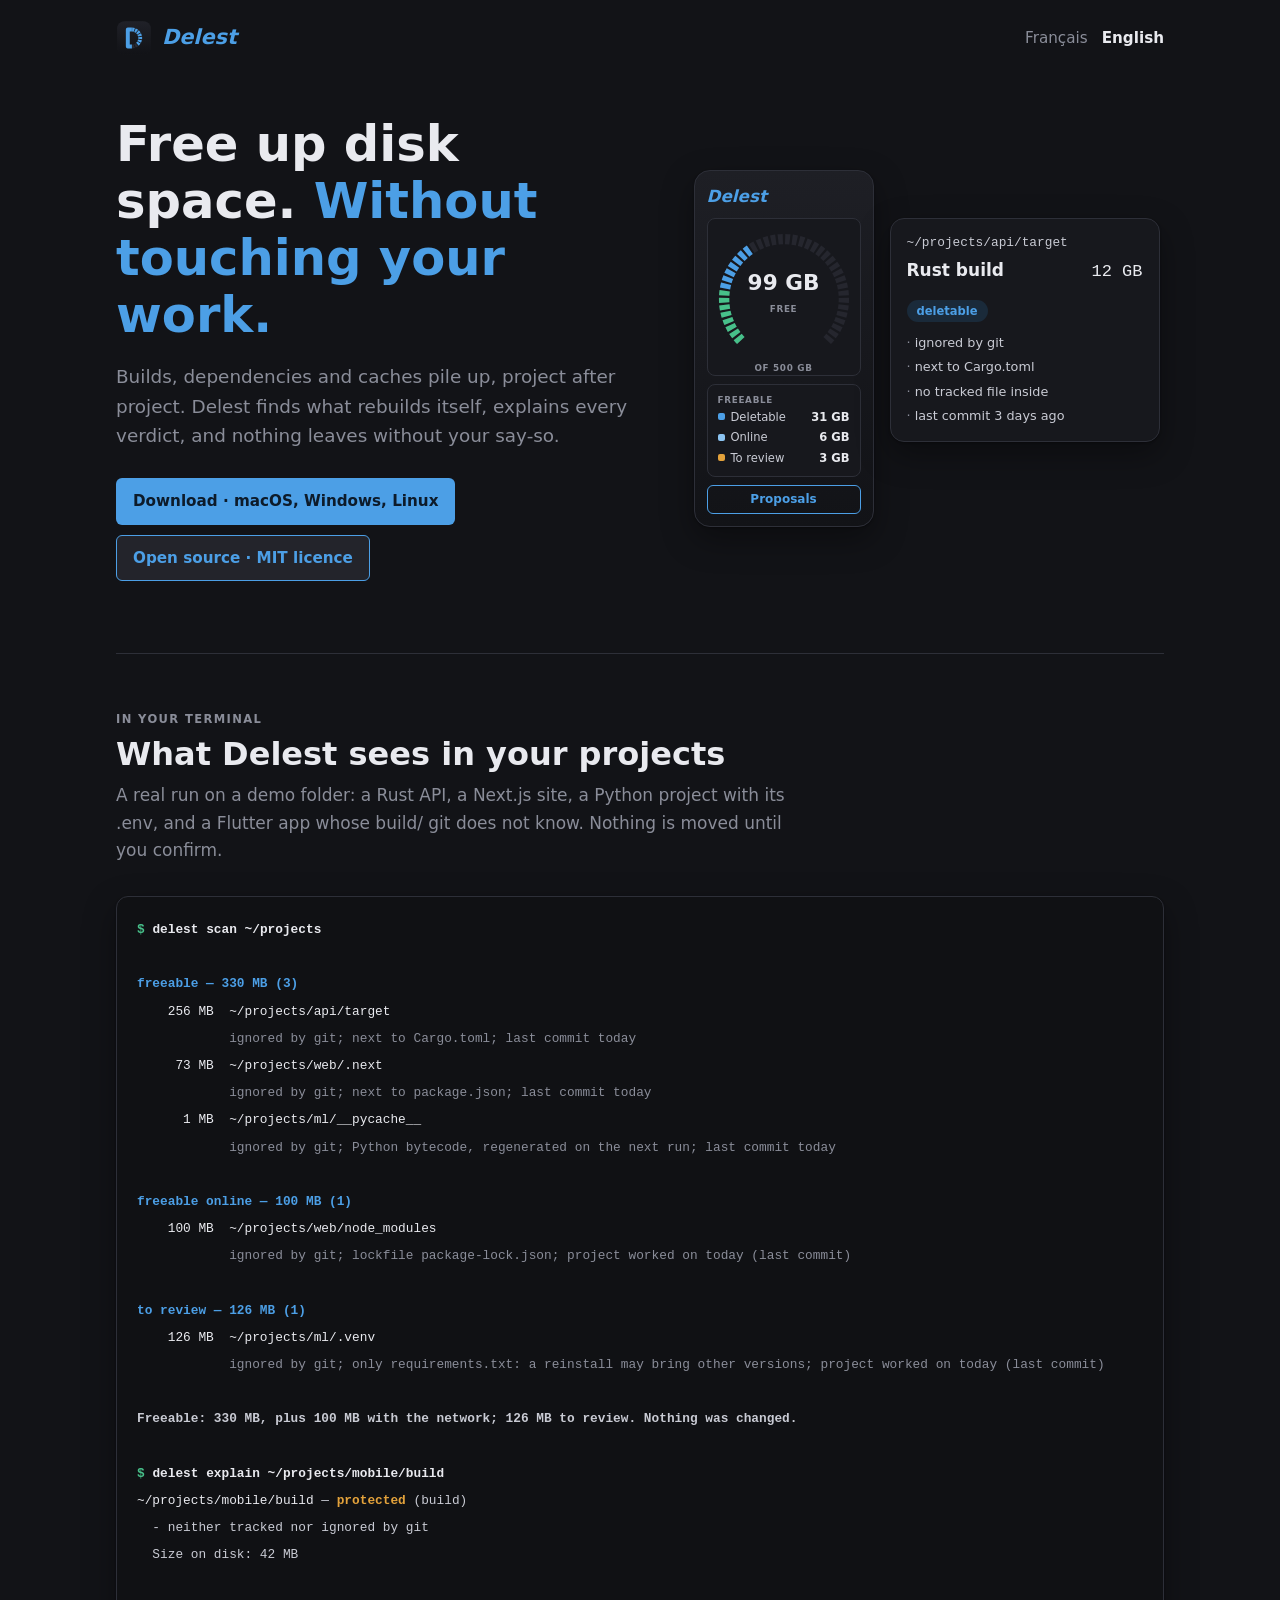
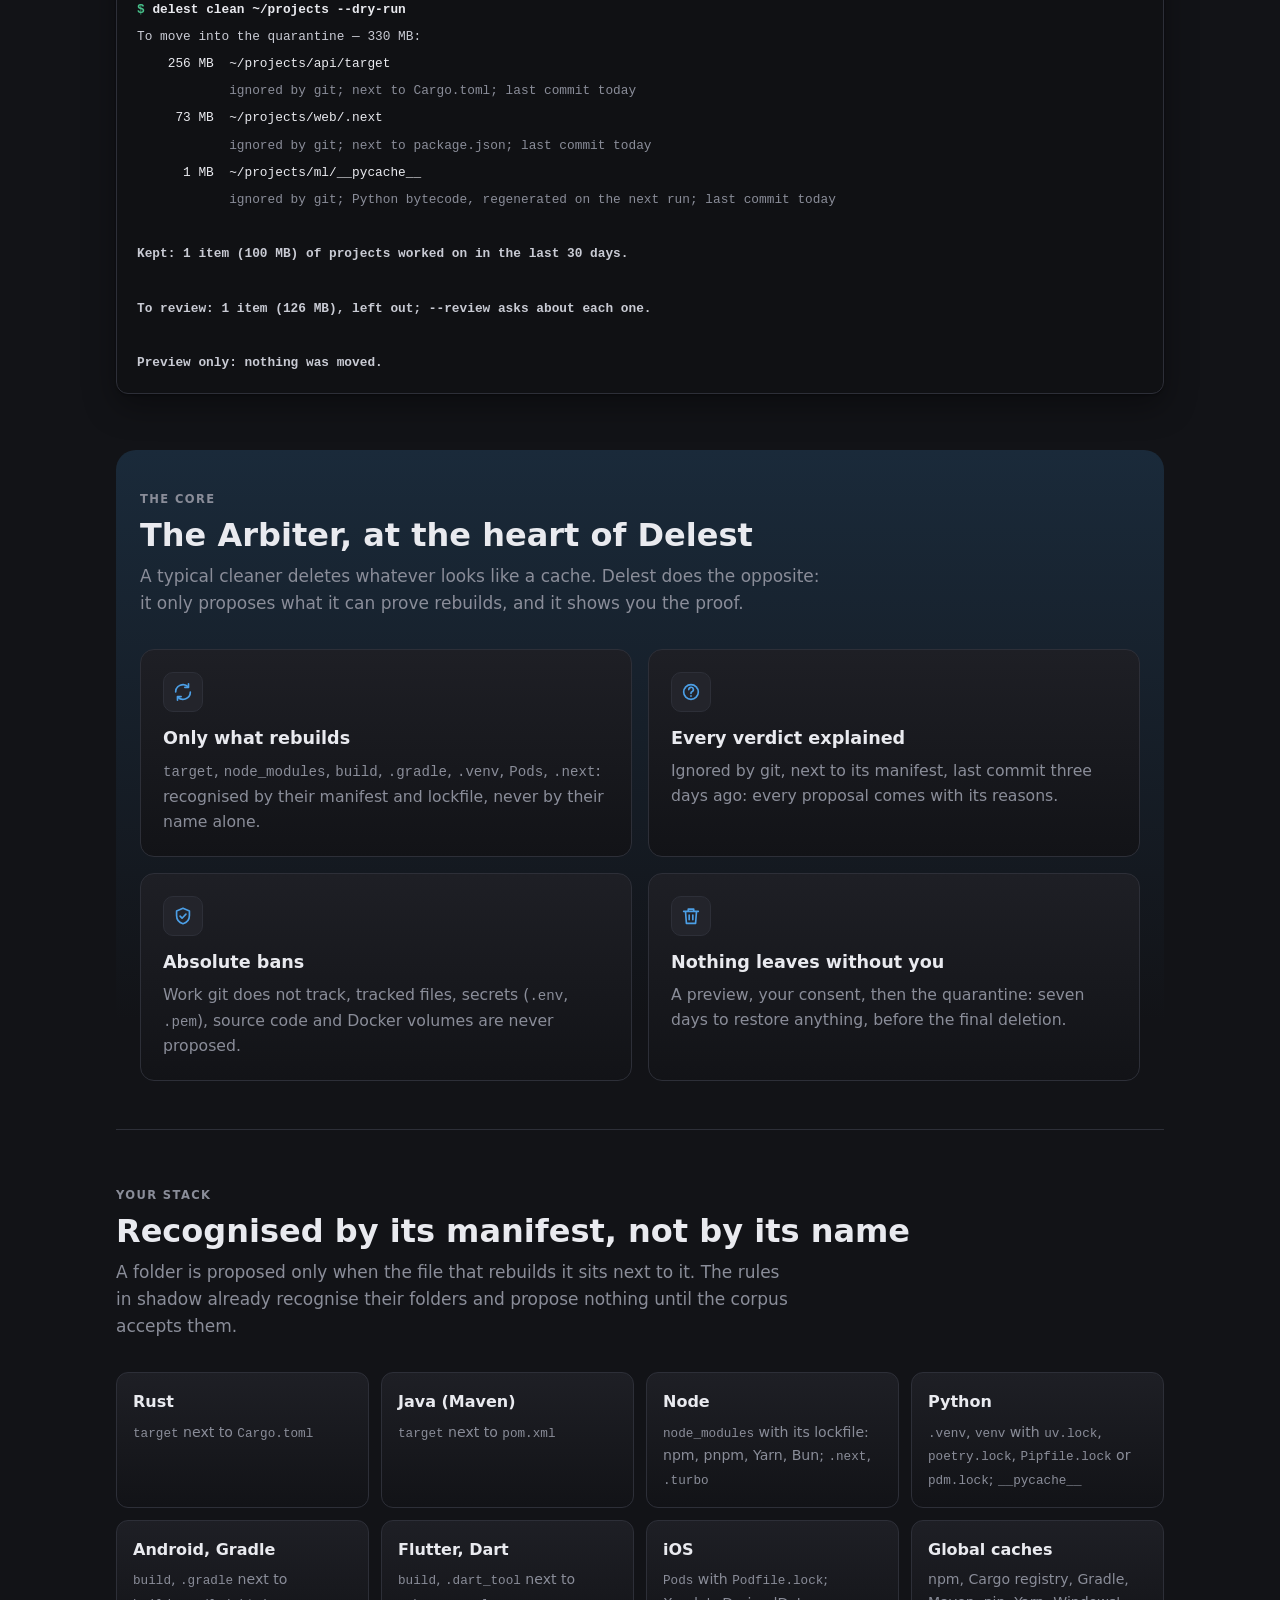
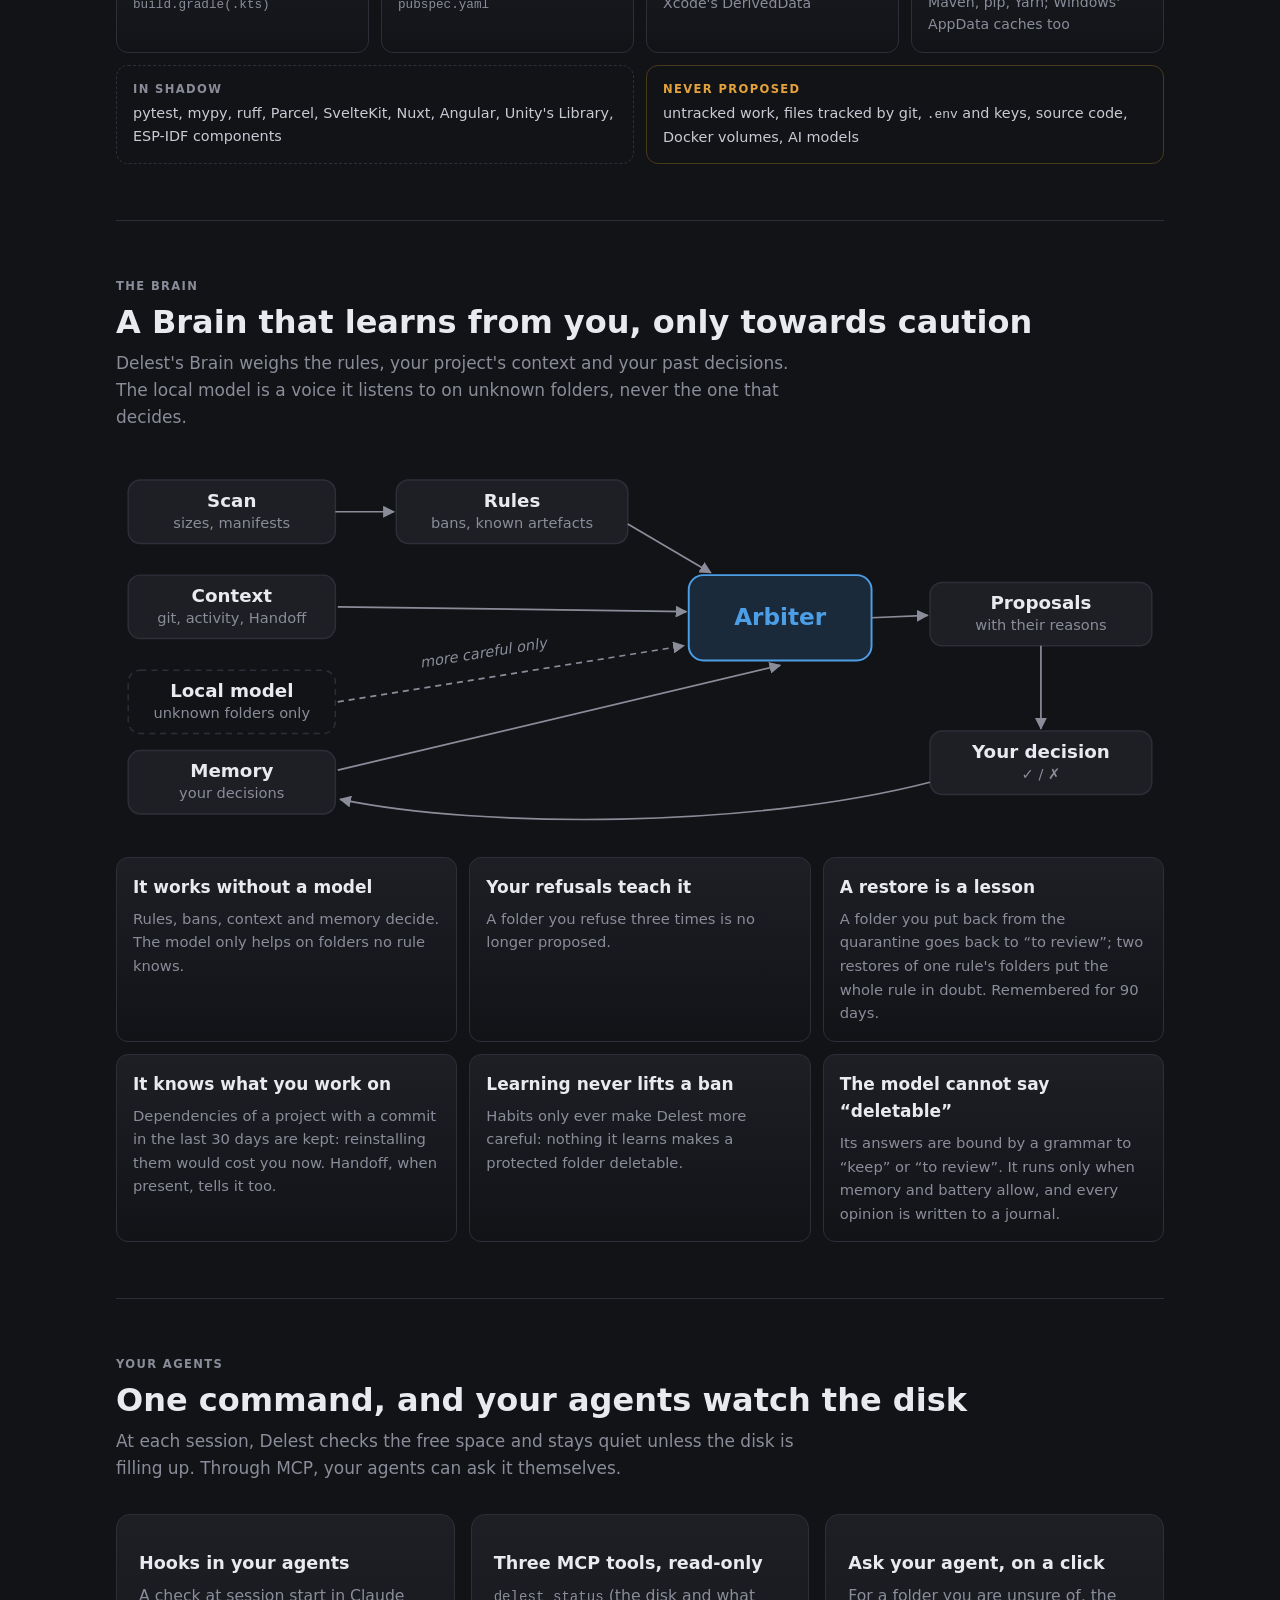
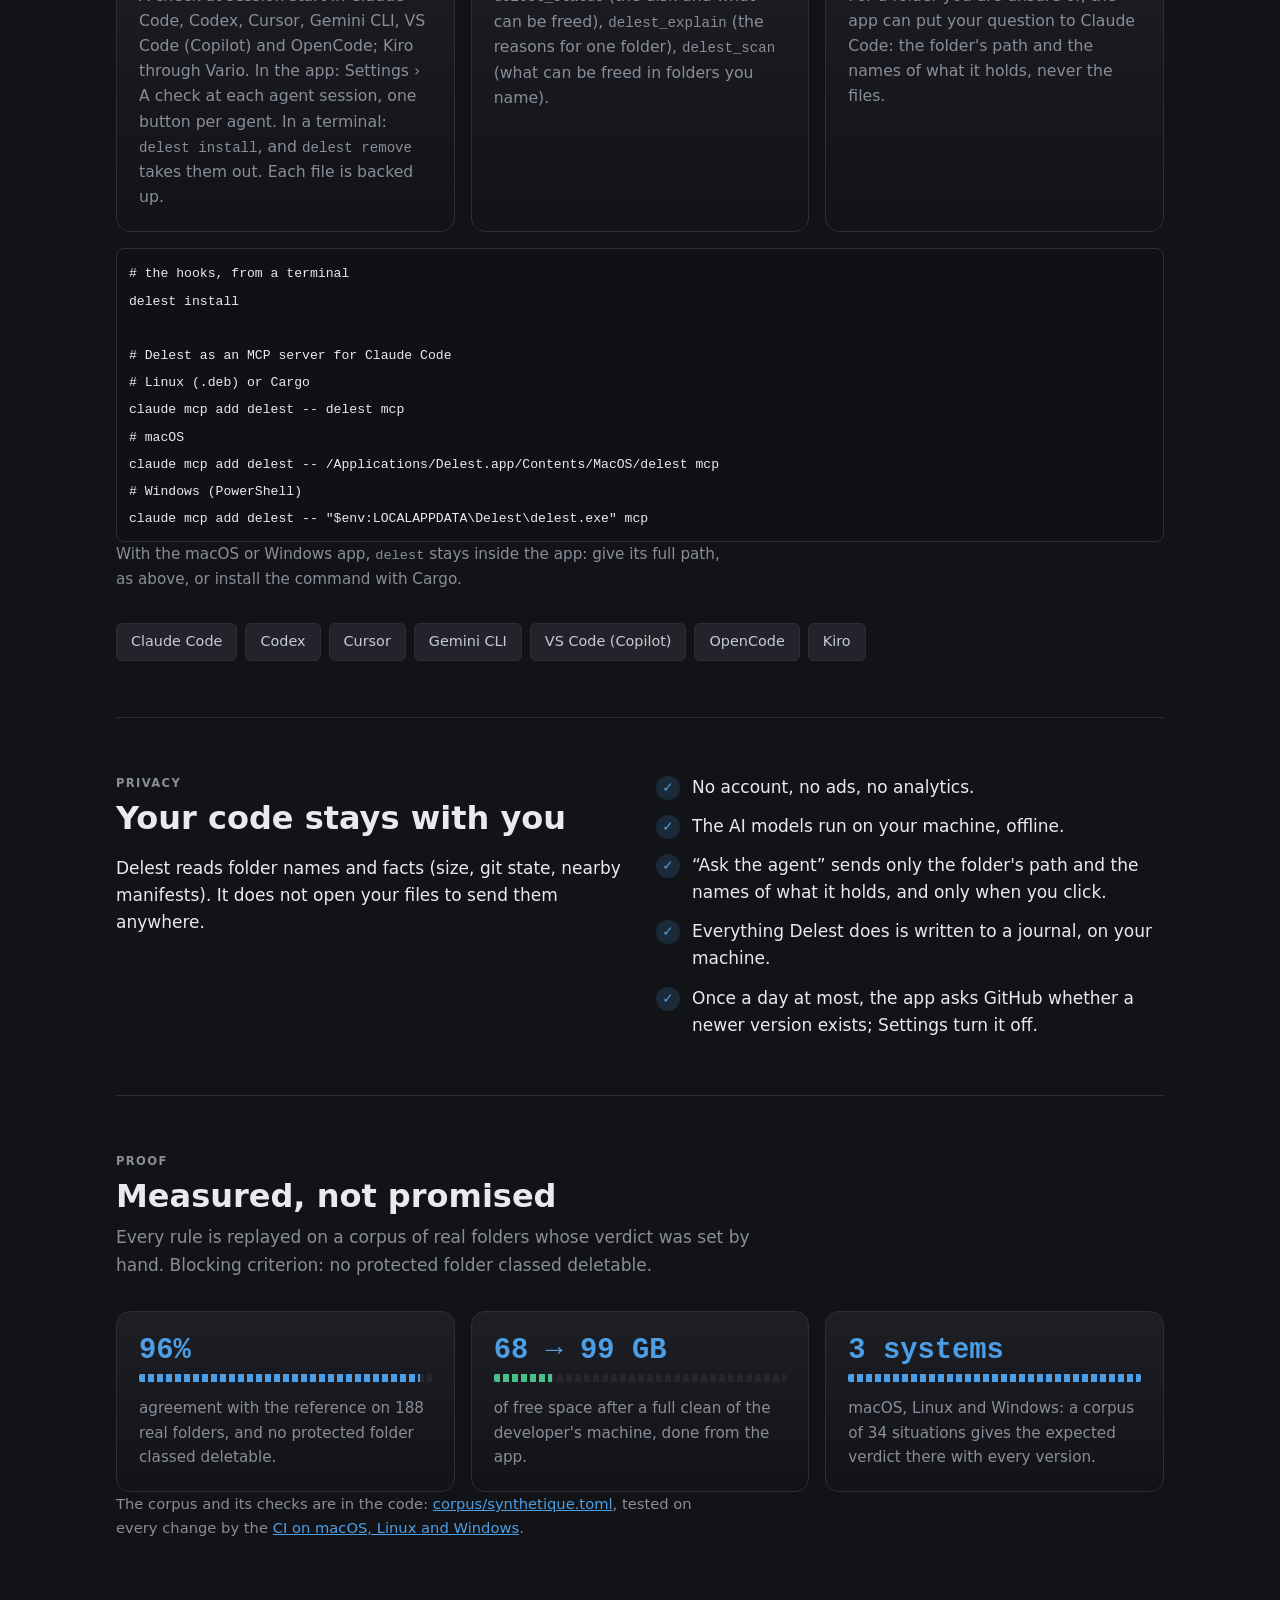
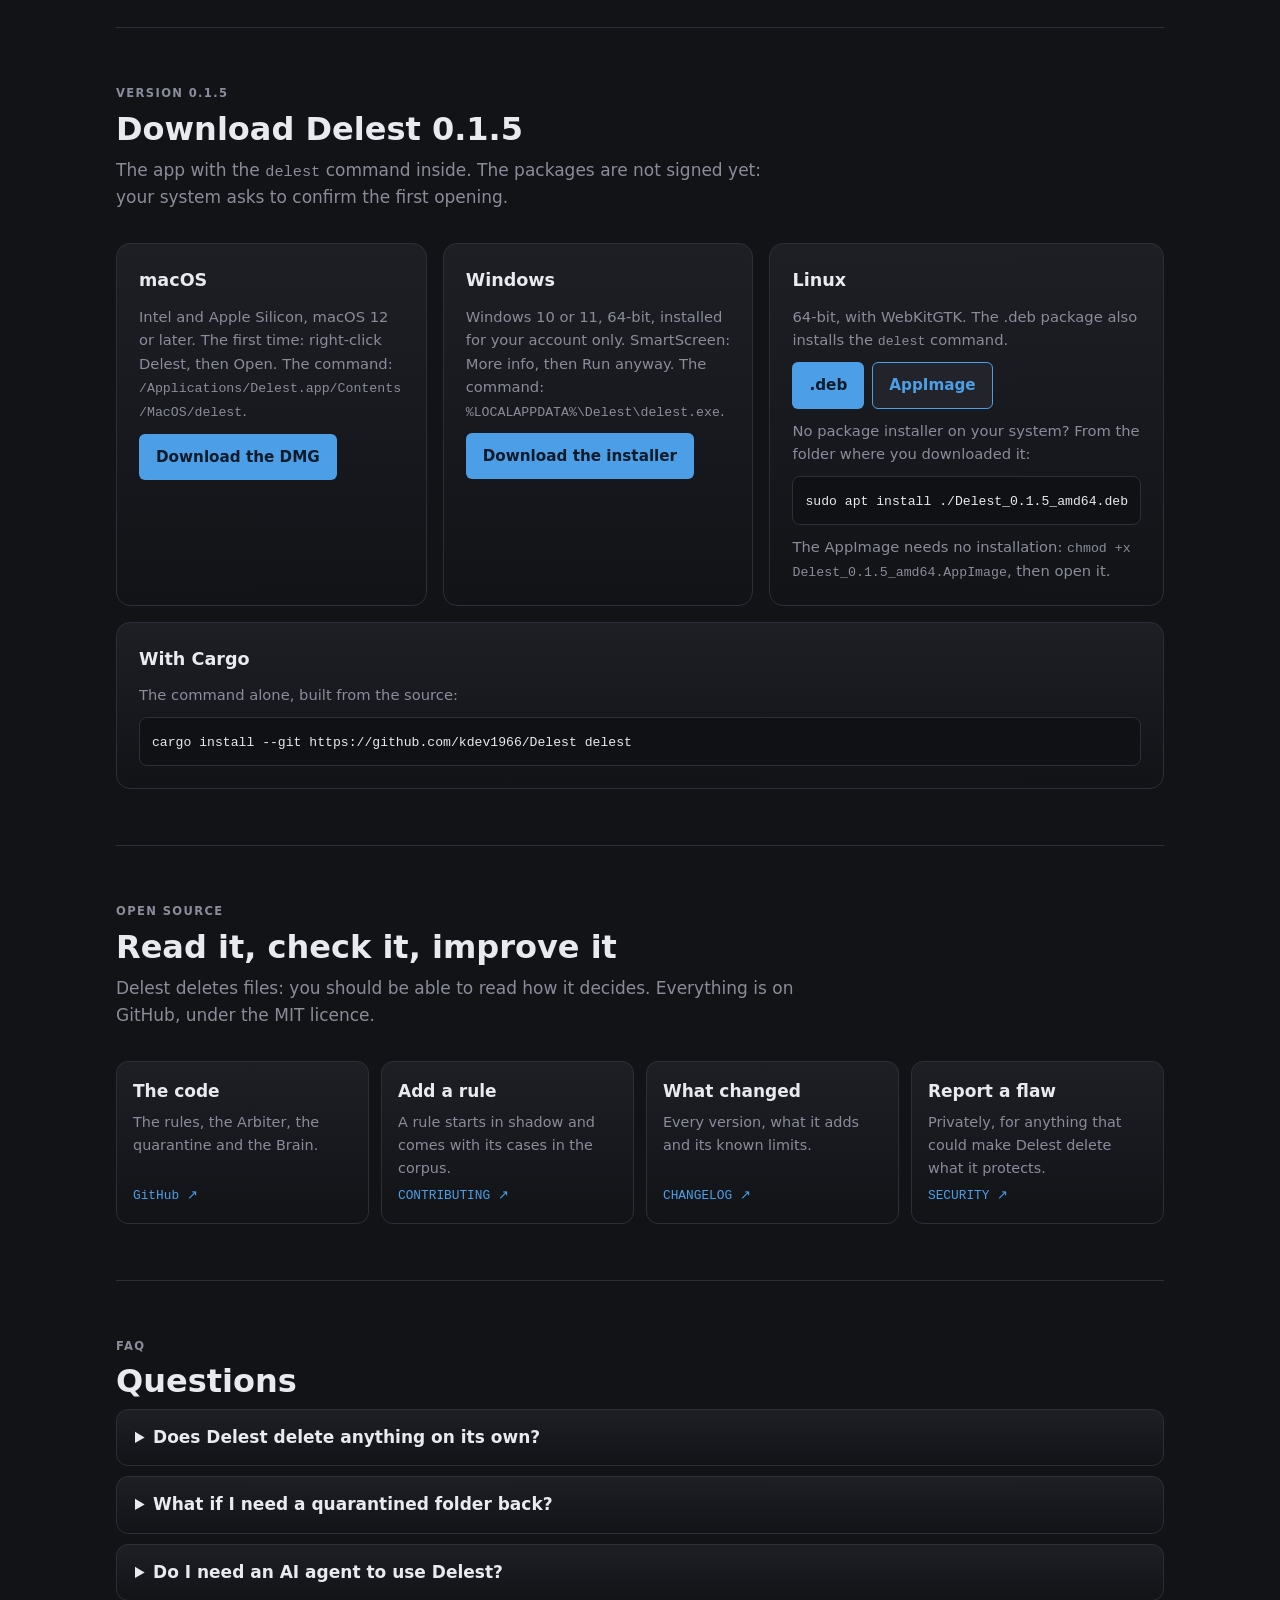
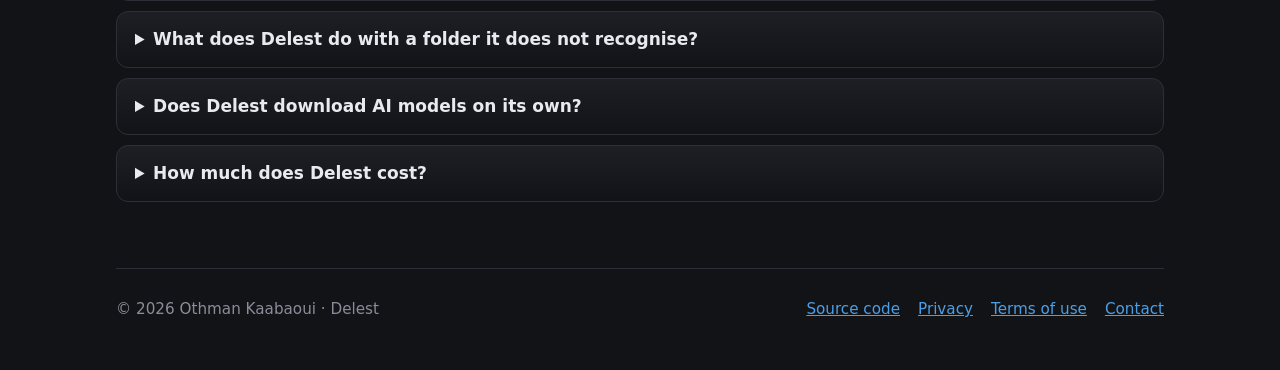
==== commit 369fd41f: "Delest 0.1.5, and the privacy page says the app asks GitHub once a day for a newer version Co-Author" ====
--- a/index.html
+++ b/index.html
@@ -132,7 +132,7 @@
 
 <section class="section prive">
 <div><span class="etiquette">Privacy</span><h2>Your code stays with you</h2><p>Delest reads folder names and facts (size, git state, nearby manifests). It does not open your files to send them anywhere.</p></div>
-<ul class="coches"><li>No account, no ads, no analytics.</li><li>The AI models run on your machine, offline.</li><li>“Ask the agent” sends only the folder's path and the names of what it holds, and only when you click.</li><li>Everything Delest does is written to a journal, on your machine.</li></ul>
+<ul class="coches"><li>No account, no ads, no analytics.</li><li>The AI models run on your machine, offline.</li><li>“Ask the agent” sends only the folder's path and the names of what it holds, and only when you click.</li><li>Everything Delest does is written to a journal, on your machine.</li><li>Once a day at most, the app asks GitHub whether a newer version exists; Settings turn it off.</li></ul>
 </section>
 
 <section class="section">
@@ -143,9 +143,9 @@
 </section>
 
 <section class="section" id="download">
-<span class="etiquette">Version 0.1.4</span><h2>Download Delest 0.1.4</h2>
+<span class="etiquette">Version 0.1.5</span><h2>Download Delest 0.1.5</h2>
 <p>The app with the <code>delest</code> command inside. The packages are not signed yet: your system asks to confirm the first opening.</p>
-<div class="telechargements"><div class="systeme"><h3>macOS</h3><p>Intel and Apple Silicon, macOS 12 or later. The first time: right-click Delest, then Open. The command: <code>/Applications/Delest.app/Contents/MacOS/delest</code>.</p><a class="badge plein" href="https://github.com/kdev1966/Delest/releases/download/v0.1.4/Delest_0.1.4_universal.dmg">Download the DMG</a></div><div class="systeme"><h3>Windows</h3><p>Windows 10 or 11, 64-bit, installed for your account only. SmartScreen: More info, then Run anyway. The command: <code>%LOCALAPPDATA%\Delest\delest.exe</code>.</p><a class="badge plein" href="https://github.com/kdev1966/Delest/releases/download/v0.1.4/Delest_0.1.4_x64-setup.exe">Download the installer</a></div><div class="systeme"><h3>Linux</h3><p>64-bit, with WebKitGTK. The .deb package also installs the <code>delest</code> command.</p><div class="autres"><a class="badge plein" href="https://github.com/kdev1966/Delest/releases/download/v0.1.4/Delest_0.1.4_amd64.deb">.deb</a><a class="badge voile" href="https://github.com/kdev1966/Delest/releases/download/v0.1.4/Delest_0.1.4_amd64.AppImage">AppImage</a></div><p>No package installer on your system? From the folder where you downloaded it:</p><pre class="commande"><code>sudo apt install ./Delest_0.1.4_amd64.deb</code></pre><p>The AppImage needs no installation: <code>chmod +x Delest_0.1.4_amd64.AppImage</code>, then open it.</p></div><div class="systeme cargo"><h3>With Cargo</h3><p>The command alone, built from the source:</p><pre class="commande"><code>cargo install --git https://github.com/kdev1966/Delest delest</code></pre></div></div>
+<div class="telechargements"><div class="systeme"><h3>macOS</h3><p>Intel and Apple Silicon, macOS 12 or later. The first time: right-click Delest, then Open. The command: <code>/Applications/Delest.app/Contents/MacOS/delest</code>.</p><a class="badge plein" href="https://github.com/kdev1966/Delest/releases/download/v0.1.5/Delest_0.1.5_universal.dmg">Download the DMG</a></div><div class="systeme"><h3>Windows</h3><p>Windows 10 or 11, 64-bit, installed for your account only. SmartScreen: More info, then Run anyway. The command: <code>%LOCALAPPDATA%\Delest\delest.exe</code>.</p><a class="badge plein" href="https://github.com/kdev1966/Delest/releases/download/v0.1.5/Delest_0.1.5_x64-setup.exe">Download the installer</a></div><div class="systeme"><h3>Linux</h3><p>64-bit, with WebKitGTK. The .deb package also installs the <code>delest</code> command.</p><div class="autres"><a class="badge plein" href="https://github.com/kdev1966/Delest/releases/download/v0.1.5/Delest_0.1.5_amd64.deb">.deb</a><a class="badge voile" href="https://github.com/kdev1966/Delest/releases/download/v0.1.5/Delest_0.1.5_amd64.AppImage">AppImage</a></div><p>No package installer on your system? From the folder where you downloaded it:</p><pre class="commande"><code>sudo apt install ./Delest_0.1.5_amd64.deb</code></pre><p>The AppImage needs no installation: <code>chmod +x Delest_0.1.5_amd64.AppImage</code>, then open it.</p></div><div class="systeme cargo"><h3>With Cargo</h3><p>The command alone, built from the source:</p><pre class="commande"><code>cargo install --git https://github.com/kdev1966/Delest delest</code></pre></div></div>
 </section>
 
 <section class="section" id="source">
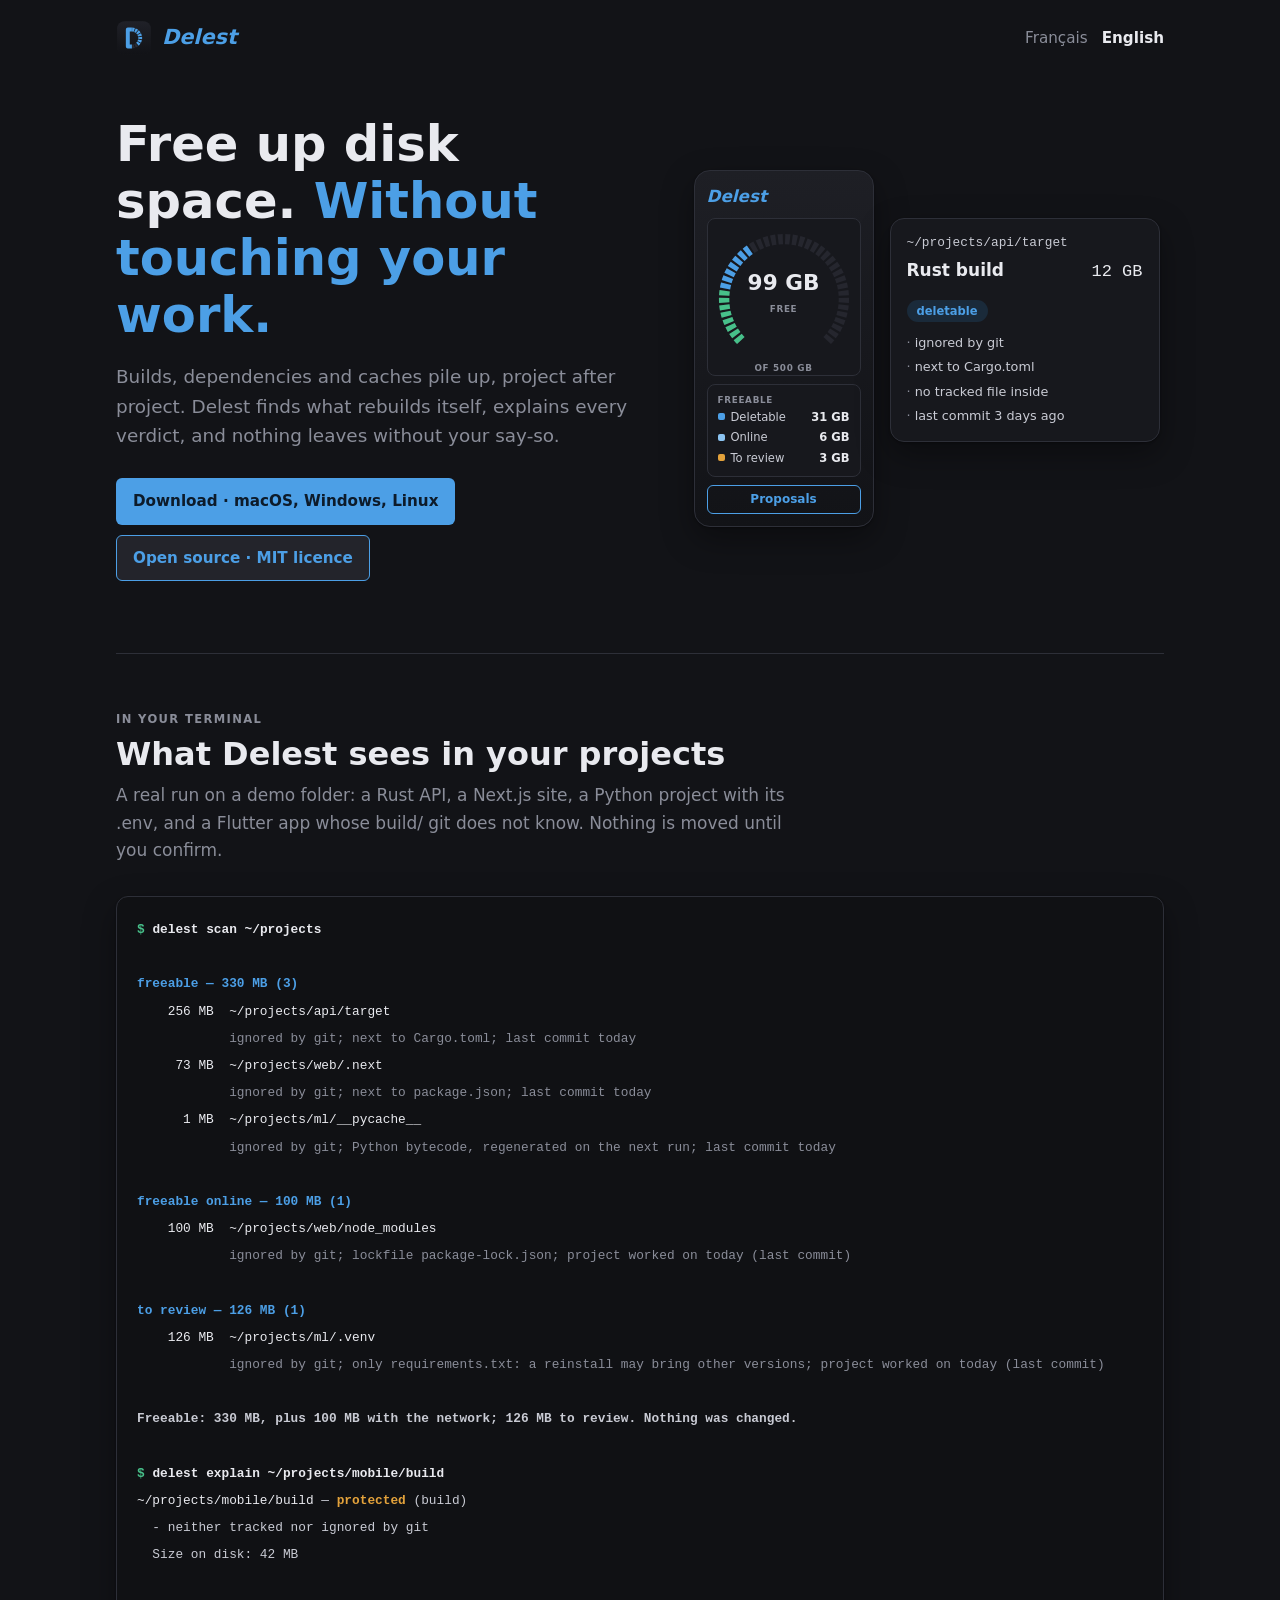
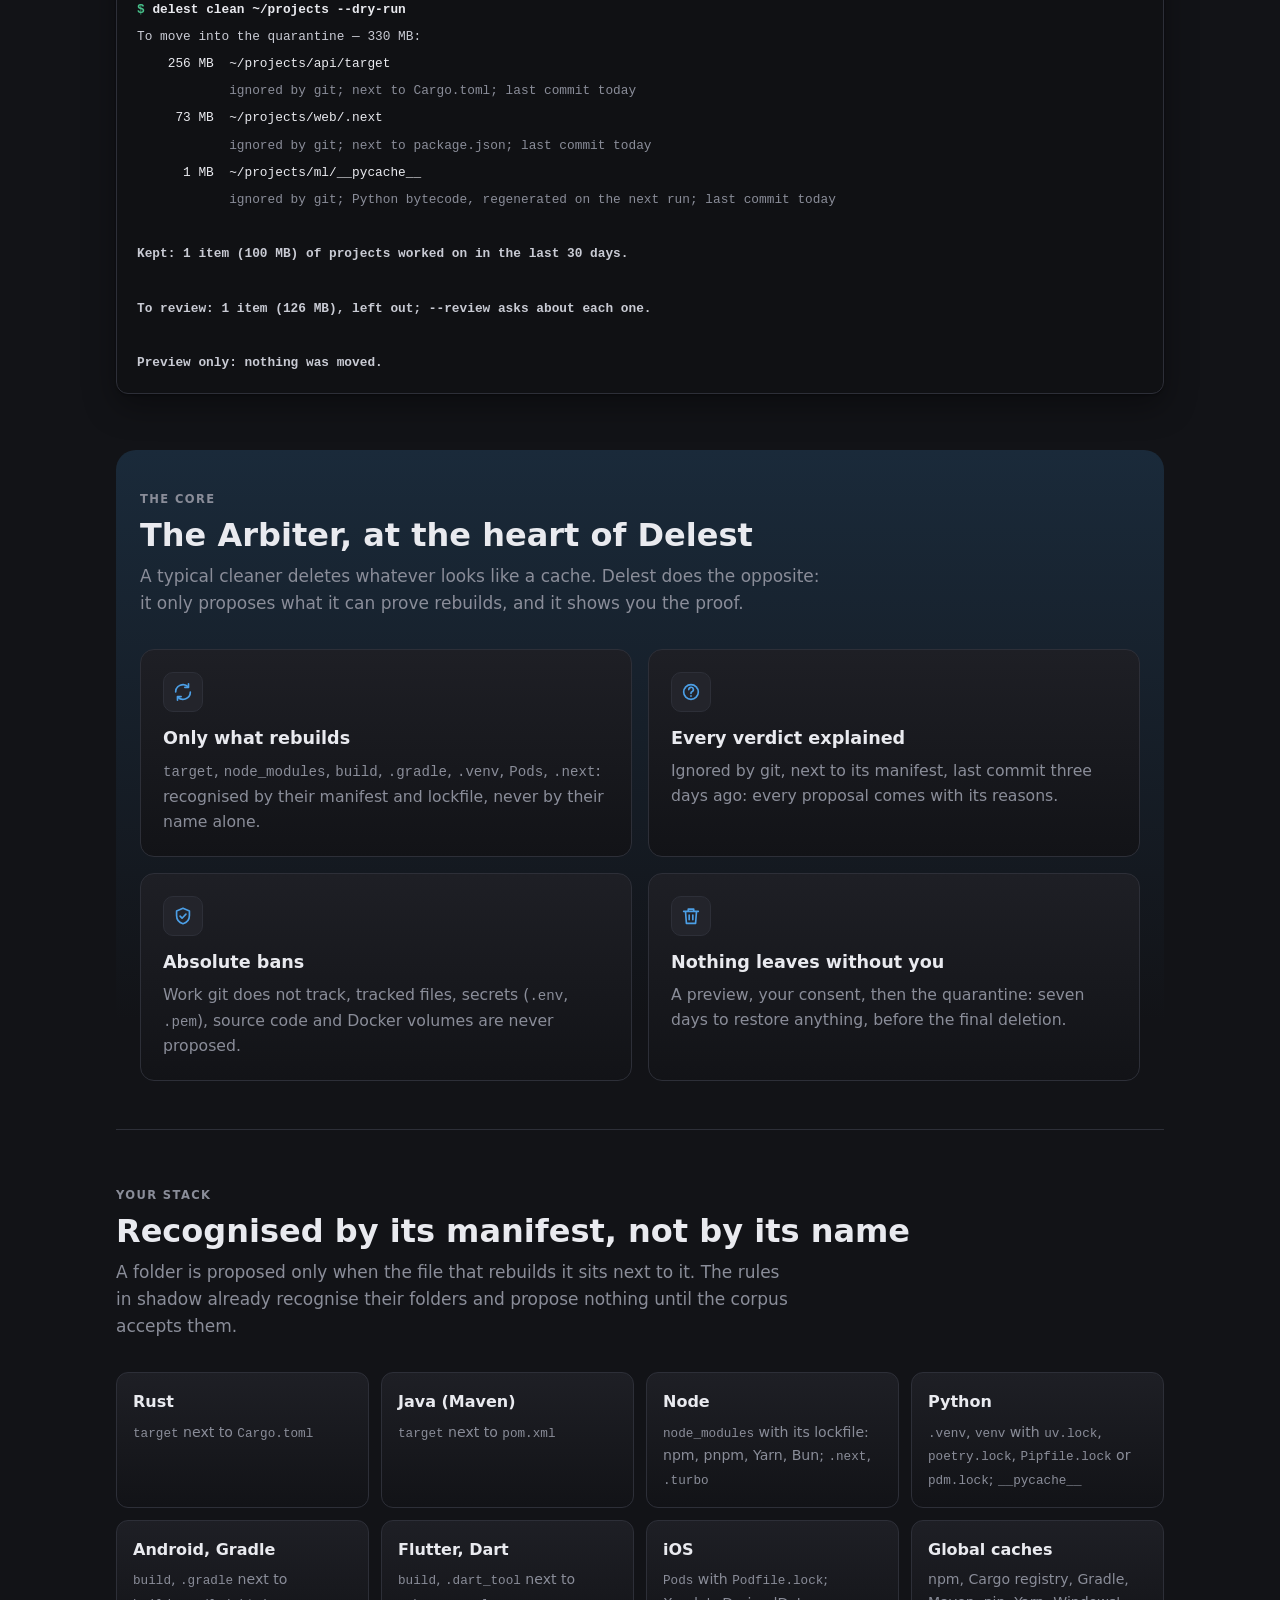
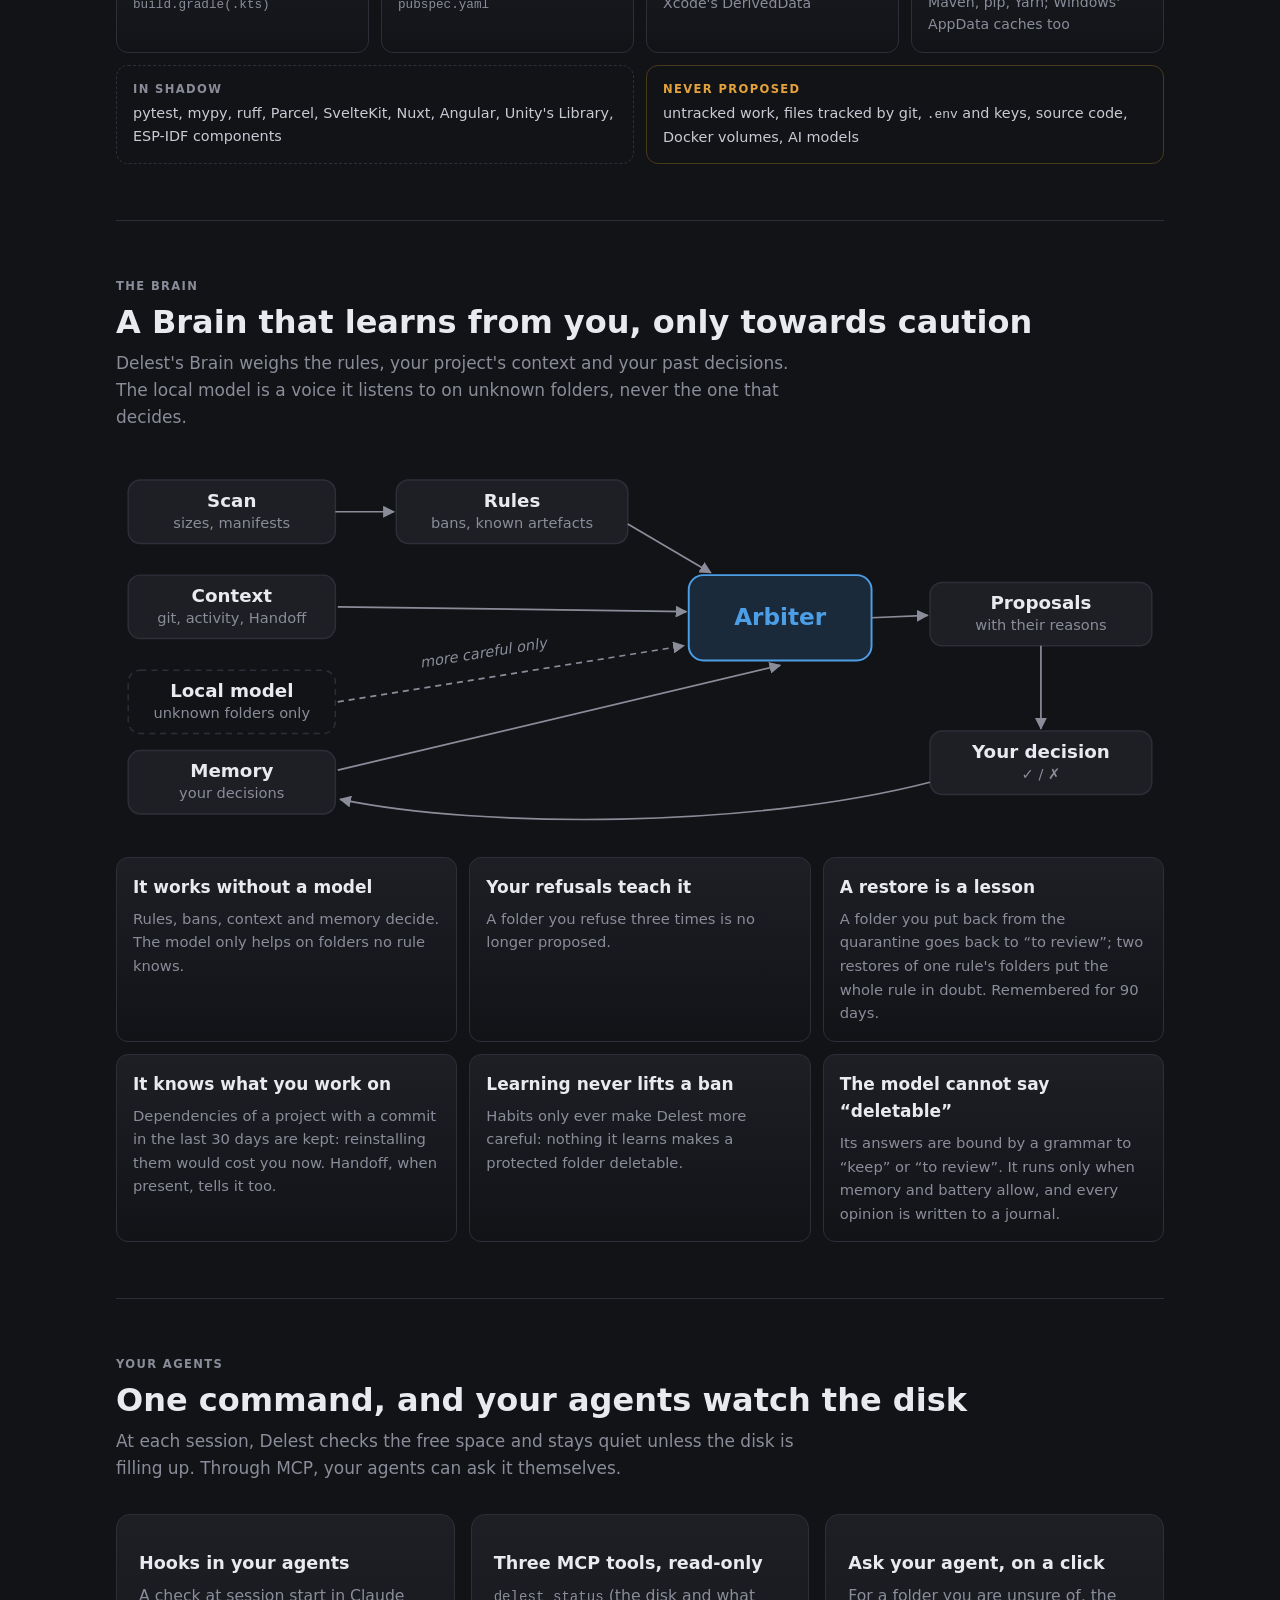
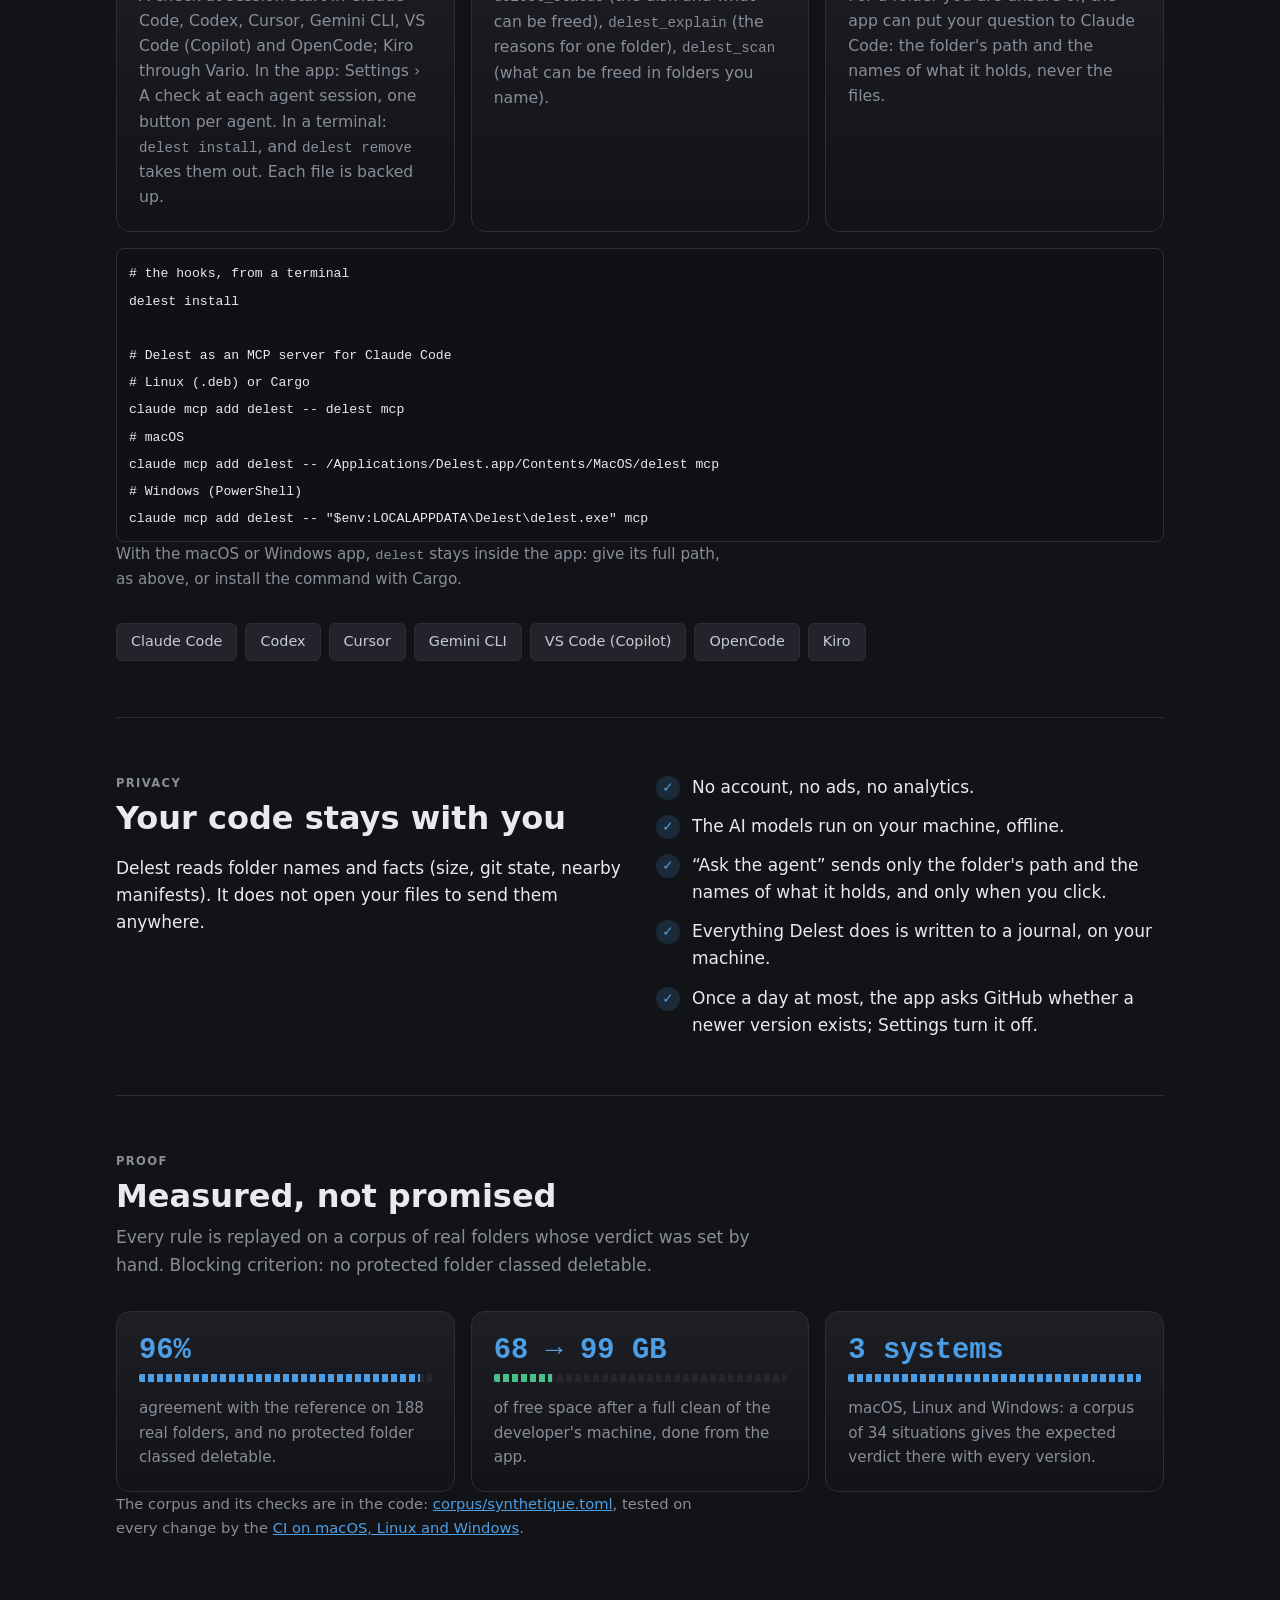
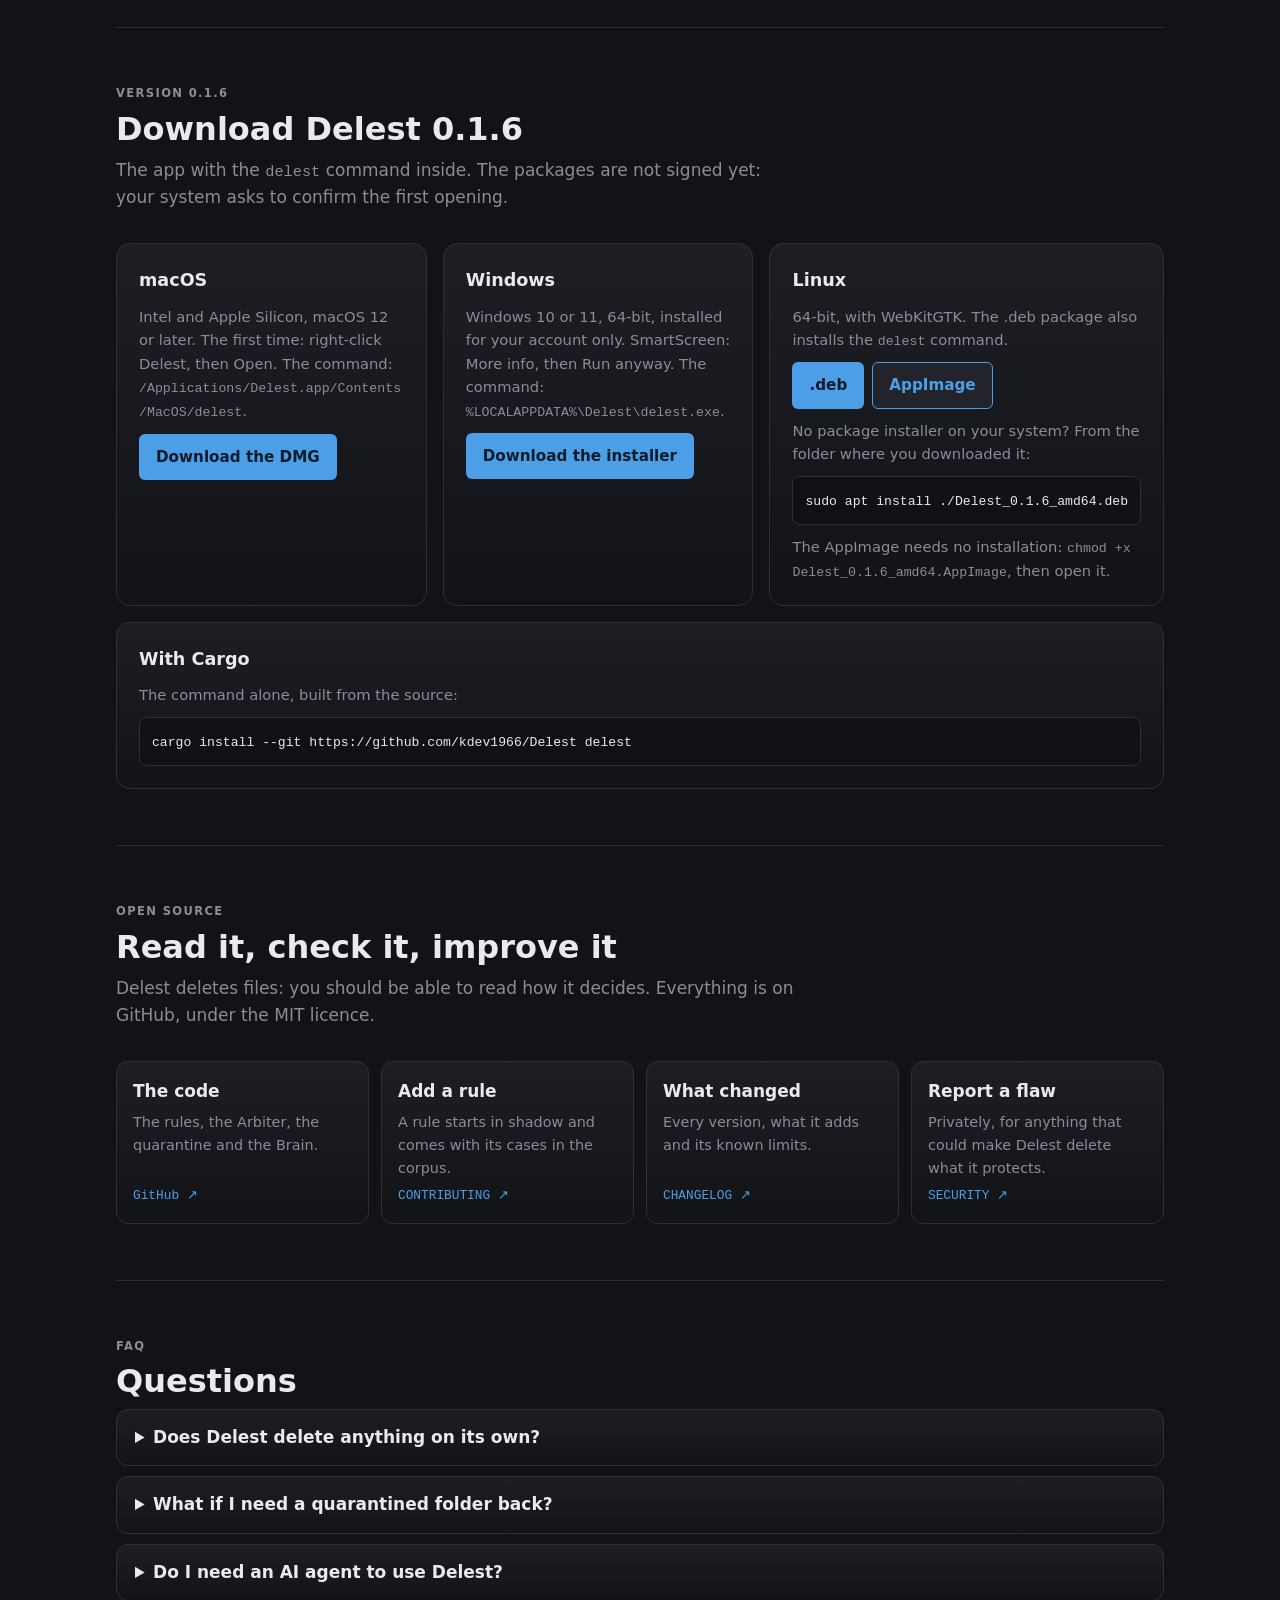
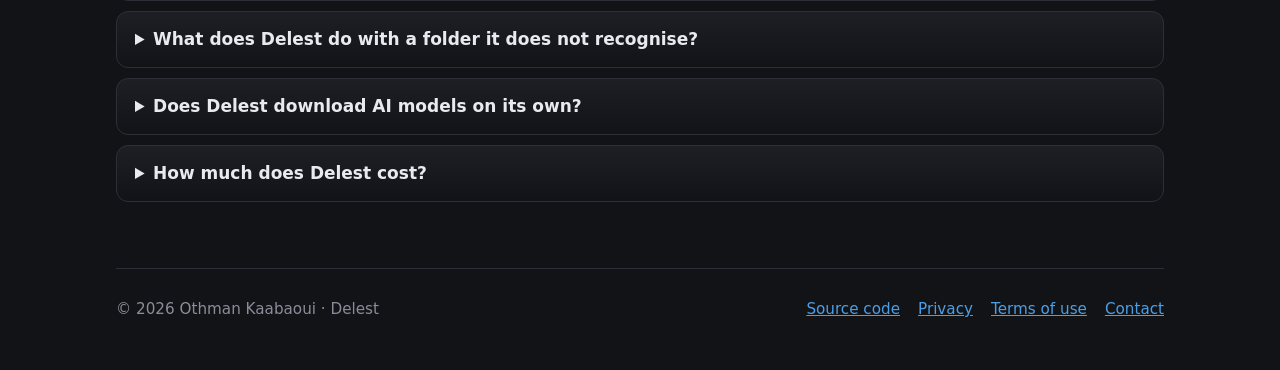
==== commit 9e367c00: "Delest 0.1.6 Co-Authored-By: Claude Opus 5.5 <noreply@anthropic.com>" ====
--- a/index.html
+++ b/index.html
@@ -143,9 +143,9 @@
 </section>
 
 <section class="section" id="download">
-<span class="etiquette">Version 0.1.5</span><h2>Download Delest 0.1.5</h2>
+<span class="etiquette">Version 0.1.6</span><h2>Download Delest 0.1.6</h2>
 <p>The app with the <code>delest</code> command inside. The packages are not signed yet: your system asks to confirm the first opening.</p>
-<div class="telechargements"><div class="systeme"><h3>macOS</h3><p>Intel and Apple Silicon, macOS 12 or later. The first time: right-click Delest, then Open. The command: <code>/Applications/Delest.app/Contents/MacOS/delest</code>.</p><a class="badge plein" href="https://github.com/kdev1966/Delest/releases/download/v0.1.5/Delest_0.1.5_universal.dmg">Download the DMG</a></div><div class="systeme"><h3>Windows</h3><p>Windows 10 or 11, 64-bit, installed for your account only. SmartScreen: More info, then Run anyway. The command: <code>%LOCALAPPDATA%\Delest\delest.exe</code>.</p><a class="badge plein" href="https://github.com/kdev1966/Delest/releases/download/v0.1.5/Delest_0.1.5_x64-setup.exe">Download the installer</a></div><div class="systeme"><h3>Linux</h3><p>64-bit, with WebKitGTK. The .deb package also installs the <code>delest</code> command.</p><div class="autres"><a class="badge plein" href="https://github.com/kdev1966/Delest/releases/download/v0.1.5/Delest_0.1.5_amd64.deb">.deb</a><a class="badge voile" href="https://github.com/kdev1966/Delest/releases/download/v0.1.5/Delest_0.1.5_amd64.AppImage">AppImage</a></div><p>No package installer on your system? From the folder where you downloaded it:</p><pre class="commande"><code>sudo apt install ./Delest_0.1.5_amd64.deb</code></pre><p>The AppImage needs no installation: <code>chmod +x Delest_0.1.5_amd64.AppImage</code>, then open it.</p></div><div class="systeme cargo"><h3>With Cargo</h3><p>The command alone, built from the source:</p><pre class="commande"><code>cargo install --git https://github.com/kdev1966/Delest delest</code></pre></div></div>
+<div class="telechargements"><div class="systeme"><h3>macOS</h3><p>Intel and Apple Silicon, macOS 12 or later. The first time: right-click Delest, then Open. The command: <code>/Applications/Delest.app/Contents/MacOS/delest</code>.</p><a class="badge plein" href="https://github.com/kdev1966/Delest/releases/download/v0.1.6/Delest_0.1.6_universal.dmg">Download the DMG</a></div><div class="systeme"><h3>Windows</h3><p>Windows 10 or 11, 64-bit, installed for your account only. SmartScreen: More info, then Run anyway. The command: <code>%LOCALAPPDATA%\Delest\delest.exe</code>.</p><a class="badge plein" href="https://github.com/kdev1966/Delest/releases/download/v0.1.6/Delest_0.1.6_x64-setup.exe">Download the installer</a></div><div class="systeme"><h3>Linux</h3><p>64-bit, with WebKitGTK. The .deb package also installs the <code>delest</code> command.</p><div class="autres"><a class="badge plein" href="https://github.com/kdev1966/Delest/releases/download/v0.1.6/Delest_0.1.6_amd64.deb">.deb</a><a class="badge voile" href="https://github.com/kdev1966/Delest/releases/download/v0.1.6/Delest_0.1.6_amd64.AppImage">AppImage</a></div><p>No package installer on your system? From the folder where you downloaded it:</p><pre class="commande"><code>sudo apt install ./Delest_0.1.6_amd64.deb</code></pre><p>The AppImage needs no installation: <code>chmod +x Delest_0.1.6_amd64.AppImage</code>, then open it.</p></div><div class="systeme cargo"><h3>With Cargo</h3><p>The command alone, built from the source:</p><pre class="commande"><code>cargo install --git https://github.com/kdev1966/Delest delest</code></pre></div></div>
 </section>
 
 <section class="section" id="source">
